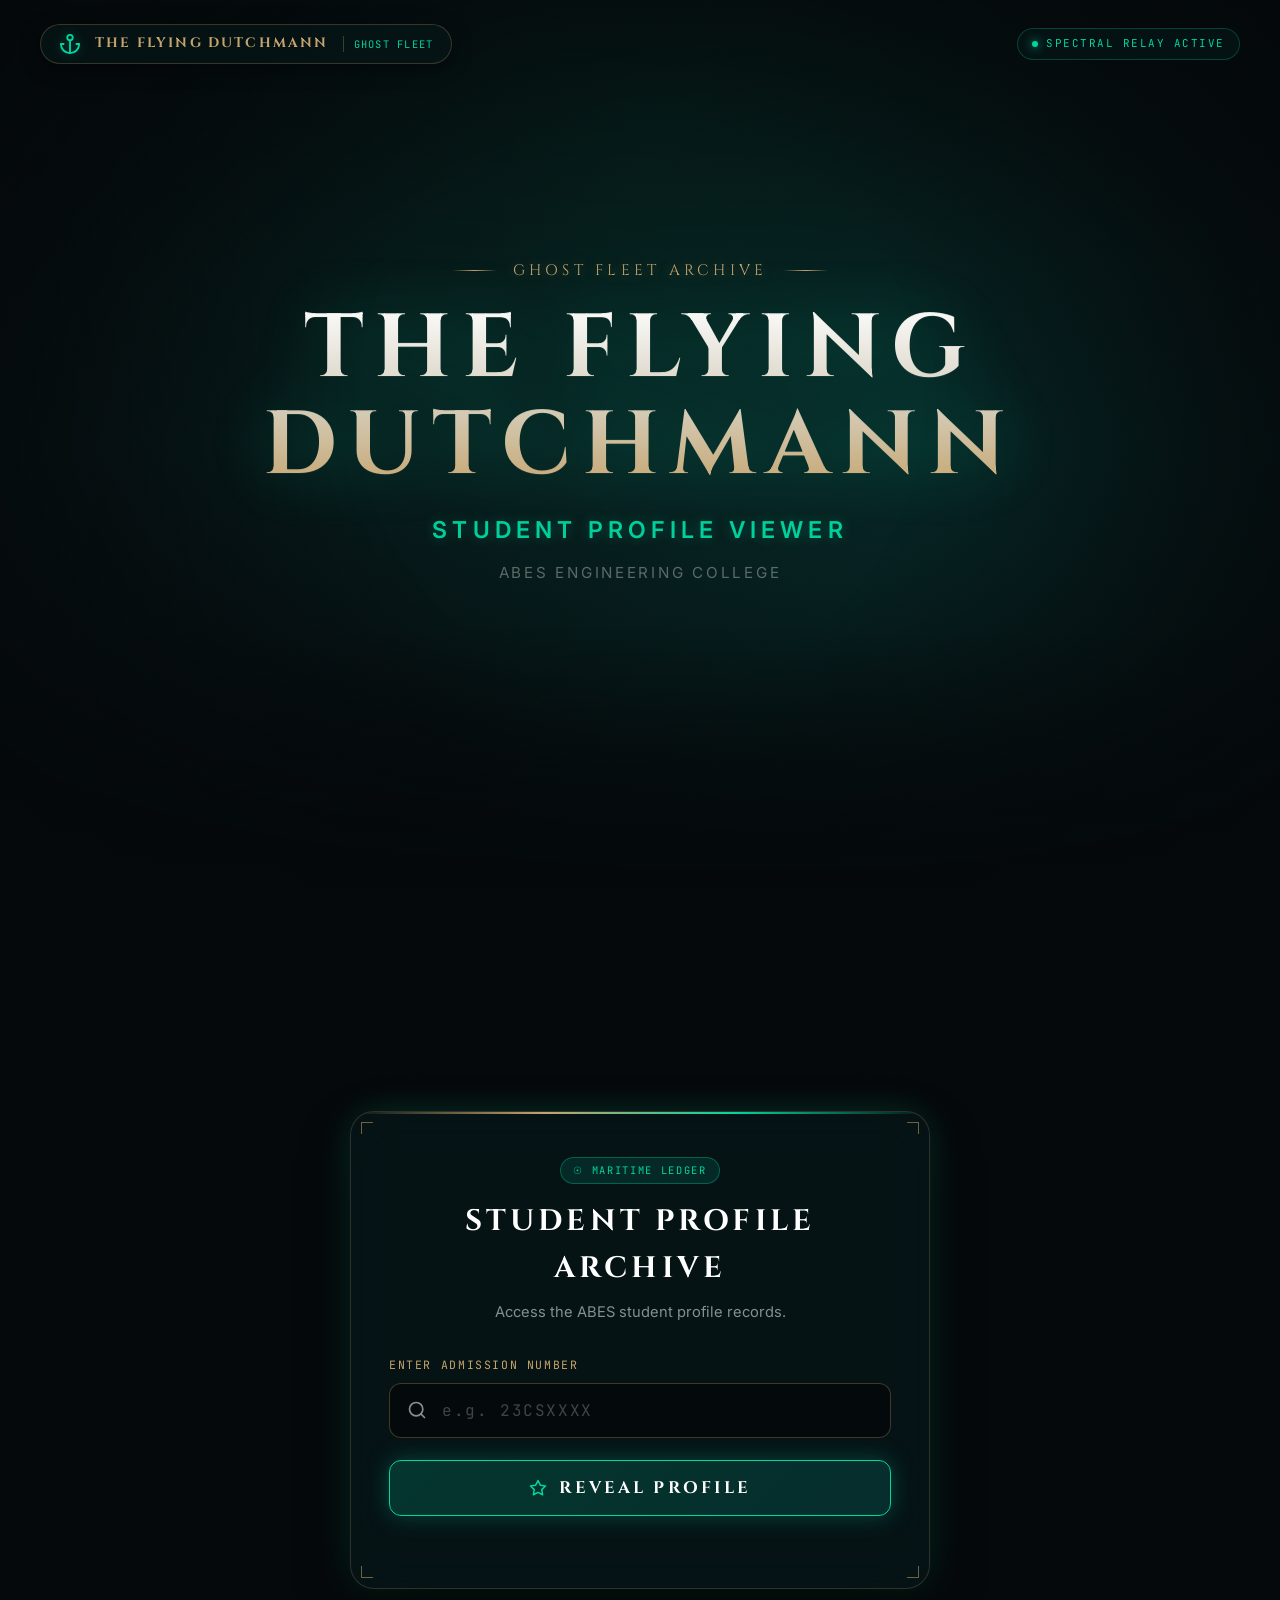
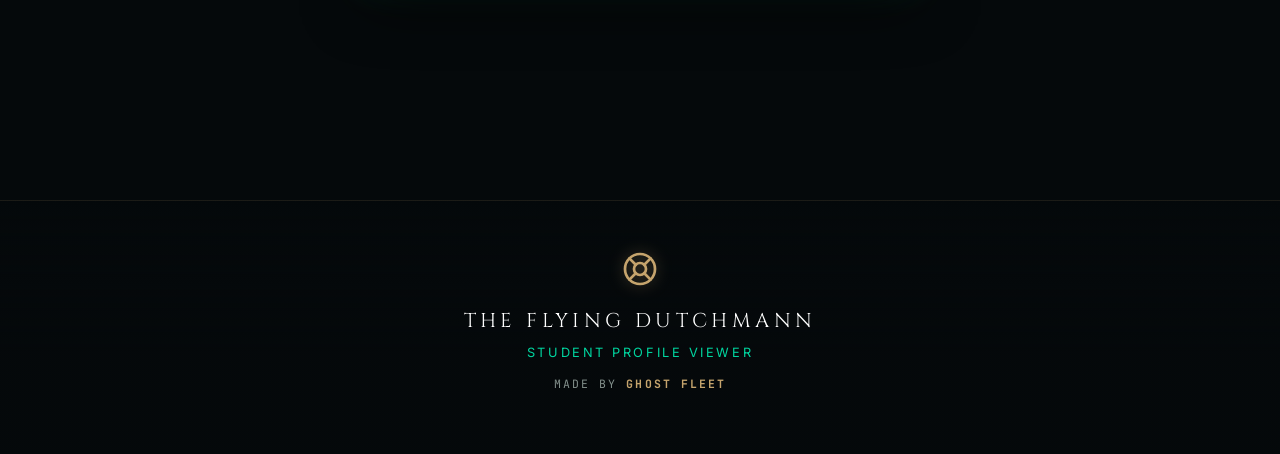
==== index.html @ cf1f2ded "Complete 3D cinematic redesign: THE FLYING DUTCHMANN by GHOST FLEET with procedural Three.js ghost g" ====
<!DOCTYPE html>
<html lang="en">
<head>
  <meta charset="UTF-8">
  <meta name="viewport" content="width=device-width, initial-scale=1.0">
  <meta http-equiv="X-UA-Compatible" content="IE=edge">
  <title>THE FLYING DUTCHMANN — ABES Student Profile Viewer | GHOST FLEET</title>
  <meta name="description" content="Cinematic 3D Pirate-Themed Student Profile Viewer for ABES Engineering College. Made by GHOST FLEET.">
  <meta name="theme-color" content="#05090B">
  
  <link rel="stylesheet" href="style.css">
  <link rel="preconnect" href="https://fonts.googleapis.com">
  <link rel="preconnect" href="https://fonts.gstatic.com" crossorigin>
  <link href="https://fonts.googleapis.com/css2?family=Cinzel:wght@500;700;800;900&family=Cormorant+Garamond:ital,wght@0,600;1,400;1,600&family=Inter:wght@300;400;500;600;700&family=JetBrains+Mono:wght@400;500;600&display=swap" rel="stylesheet">
  
  <!-- Three.js (r128 UMD) & GSAP 3.12 Animation Library -->
  <script src="https://cdnjs.cloudflare.com/ajax/libs/three.js/r128/three.min.js"></script>
  <script src="https://cdnjs.cloudflare.com/ajax/libs/gsap/3.12.5/gsap.min.js"></script>
  <script src="https://cdnjs.cloudflare.com/ajax/libs/gsap/3.12.5/ScrollTrigger.min.js"></script>
</head>
<body>
  <!-- 3D Cursed Ghost Ship WebGL Canvas Background -->
  <div class="dutchman-canvas-container" aria-hidden="true">
    <canvas id="dutchmanCanvas" class="dutchman-canvas"></canvas>
    <div class="ocean-fog-vignette"></div>
  </div>

  <!-- Top Ghost Fleet Brand Header -->
  <header class="ghost-fleet-header">
    <div class="fleet-crest-box">
      <div class="crest-insignia" aria-hidden="true">
        <!-- Pirate Anchor & Helm Insignia -->
        <svg viewBox="0 0 24 24" fill="none" stroke="currentColor" stroke-width="2" stroke-linecap="round" stroke-linejoin="round">
          <circle cx="12" cy="5" r="3"></circle>
          <line x1="12" y1="22" x2="12" y2="8"></line>
          <path d="M5 12H2a10 10 0 0 0 20 0h-3"></path>
        </svg>
      </div>
      <span class="crest-title">THE FLYING DUTCHMANN</span>
      <span class="crest-sub">GHOST FLEET</span>
    </div>

    <div class="fleet-status-pill">
      <span class="pulse-dot"></span>
      <span class="status-label">SPECTRAL RELAY ACTIVE</span>
    </div>
  </header>

  <main>
    <!-- Section 1: Hero — The Ghost Ship & Branding -->
    <section class="hero-cursed-section" id="hero">
      <div class="hero-content-wrapper">
        <div class="hero-subtitle-bar">
          <span class="ornament-line"></span>
          <span class="hero-pre-title">GHOST FLEET ARCHIVE</span>
          <span class="ornament-line"></span>
        </div>

        <h1 class="hero-main-title">THE FLYING DUTCHMANN</h1>
        <h2 class="hero-app-title">STUDENT PROFILE VIEWER</h2>
        <p class="hero-institution">ABES ENGINEERING COLLEGE</p>
        
        <p class="hero-tagline-quote">"Lost in the depths. Found through the records."</p>
      </div>

      <!-- Scroll to explore indicator -->
      <a href="#archive-section" class="scroll-explore-anchor" aria-label="Scroll down to student profile archive">
        <span>SCROLL TO EXPLORE</span>
        <svg class="scroll-anchor-arrow" viewBox="0 0 24 24" fill="none" stroke="currentColor" stroke-width="2" stroke-linecap="round" stroke-linejoin="round" aria-hidden="true">
          <polyline points="6 9 12 15 18 9"></polyline>
        </svg>
      </a>
    </section>

    <!-- Section 2: Student Profile Viewer — The Archive Console -->
    <section class="archive-main-section" id="archive-section" aria-label="Student Profile Archive">
      <div class="archive-console-card">
        <!-- Antique Corner Brackets -->
        <div class="card-corner corner-tl"></div>
        <div class="card-corner corner-tr"></div>
        <div class="card-corner corner-bl"></div>
        <div class="card-corner corner-br"></div>

        <div class="archive-card-header">
          <span class="archive-badge-tag">&#9737; MARITIME LEDGER</span>
          <h2 class="archive-card-title">STUDENT PROFILE ARCHIVE</h2>
          <p class="archive-card-desc">Access the ABES student profile records.</p>
        </div>

        <!-- Archival Search Query Form -->
        <form id="profileForm" class="archive-query-form" novalidate>
          <div class="input-field-group">
            <label for="rollNumberInput" class="input-field-label">Enter Admission Number</label>
            <div class="input-field-wrapper">
              <svg class="input-maritime-icon" viewBox="0 0 24 24" fill="none" stroke="currentColor" stroke-width="2" stroke-linecap="round" stroke-linejoin="round" aria-hidden="true">
                <circle cx="11" cy="11" r="8"></circle>
                <line x1="21" y1="21" x2="16.65" y2="16.65"></line>
              </svg>
              <input 
                type="text" 
                id="rollNumberInput" 
                name="rollNumber" 
                class="archive-text-input" 
                placeholder="e.g. 23CSXXXX" 
                autocomplete="off" 
                spellcheck="false" 
                required 
                maxlength="30"
              />
            </div>
          </div>

          <button type="submit" id="submitBtn" class="reveal-profile-btn">
            <svg class="btn-spectral-spark" viewBox="0 0 24 24" fill="none" stroke="currentColor" stroke-width="2" stroke-linecap="round" stroke-linejoin="round" aria-hidden="true">
              <polygon points="12 2 15.09 8.26 22 9.27 17 14.14 18.18 21.02 12 17.77 5.82 21.02 7 14.14 2 9.27 8.91 8.26 12 2"></polygon>
            </svg>
            <span id="btnText">REVEAL PROFILE</span>
          </button>
        </form>

        <!-- Dynamic Output States -->
        <div class="portal-state-container">
          
          <!-- State 1: Terminal Archival Progression -->
          <div id="loadingState" class="portal-state loading-state hidden" aria-live="polite">
            <div class="terminal-archival-box">
              <div class="terminal-top-bar">
                <span class="terminal-title-pill">CURSED TELEMETRY RELAY</span>
                <div class="terminal-dots" aria-hidden="true">
                  <span class="terminal-dot"></span>
                  <span class="terminal-dot"></span>
                  <span class="terminal-dot terminal-dot-active"></span>
                </div>
              </div>
              <div class="terminal-body" id="terminalBody">
                <div class="terminal-cmd-line">
                  <span class="terminal-prompt-sym">&#9875;</span>
                  <span class="terminal-cmd-text" id="terminalCmdText">init profile-query</span>
                </div>
                <div class="terminal-log" id="terminalLog"></div>
                <div class="terminal-active-line" id="terminalActiveLine">
                  <span class="terminal-prompt-sym">&gt;</span>
                  <span class="terminal-active-label" id="terminalActiveLabel">initializing request pipeline</span>
                  <span class="terminal-cursor" aria-hidden="true">█</span>
                </div>
              </div>
              <div class="terminal-telemetry-footer">
                <span>CHANNEL // SPECTRAL TLS 1.3 RELAY</span>
                <span id="terminalFootTimer">0.00s</span>
              </div>
            </div>
          </div>

          <!-- State 2: Exception / Expired Error State -->
          <div id="errorState" class="portal-state error-state hidden" role="alert" aria-live="assertive">
            <div class="error-archival-box">
              <svg class="error-crest-icon" viewBox="0 0 24 24" fill="none" stroke="currentColor" stroke-width="2" stroke-linecap="round" stroke-linejoin="round" aria-hidden="true">
                <circle cx="12" cy="12" r="10"></circle>
                <line x1="12" y1="8" x2="12" y2="12"></line>
                <line x1="12" y1="16" x2="12.01" y2="16"></line>
              </svg>
              <div class="error-content-body">
                <span class="error-pre-label">SYSTEM EXCEPTION</span>
                <h3 id="errorTitle" class="error-title-text">Request Failed</h3>
                <p id="errorMessage" class="error-message-text">Unable to communicate with the ERP gateway.</p>
                <div id="adminTip" class="admin-notice-bar hidden">
                  <strong>ADMIN NOTICE:</strong> ERP session has expired or is invalid. Please refresh the authorized ERP credentials on the server.
                </div>
              </div>
            </div>
          </div>

          <!-- State 3: Verified Student Profile Result -->
          <div id="resultState" class="portal-state result-state hidden">
            <div class="result-archival-card">
              <div class="result-card-top">
                <span class="result-record-pre">ERP // VERIFIED RECORD</span>
                <div class="result-verified-pill">
                  <span class="pulse-dot"></span>
                  <span>VERIFIED RECORD</span>
                </div>
              </div>

              <!-- Student Profile Image Viewport -->
              <div class="result-photo-frame">
                <img id="profileImage" src="" alt="Student Profile Photo" class="profile-photo-img" />
                <div class="photo-cursed-overlay" aria-hidden="true"></div>
              </div>

              <!-- Admission Number Metadata Strip -->
              <div class="result-meta-strip">
                <span class="meta-roll-label">ADMISSION NUMBER</span>
                <span id="displayRoll" class="meta-roll-value">—</span>
              </div>

              <!-- Action Buttons -->
              <div class="result-action-buttons">
                <a id="downloadBtn" href="#" download="student-profile.jpg" class="action-maritime-btn action-download" title="Download image to device">
                  <svg class="action-btn-svg" viewBox="0 0 24 24" fill="none" stroke="currentColor" stroke-width="2" stroke-linecap="round" stroke-linejoin="round" aria-hidden="true">
                    <path d="M21 15v4a2 2 0 0 1-2 2H5a2 2 0 0 1-2-2v-4"></path>
                    <polyline points="7 10 12 15 17 10"></polyline>
                    <line x1="12" y1="15" x2="12" y2="3"></line>
                  </svg>
                  <span>DOWNLOAD</span>
                </a>
                <a id="openNewTabBtn" href="#" target="_blank" rel="noopener noreferrer" class="action-maritime-btn action-view" title="Open full resolution photo in new tab">
                  <svg class="action-btn-svg" viewBox="0 0 24 24" fill="none" stroke="currentColor" stroke-width="2" stroke-linecap="round" stroke-linejoin="round" aria-hidden="true">
                    <path d="M18 13v6a2 2 0 0 1-2 2H5a2 2 0 0 1-2-2V8a2 2 0 0 1 2-2h6"></path>
                    <polyline points="15 3 21 3 21 9"></polyline>
                    <line x1="10" y1="14" x2="21" y2="3"></line>
                  </svg>
                  <span>OPEN FULL</span>
                </a>
              </div>
            </div>
          </div>

        </div>
      </div>
    </section>
  </main>

  <!-- Minimal Brand Signature Footer -->
  <footer class="ghost-fleet-footer">
    <div class="footer-insignia-wrap" aria-hidden="true">
      <svg viewBox="0 0 24 24" fill="none" stroke="currentColor" stroke-width="1.8" stroke-linecap="round" stroke-linejoin="round">
        <circle cx="12" cy="12" r="10"></circle>
        <path d="m4.93 4.93 4.24 4.24"></path>
        <path d="m14.83 9.17 4.24-4.24"></path>
        <path d="m14.83 14.83 4.24 4.24"></path>
        <path d="m9.17 14.83-4.24 4.24"></path>
        <circle cx="12" cy="12" r="4"></circle>
      </svg>
    </div>
    <p class="footer-brand-title">THE FLYING DUTCHMANN</p>
    <p class="footer-app-name">STUDENT PROFILE VIEWER</p>
    <p class="footer-signature">MADE BY <strong>GHOST FLEET</strong></p>
  </footer>

  <!-- Anti-Inspection & DevTools Security Shield -->
  <div id="securityShield" class="security-shield-overlay" aria-hidden="true" style="display:none;">
    <div class="security-shield-card">
      <div class="security-shield-icon" aria-hidden="true">&#9888;</div>
      <h2 class="security-shield-title">ACCESS RESTRICTED</h2>
      <p class="security-shield-msg">Baap se Backchodi nahi beta</p>
      <p class="security-shield-sub">Jab Mai Pheli mai Tha<br>Tab Tu Theli Mai Tha</p>
      <div class="security-shield-badge">The Flying Dutchmann // GHOST FLEET</div>
    </div>
  </div>

  <!-- Scripts -->
  <script src="dutchman-3d.js"></script>
  <script src="app.js"></script>
</body>
</html>
---- style.css ----
/* ==========================================================================
   THE FLYING DUTCHMANN — Master Stylesheet
   Cinematic 3D Pirate Design System | GHOST FLEET
   ========================================================================== */

:root {
  /* Color Palette */
  --color-abyss-black: #05090B;
  --color-deep-ocean: #071719;
  --color-dark-sea-green: #0B302E;
  --color-ghost-emerald: #00D6A0;
  --color-ghost-emerald-glow: rgba(0, 214, 160, 0.35);
  --color-haunted-teal: #087F76;
  --color-antique-gold: #C5A46D;
  --color-antique-gold-glow: rgba(197, 164, 109, 0.40);
  --color-weathered-ivory: #E6DDC8;
  --color-fog-grey: #84918D;

  /* Glass & Card Tokens */
  --glass-bg: rgba(7, 23, 25, 0.78);
  --glass-border: rgba(197, 164, 109, 0.22);
  --glass-border-focus: rgba(0, 214, 160, 0.55);
  --glass-shadow: 0 25px 60px -15px rgba(0, 0, 0, 0.85), 0 0 40px -10px var(--color-ghost-emerald-glow);

  /* Typography */
  --font-cinematic: 'Cinzel', 'Cormorant Garamond', Georgia, serif;
  --font-interface: 'Inter', -apple-system, BlinkMacSystemFont, 'Segoe UI', Roboto, sans-serif;
  --font-mono: 'JetBrains Mono', 'Space Grotesk', monospace;

  /* Transitions */
  --ease-cinematic: cubic-bezier(0.16, 1, 0.3, 1);
  --transition-smooth: 350ms var(--ease-cinematic);
}

/* Reset & Base Rules */
*, *::before, *::after {
  box-sizing: border-box;
  margin: 0;
  padding: 0;
}

html {
  font-size: 16px;
  scroll-behavior: smooth;
  background-color: var(--color-abyss-black);
  color: var(--color-weathered-ivory);
  font-family: var(--font-interface);
  overflow-x: hidden;
}

body {
  min-height: 100vh;
  background-color: var(--color-abyss-black);
  background-image: 
    radial-gradient(circle at 50% 15%, rgba(0, 214, 160, 0.08) 0%, transparent 65%),
    radial-gradient(circle at 80% 60%, rgba(8, 127, 118, 0.12) 0%, transparent 55%),
    linear-gradient(180deg, var(--color-abyss-black) 0%, var(--color-deep-ocean) 50%, var(--color-abyss-black) 100%);
  background-attachment: fixed;
  color: var(--color-weathered-ivory);
  line-height: 1.6;
  -webkit-font-smoothing: antialiased;
  -moz-osx-font-smoothing: grayscale;
  overflow-x: hidden;
  position: relative;
}

/* Focus Visibility & Accessibility */
:focus-visible {
  outline: 2px solid var(--color-ghost-emerald);
  outline-offset: 4px;
}

/* --------------------------------------------------------------------------
   3D WebGL Canvas Layer
   -------------------------------------------------------------------------- */
.dutchman-canvas-container {
  position: fixed;
  top: 0;
  left: 0;
  width: 100vw;
  height: 100vh;
  z-index: 0;
  pointer-events: none;
  overflow: hidden;
}

.dutchman-canvas {
  width: 100%;
  height: 100%;
  display: block;
}

.ocean-fog-vignette {
  position: absolute;
  inset: 0;
  background: radial-gradient(circle at 50% 45%, transparent 35%, rgba(5, 9, 11, 0.72) 75%, var(--color-abyss-black) 100%),
              linear-gradient(180deg, rgba(5, 9, 11, 0.4) 0%, transparent 30%, transparent 70%, var(--color-abyss-black) 100%);
  pointer-events: none;
}

/* --------------------------------------------------------------------------
   Top Navigation & Crest
   -------------------------------------------------------------------------- */
.ghost-fleet-header {
  position: fixed;
  top: 0;
  left: 0;
  width: 100%;
  display: flex;
  justify-content: space-between;
  align-items: center;
  padding: 24px 40px;
  z-index: 40;
  pointer-events: auto;
}

.fleet-crest-box {
  display: flex;
  align-items: center;
  gap: 14px;
  background: rgba(7, 23, 25, 0.65);
  backdrop-filter: blur(12px);
  -webkit-backdrop-filter: blur(12px);
  border: 1px solid rgba(197, 164, 109, 0.25);
  padding: 8px 18px;
  border-radius: 9999px;
  box-shadow: 0 4px 20px rgba(0, 0, 0, 0.4);
}

.crest-insignia {
  width: 22px;
  height: 22px;
  color: var(--color-ghost-emerald);
  display: flex;
  align-items: center;
  justify-content: center;
  filter: drop-shadow(0 0 6px var(--color-ghost-emerald-glow));
}

.crest-insignia svg {
  width: 100%;
  height: 100%;
}

.crest-title {
  font-family: var(--font-cinematic);
  font-size: 0.85rem;
  font-weight: 700;
  letter-spacing: 0.16em;
  color: var(--color-antique-gold);
  text-transform: uppercase;
}

.crest-sub {
  font-family: var(--font-mono);
  font-size: 0.65rem;
  letter-spacing: 0.12em;
  color: var(--color-ghost-emerald);
  border-left: 1px solid rgba(197, 164, 109, 0.3);
  padding-left: 10px;
}

.fleet-status-pill {
  display: flex;
  align-items: center;
  gap: 8px;
  background: rgba(7, 23, 25, 0.65);
  backdrop-filter: blur(12px);
  -webkit-backdrop-filter: blur(12px);
  border: 1px solid rgba(0, 214, 160, 0.25);
  padding: 6px 14px;
  border-radius: 9999px;
  font-family: var(--font-mono);
  font-size: 0.68rem;
  letter-spacing: 0.14em;
  color: var(--color-ghost-emerald);
}

.pulse-dot {
  width: 6px;
  height: 6px;
  background-color: var(--color-ghost-emerald);
  border-radius: 50%;
  box-shadow: 0 0 10px var(--color-ghost-emerald);
  animation: radarPulse 2s infinite ease-in-out;
}

@keyframes radarPulse {
  0%, 100% { opacity: 1; transform: scale(1); }
  50% { opacity: 0.35; transform: scale(1.4); }
}

/* --------------------------------------------------------------------------
   Hero Section
   -------------------------------------------------------------------------- */
.hero-cursed-section {
  position: relative;
  min-height: 100vh;
  display: flex;
  flex-direction: column;
  justify-content: center;
  align-items: center;
  text-align: center;
  padding: 120px 24px 80px;
  z-index: 10;
  pointer-events: none;
}

.hero-content-wrapper {
  max-width: 900px;
  margin: 0 auto;
  pointer-events: auto;
}

.hero-subtitle-bar {
  display: flex;
  align-items: center;
  justify-content: center;
  gap: 16px;
  margin-bottom: 18px;
}

.ornament-line {
  height: 1px;
  width: 45px;
  background: linear-gradient(90deg, transparent, var(--color-antique-gold), transparent);
}

.hero-pre-title {
  font-family: var(--font-cinematic);
  font-size: 0.95rem;
  letter-spacing: 0.28em;
  color: var(--color-antique-gold);
  text-transform: uppercase;
  text-shadow: 0 0 12px var(--color-antique-gold-glow);
}

.hero-main-title {
  font-family: var(--font-cinematic);
  font-size: clamp(2.8rem, 7.5vw, 5.6rem);
  font-weight: 700;
  letter-spacing: 0.12em;
  line-height: 1.08;
  text-transform: uppercase;
  color: #FFFFFF;
  margin-bottom: 16px;
  background: linear-gradient(180deg, #FFFFFF 0%, #D8D2C2 50%, var(--color-antique-gold) 100%);
  -webkit-background-clip: text;
  -webkit-text-fill-color: transparent;
  filter: drop-shadow(0 0 35px rgba(0, 214, 160, 0.35));
}

.hero-app-title {
  font-family: var(--font-interface);
  font-size: clamp(1rem, 2.5vw, 1.45rem);
  font-weight: 600;
  letter-spacing: 0.22em;
  color: var(--color-ghost-emerald);
  text-transform: uppercase;
  margin-bottom: 8px;
  text-shadow: 0 0 14px var(--color-ghost-emerald-glow);
}

.hero-institution {
  font-family: var(--font-interface);
  font-size: 0.95rem;
  letter-spacing: 0.18em;
  color: var(--color-fog-grey);
  text-transform: uppercase;
  margin-bottom: 24px;
}

.hero-tagline-quote {
  font-family: 'Cormorant Garamond', Georgia, serif;
  font-style: italic;
  font-size: clamp(1.15rem, 2.2vw, 1.45rem);
  color: var(--color-weathered-ivory);
  letter-spacing: 0.04em;
  opacity: 0.92;
  margin-bottom: 40px;
}

/* Scroll To Explore Indicator */
.scroll-explore-anchor {
  position: absolute;
  bottom: 30px;
  left: 50%;
  transform: translateX(-50%);
  display: flex;
  flex-direction: column;
  align-items: center;
  gap: 10px;
  text-decoration: none;
  color: var(--color-antique-gold);
  font-family: var(--font-mono);
  font-size: 0.72rem;
  letter-spacing: 0.24em;
  text-transform: uppercase;
  transition: opacity 250ms ease, transform 250ms ease;
  pointer-events: auto;
}

.scroll-explore-anchor:hover {
  opacity: 1;
  color: var(--color-ghost-emerald);
  transform: translateX(-50%) translateY(4px);
}

.scroll-anchor-arrow {
  width: 20px;
  height: 20px;
  animation: anchorBob 2s infinite ease-in-out;
}

@keyframes anchorBob {
  0%, 100% { transform: translateY(0); }
  50% { transform: translateY(6px); }
}

/* --------------------------------------------------------------------------
   Student Profile Viewer — The Archive Console
   -------------------------------------------------------------------------- */
.archive-main-section {
  position: relative;
  min-height: 100vh;
  display: flex;
  flex-direction: column;
  justify-content: center;
  align-items: center;
  padding: 100px 24px;
  z-index: 20;
}

.archive-console-card {
  width: 100%;
  max-width: 580px;
  background: var(--glass-bg);
  backdrop-filter: blur(24px);
  -webkit-backdrop-filter: blur(24px);
  border: 1px solid var(--glass-border);
  border-radius: 24px;
  padding: 44px 38px;
  box-shadow: var(--glass-shadow);
  position: relative;
  overflow: hidden;
  transition: border-color var(--transition-smooth), box-shadow var(--transition-smooth);
}

.archive-console-card::before {
  content: '';
  position: absolute;
  top: 0;
  left: 0;
  right: 0;
  height: 2px;
  background: linear-gradient(90deg, transparent, var(--color-antique-gold), var(--color-ghost-emerald), transparent);
}

/* Corner Antique Accents */
.card-corner {
  position: absolute;
  width: 12px;
  height: 12px;
  border-color: var(--color-antique-gold);
  border-style: solid;
  pointer-events: none;
  opacity: 0.55;
}
.corner-tl { top: 10px; left: 10px; border-width: 1px 0 0 1px; }
.corner-tr { top: 10px; right: 10px; border-width: 1px 1px 0 0; }
.corner-bl { bottom: 10px; left: 10px; border-width: 0 0 1px 1px; }
.corner-br { bottom: 10px; right: 10px; border-width: 0 1px 1px 0; }

.archive-card-header {
  text-align: center;
  margin-bottom: 32px;
}

.archive-badge-tag {
  display: inline-flex;
  align-items: center;
  gap: 8px;
  background: rgba(0, 214, 160, 0.12);
  border: 1px solid rgba(0, 214, 160, 0.32);
  color: var(--color-ghost-emerald);
  font-family: var(--font-mono);
  font-size: 0.65rem;
  letter-spacing: 0.16em;
  padding: 4px 12px;
  border-radius: 9999px;
  margin-bottom: 14px;
  text-transform: uppercase;
}

.archive-card-title {
  font-family: var(--font-cinematic);
  font-size: 1.85rem;
  font-weight: 700;
  letter-spacing: 0.14em;
  color: #FFFFFF;
  text-transform: uppercase;
  margin-bottom: 8px;
}

.archive-card-desc {
  font-size: 0.92rem;
  color: var(--color-fog-grey);
}

/* Query Form */
.archive-query-form {
  display: flex;
  flex-direction: column;
  gap: 22px;
}

.input-field-group {
  display: flex;
  flex-direction: column;
  gap: 8px;
  text-align: left;
}

.input-field-label {
  font-family: var(--font-mono);
  font-size: 0.72rem;
  letter-spacing: 0.14em;
  color: var(--color-antique-gold);
  text-transform: uppercase;
}

.input-field-wrapper {
  position: relative;
  display: flex;
  align-items: center;
}

.input-maritime-icon {
  position: absolute;
  left: 18px;
  width: 20px;
  height: 20px;
  color: var(--color-fog-grey);
  pointer-events: none;
  transition: color var(--transition-smooth);
}

.archive-text-input {
  width: 100%;
  background: rgba(5, 9, 11, 0.85);
  border: 1px solid rgba(197, 164, 109, 0.3);
  border-radius: 12px;
  padding: 16px 18px 16px 52px;
  color: #FFFFFF;
  font-family: var(--font-mono);
  font-size: 1rem;
  letter-spacing: 0.1em;
  outline: none;
  transition: border-color var(--transition-smooth), box-shadow var(--transition-smooth);
}

.archive-text-input::placeholder {
  color: rgba(132, 145, 141, 0.45);
}

.archive-text-input:focus {
  border-color: var(--color-ghost-emerald);
  box-shadow: 0 0 20px rgba(0, 214, 160, 0.25), inset 0 0 10px rgba(0, 214, 160, 0.08);
}

.archive-text-input:focus + .input-maritime-icon,
.input-field-wrapper:focus-within .input-maritime-icon {
  color: var(--color-ghost-emerald);
}

/* Reveal Profile Button */
.reveal-profile-btn {
  position: relative;
  width: 100%;
  background: linear-gradient(135deg, rgba(0, 214, 160, 0.18) 0%, rgba(8, 127, 118, 0.25) 100%);
  border: 1px solid var(--color-ghost-emerald);
  border-radius: 12px;
  padding: 16px 28px;
  color: #FFFFFF;
  font-family: var(--font-cinematic);
  font-size: 1.05rem;
  font-weight: 700;
  letter-spacing: 0.18em;
  text-transform: uppercase;
  cursor: pointer;
  display: flex;
  align-items: center;
  justify-content: center;
  gap: 12px;
  box-shadow: 0 0 25px rgba(0, 214, 160, 0.28);
  transition: transform 200ms ease, box-shadow 200ms ease, background 200ms ease;
  overflow: hidden;
}

.reveal-profile-btn::before {
  content: '';
  position: absolute;
  top: 0;
  left: -100%;
  width: 100%;
  height: 100%;
  background: linear-gradient(90deg, transparent, rgba(255, 255, 255, 0.22), transparent);
  transition: left 600ms ease;
}

.reveal-profile-btn:hover {
  transform: translateY(-2px);
  background: linear-gradient(135deg, rgba(0, 214, 160, 0.32) 0%, rgba(8, 127, 118, 0.45) 100%);
  box-shadow: 0 0 35px rgba(0, 214, 160, 0.5);
}

.reveal-profile-btn:hover::before {
  left: 100%;
}

.reveal-profile-btn:active {
  transform: translateY(1px);
}

.reveal-profile-btn:disabled {
  opacity: 0.6;
  cursor: not-allowed;
  transform: none !important;
}

.btn-spectral-spark {
  width: 18px;
  height: 18px;
  color: var(--color-ghost-emerald);
}

/* --------------------------------------------------------------------------
   Dynamic Portal States (Terminal, Error, Result)
   -------------------------------------------------------------------------- */
.portal-state-container {
  margin-top: 28px;
}

.portal-state.hidden {
  display: none !important;
}

/* Terminal Lifecycle State */
.terminal-archival-box {
  background: rgba(5, 9, 11, 0.95);
  border: 1px solid rgba(0, 214, 160, 0.3);
  border-radius: 14px;
  overflow: hidden;
  box-shadow: 0 10px 30px rgba(0, 0, 0, 0.6);
  text-align: left;
}

.terminal-top-bar {
  display: flex;
  justify-content: space-between;
  align-items: center;
  padding: 10px 16px;
  background: rgba(7, 23, 25, 0.85);
  border-bottom: 1px solid rgba(0, 214, 160, 0.15);
}

.terminal-title-pill {
  font-family: var(--font-mono);
  font-size: 0.68rem;
  letter-spacing: 0.14em;
  color: var(--color-ghost-emerald);
  text-transform: uppercase;
}

.terminal-dots {
  display: flex;
  gap: 6px;
}

.terminal-dot {
  width: 8px;
  height: 8px;
  border-radius: 50%;
  background-color: var(--color-fog-grey);
  opacity: 0.45;
}

.terminal-dot-active {
  background-color: var(--color-ghost-emerald);
  box-shadow: 0 0 6px var(--color-ghost-emerald);
  opacity: 1;
}

.terminal-body {
  padding: 16px;
  font-family: var(--font-mono);
  font-size: 0.78rem;
  color: #d1d5db;
  line-height: 1.7;
}

.terminal-cmd-line {
  color: var(--color-antique-gold);
  margin-bottom: 8px;
}

.terminal-prompt-sym {
  color: var(--color-ghost-emerald);
  margin-right: 6px;
}

.terminal-log-line {
  display: flex;
  align-items: center;
  gap: 8px;
}

.status-ok {
  color: var(--color-ghost-emerald);
  font-weight: 700;
}

.status-wait {
  color: var(--color-antique-gold);
}

.terminal-active-line {
  color: var(--color-ghost-emerald);
  display: flex;
  align-items: center;
  gap: 6px;
  margin-top: 6px;
}

.terminal-cursor {
  animation: cursorBlink 800ms infinite;
}

@keyframes cursorBlink {
  0%, 100% { opacity: 1; }
  50% { opacity: 0; }
}

.terminal-telemetry-footer {
  display: flex;
  justify-content: space-between;
  padding: 8px 16px;
  background: rgba(4, 7, 9, 0.85);
  border-top: 1px solid rgba(197, 164, 109, 0.12);
  font-family: var(--font-mono);
  font-size: 0.62rem;
  color: var(--color-fog-grey);
}

/* Error State */
.error-archival-box {
  background: rgba(30, 10, 10, 0.92);
  border: 1px solid rgba(239, 68, 68, 0.45);
  border-radius: 14px;
  padding: 20px;
  display: flex;
  gap: 16px;
  align-items: flex-start;
  text-align: left;
}

.error-crest-icon {
  width: 28px;
  height: 28px;
  color: #ef4444;
  flex-shrink: 0;
}

.error-content-body {
  flex: 1;
}

.error-pre-label {
  font-family: var(--font-mono);
  font-size: 0.64rem;
  letter-spacing: 0.12em;
  color: #f87171;
  text-transform: uppercase;
}

.error-title-text {
  font-family: var(--font-cinematic);
  font-size: 1.15rem;
  color: #ffffff;
  margin: 4px 0;
}

.error-message-text {
  font-size: 0.85rem;
  color: #e5e7eb;
}

.admin-notice-bar {
  margin-top: 12px;
  padding: 10px 14px;
  background: rgba(0, 0, 0, 0.4);
  border-left: 2px solid #ef4444;
  font-size: 0.78rem;
  color: #fca5a5;
}

/* Result Profile Presentation */
.result-archival-card {
  background: rgba(5, 9, 11, 0.92);
  border: 1px solid rgba(197, 164, 109, 0.4);
  border-radius: 18px;
  padding: 26px;
  box-shadow: 0 0 40px rgba(0, 214, 160, 0.25);
  display: flex;
  flex-direction: column;
  align-items: center;
  gap: 20px;
}

.result-card-top {
  display: flex;
  justify-content: space-between;
  width: 100%;
  align-items: center;
}

.result-record-pre {
  font-family: var(--font-mono);
  font-size: 0.65rem;
  letter-spacing: 0.14em;
  color: var(--color-antique-gold);
}

.result-verified-pill {
  display: flex;
  align-items: center;
  gap: 6px;
  background: rgba(0, 214, 160, 0.15);
  border: 1px solid var(--color-ghost-emerald);
  padding: 4px 10px;
  border-radius: 9999px;
  font-family: var(--font-mono);
  font-size: 0.64rem;
  color: var(--color-ghost-emerald);
}

.result-photo-frame {
  position: relative;
  width: 210px;
  height: 250px;
  border-radius: 16px;
  overflow: hidden;
  border: 2px solid var(--color-antique-gold);
  box-shadow: 0 0 30px rgba(0, 214, 160, 0.35);
  background: #000000;
}

.profile-photo-img {
  width: 100%;
  height: 100%;
  object-fit: cover;
  display: block;
}

.photo-cursed-overlay {
  position: absolute;
  inset: 0;
  box-shadow: inset 0 0 25px rgba(0, 214, 160, 0.25);
  pointer-events: none;
}

.result-meta-strip {
  text-align: center;
}

.meta-roll-label {
  font-family: var(--font-mono);
  font-size: 0.68rem;
  letter-spacing: 0.18em;
  color: var(--color-fog-grey);
}

.meta-roll-value {
  display: block;
  font-family: var(--font-cinematic);
  font-size: 1.55rem;
  font-weight: 700;
  letter-spacing: 0.14em;
  color: var(--color-antique-gold);
  margin-top: 4px;
}

.result-action-buttons {
  display: flex;
  gap: 12px;
  width: 100%;
}

.action-maritime-btn {
  flex: 1;
  display: flex;
  align-items: center;
  justify-content: center;
  gap: 8px;
  padding: 12px 18px;
  border-radius: 10px;
  text-decoration: none;
  font-family: var(--font-mono);
  font-size: 0.8rem;
  font-weight: 600;
  letter-spacing: 0.12em;
  text-transform: uppercase;
  transition: transform 180ms ease, box-shadow 180ms ease;
}

.action-download {
  background: var(--color-ghost-emerald);
  color: #05090B;
}

.action-download:hover {
  transform: translateY(-2px);
  box-shadow: 0 0 20px var(--color-ghost-emerald-glow);
}

.action-view {
  background: rgba(197, 164, 109, 0.15);
  border: 1px solid var(--color-antique-gold);
  color: var(--color-antique-gold);
}

.action-view:hover {
  transform: translateY(-2px);
  background: rgba(197, 164, 109, 0.25);
  box-shadow: 0 0 20px var(--color-antique-gold-glow);
}

.action-btn-svg {
  width: 16px;
  height: 16px;
}

/* --------------------------------------------------------------------------
   Footer & Brand Signature
   -------------------------------------------------------------------------- */
.ghost-fleet-footer {
  position: relative;
  z-index: 20;
  padding: 50px 24px 60px;
  text-align: center;
  border-top: 1px solid rgba(197, 164, 109, 0.12);
  background: linear-gradient(180deg, transparent, rgba(5, 9, 11, 0.95) 60%);
}

.footer-insignia-wrap {
  width: 36px;
  height: 36px;
  margin: 0 auto 18px;
  color: var(--color-antique-gold);
  filter: drop-shadow(0 0 8px var(--color-antique-gold-glow));
}

.footer-insignia-wrap svg {
  width: 100%;
  height: 100%;
}

.footer-brand-title {
  font-family: var(--font-cinematic);
  font-size: 1.25rem;
  letter-spacing: 0.22em;
  color: #FFFFFF;
  text-transform: uppercase;
  margin-bottom: 6px;
}

.footer-app-name {
  font-family: var(--font-interface);
  font-size: 0.8rem;
  letter-spacing: 0.2em;
  color: var(--color-ghost-emerald);
  text-transform: uppercase;
  margin-bottom: 12px;
}

.footer-signature {
  font-family: var(--font-mono);
  font-size: 0.72rem;
  letter-spacing: 0.18em;
  color: var(--color-fog-grey);
}

.footer-signature strong {
  color: var(--color-antique-gold);
}

/* --------------------------------------------------------------------------
   DevTools & Anti-Inspection Security Shield
   (Preserved exact functionality & custom text)
   -------------------------------------------------------------------------- */
.security-shield-overlay {
  position: fixed;
  inset: 0;
  z-index: 999999;
  background: rgba(3, 5, 7, 0.98);
  display: flex;
  align-items: center;
  justify-content: center;
  padding: 24px;
  backdrop-filter: blur(25px);
  -webkit-backdrop-filter: blur(25px);
  text-align: center;
  animation: shieldFadeIn 180ms ease both;
}

@keyframes shieldFadeIn {
  from { opacity: 0; transform: scale(0.98); }
  to { opacity: 1; transform: scale(1); }
}

.security-shield-card {
  max-width: 480px;
  width: 100%;
  padding: 38px 30px;
  background: rgba(10, 10, 14, 0.96);
  border: 1px solid rgba(239, 68, 68, 0.45);
  border-radius: 22px;
  box-shadow: 0 0 60px rgba(239, 68, 68, 0.30), inset 0 1px 1px rgba(255, 255, 255, 0.12);
  display: flex;
  flex-direction: column;
  align-items: center;
  gap: 14px;
  color: #ffffff;
  font-family: var(--font-interface);
}

.security-shield-icon {
  font-size: 2.6rem;
  color: #ef4444;
  filter: drop-shadow(0 0 14px rgba(239, 68, 68, 0.65));
  line-height: 1;
}

.security-shield-title {
  font-family: var(--font-mono);
  font-size: 1.2rem;
  font-weight: 700;
  letter-spacing: 0.16em;
  color: #f87171;
}

.security-shield-msg {
  font-size: 1rem;
  color: #e5e7eb;
  line-height: 1.55;
  margin: 0;
}

.security-shield-sub {
  font-size: 0.88rem;
  color: #9ca3af;
  margin: 0;
}

.security-shield-badge {
  margin-top: 10px;
  font-family: var(--font-mono);
  font-size: 0.68rem;
  letter-spacing: 0.14em;
  padding: 6px 14px;
  border-radius: 9999px;
  background: rgba(239, 68, 68, 0.14);
  border: 1px solid rgba(239, 68, 68, 0.35);
  color: #fca5a5;
  font-weight: 600;
}

body.devtools-blocked > *:not(#securityShield) {
  filter: blur(25px) !important;
  pointer-events: none !important;
  user-select: none !important;
}

/* --------------------------------------------------------------------------
   Responsive Design & Breakpoints
   -------------------------------------------------------------------------- */
@media (max-width: 768px) {
  .ghost-fleet-header {
    padding: 16px 20px;
  }
  .crest-sub {
    display: none;
  }
  .hero-cursed-section {
    padding: 100px 18px 60px;
  }
  .hero-main-title {
    font-size: 2.6rem;
  }
  .archive-console-card {
    padding: 32px 22px;
  }
  .result-photo-frame {
    width: 170px;
    height: 210px;
  }
}
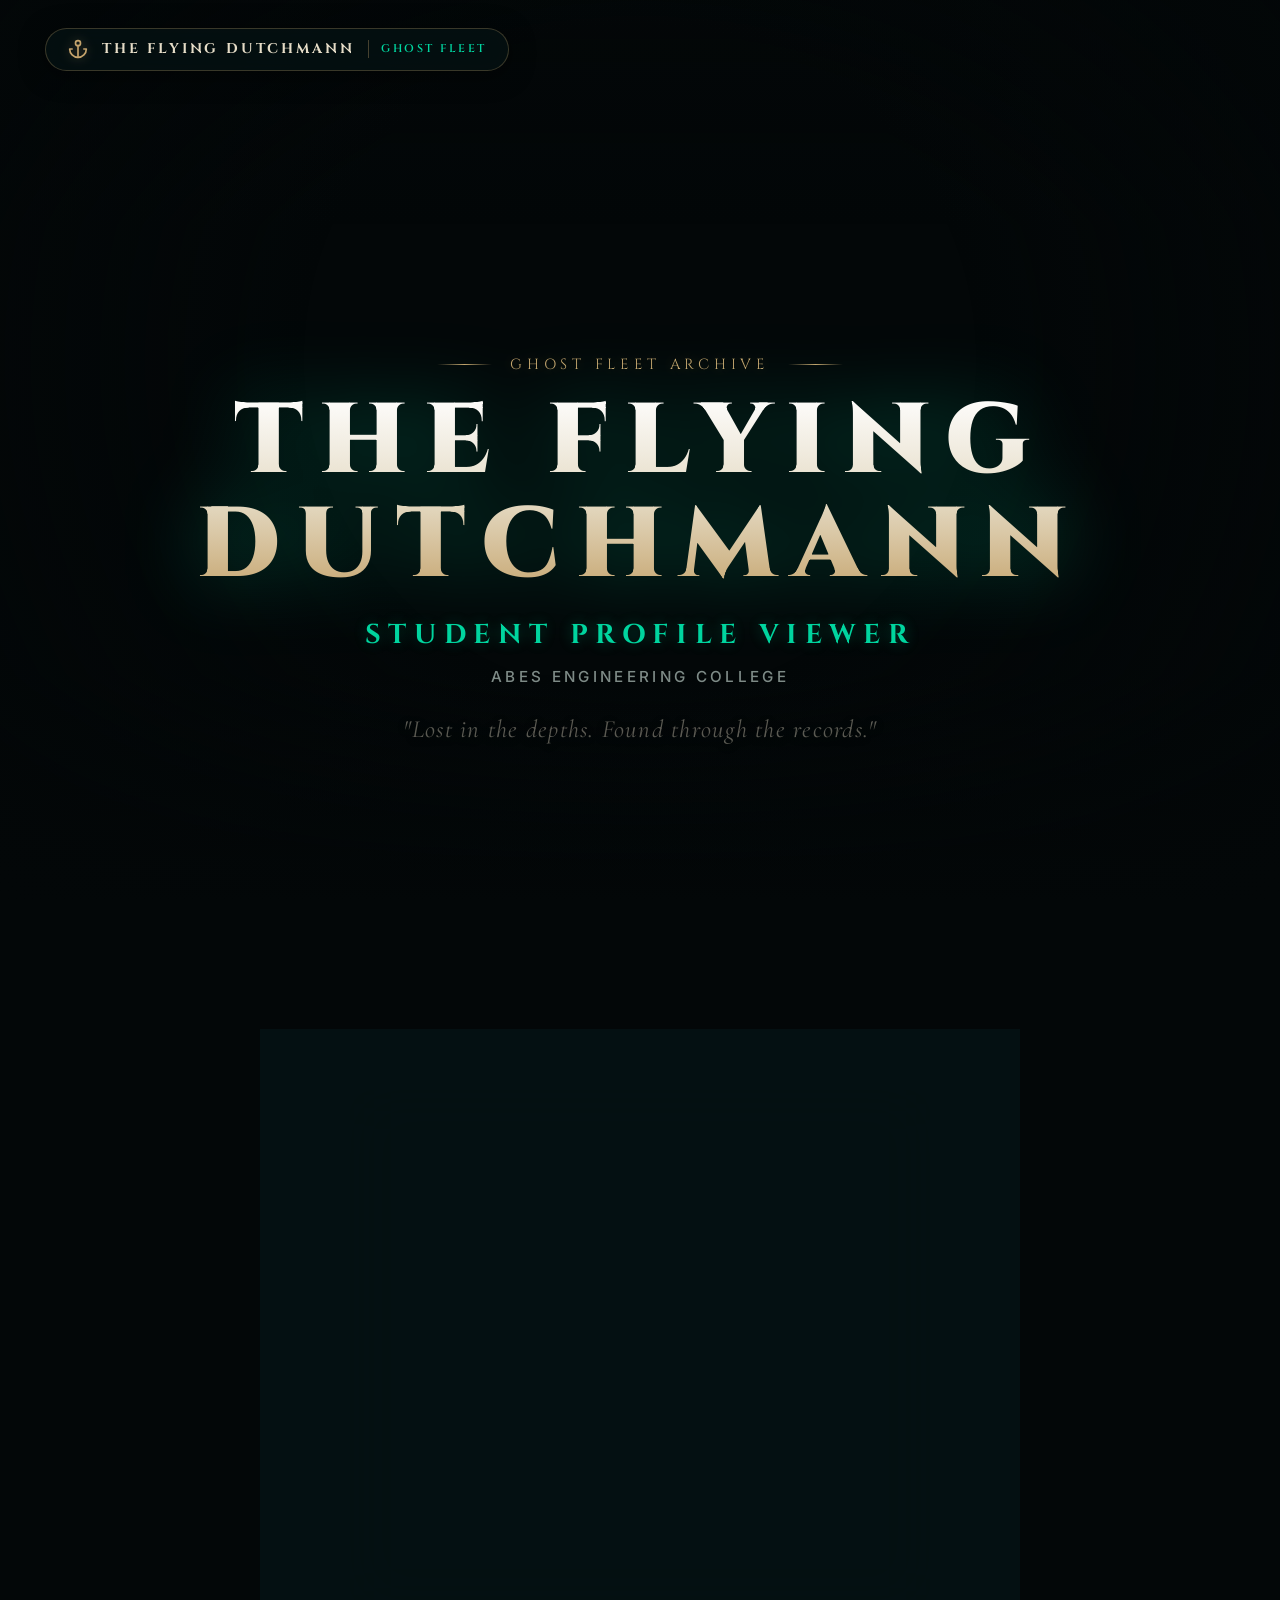
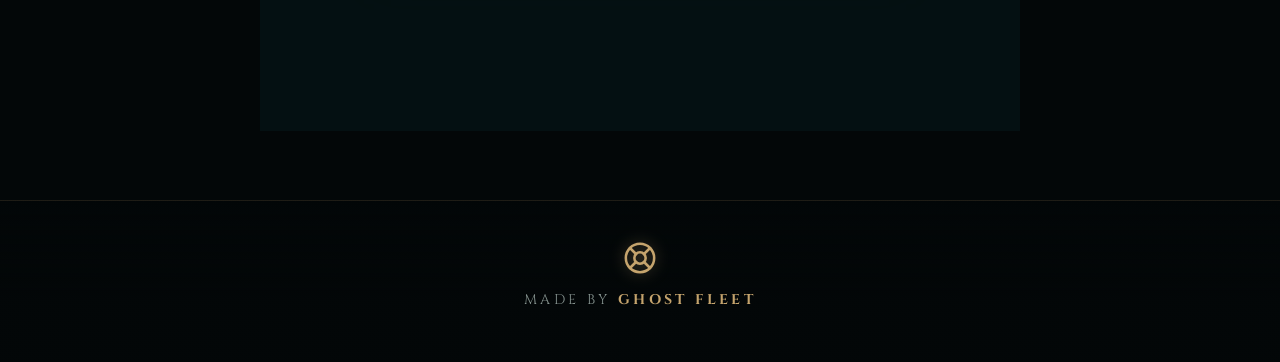
==== commit f9ef5578: "Redesign correction: Scale up 3D Ghost Galleon to visually dominate viewport, remove all developer c" ====
--- a/index.html
+++ b/index.html
@@ -6,12 +6,12 @@
   <meta http-equiv="X-UA-Compatible" content="IE=edge">
   <title>THE FLYING DUTCHMANN — ABES Student Profile Viewer | GHOST FLEET</title>
   <meta name="description" content="Cinematic 3D Pirate-Themed Student Profile Viewer for ABES Engineering College. Made by GHOST FLEET.">
-  <meta name="theme-color" content="#05090B">
+  <meta name="theme-color" content="#030708">
   
   <link rel="stylesheet" href="style.css">
   <link rel="preconnect" href="https://fonts.googleapis.com">
   <link rel="preconnect" href="https://fonts.gstatic.com" crossorigin>
-  <link href="https://fonts.googleapis.com/css2?family=Cinzel:wght@500;700;800;900&family=Cormorant+Garamond:ital,wght@0,600;1,400;1,600&family=Inter:wght@300;400;500;600;700&family=JetBrains+Mono:wght@400;500;600&display=swap" rel="stylesheet">
+  <link href="https://fonts.googleapis.com/css2?family=Cinzel:wght@600;700;800;900&family=Cormorant+Garamond:ital,wght@0,600;1,400;1,600&family=Inter:wght@300;400;500;600;700&family=JetBrains+Mono:wght@400;500;600&display=swap" rel="stylesheet">
   
   <!-- Three.js (r128 UMD) & GSAP 3.12 Animation Library -->
   <script src="https://cdnjs.cloudflare.com/ajax/libs/three.js/r128/three.min.js"></script>
@@ -25,11 +25,11 @@
     <div class="ocean-fog-vignette"></div>
   </div>
 
-  <!-- Top Ghost Fleet Brand Header -->
+  <!-- Minimal Elegant Brand Header -->
   <header class="ghost-fleet-header">
     <div class="fleet-crest-box">
       <div class="crest-insignia" aria-hidden="true">
-        <!-- Pirate Anchor & Helm Insignia -->
+        <!-- Minimal Pirate Helm & Anchor -->
         <svg viewBox="0 0 24 24" fill="none" stroke="currentColor" stroke-width="2" stroke-linecap="round" stroke-linejoin="round">
           <circle cx="12" cy="5" r="3"></circle>
           <line x1="12" y1="22" x2="12" y2="8"></line>
@@ -39,15 +39,10 @@
       <span class="crest-title">THE FLYING DUTCHMANN</span>
       <span class="crest-sub">GHOST FLEET</span>
     </div>
-
-    <div class="fleet-status-pill">
-      <span class="pulse-dot"></span>
-      <span class="status-label">SPECTRAL RELAY ACTIVE</span>
-    </div>
   </header>
 
   <main>
-    <!-- Section 1: Hero — The Ghost Ship & Branding -->
+    <!-- Viewport 1: The Cinematic Ghost Ship & Monumental Titles -->
     <section class="hero-cursed-section" id="hero">
       <div class="hero-content-wrapper">
         <div class="hero-subtitle-bar">
@@ -63,8 +58,8 @@
         <p class="hero-tagline-quote">"Lost in the depths. Found through the records."</p>
       </div>
 
-      <!-- Scroll to explore indicator -->
-      <a href="#archive-section" class="scroll-explore-anchor" aria-label="Scroll down to student profile archive">
+      <!-- Atmospheric Scroll Indicator -->
+      <a href="#archive-section" class="scroll-explore-anchor" aria-label="Scroll to explore the archive">
         <span>SCROLL TO EXPLORE</span>
         <svg class="scroll-anchor-arrow" viewBox="0 0 24 24" fill="none" stroke="currentColor" stroke-width="2" stroke-linecap="round" stroke-linejoin="round" aria-hidden="true">
           <polyline points="6 9 12 15 18 9"></polyline>
@@ -72,17 +67,17 @@
       </a>
     </section>
 
-    <!-- Section 2: Student Profile Viewer — The Archive Console -->
+    <!-- Viewport 2: The Only Application Tool — Student Profile Archive -->
     <section class="archive-main-section" id="archive-section" aria-label="Student Profile Archive">
       <div class="archive-console-card">
-        <!-- Antique Corner Brackets -->
+        <!-- Antique Filigree Corner Accents -->
         <div class="card-corner corner-tl"></div>
         <div class="card-corner corner-tr"></div>
         <div class="card-corner corner-bl"></div>
         <div class="card-corner corner-br"></div>
 
         <div class="archive-card-header">
-          <span class="archive-badge-tag">&#9737; MARITIME LEDGER</span>
+          <span class="archive-badge-tag">&#9875; MARITIME ARCHIVE</span>
           <h2 class="archive-card-title">STUDENT PROFILE ARCHIVE</h2>
           <p class="archive-card-desc">Access the ABES student profile records.</p>
         </div>
@@ -93,8 +88,8 @@
             <label for="rollNumberInput" class="input-field-label">Enter Admission Number</label>
             <div class="input-field-wrapper">
               <svg class="input-maritime-icon" viewBox="0 0 24 24" fill="none" stroke="currentColor" stroke-width="2" stroke-linecap="round" stroke-linejoin="round" aria-hidden="true">
-                <circle cx="11" cy="11" r="8"></circle>
-                <line x1="21" y1="21" x2="16.65" y2="16.65"></line>
+                <circle cx="12" cy="12" r="10"></circle>
+                <polygon points="16.24 7.76 14.12 14.12 7.76 16.24 9.88 9.88 16.24 7.76"></polygon>
               </svg>
               <input 
                 type="text" 
@@ -111,6 +106,7 @@
           </div>
 
           <button type="submit" id="submitBtn" class="reveal-profile-btn">
+            <!-- Spectral Helm Sparkle -->
             <svg class="btn-spectral-spark" viewBox="0 0 24 24" fill="none" stroke="currentColor" stroke-width="2" stroke-linecap="round" stroke-linejoin="round" aria-hidden="true">
               <polygon points="12 2 15.09 8.26 22 9.27 17 14.14 18.18 21.02 12 17.77 5.82 21.02 7 14.14 2 9.27 8.91 8.26 12 2"></polygon>
             </svg>
@@ -121,48 +117,26 @@
         <!-- Dynamic Output States -->
         <div class="portal-state-container">
           
-          <!-- State 1: Terminal Archival Progression -->
+          <!-- State 1: Mystical Archival Summoning State (No Developer Console!) -->
           <div id="loadingState" class="portal-state loading-state hidden" aria-live="polite">
-            <div class="terminal-archival-box">
-              <div class="terminal-top-bar">
-                <span class="terminal-title-pill">CURSED TELEMETRY RELAY</span>
-                <div class="terminal-dots" aria-hidden="true">
-                  <span class="terminal-dot"></span>
-                  <span class="terminal-dot"></span>
-                  <span class="terminal-dot terminal-dot-active"></span>
-                </div>
-              </div>
-              <div class="terminal-body" id="terminalBody">
-                <div class="terminal-cmd-line">
-                  <span class="terminal-prompt-sym">&#9875;</span>
-                  <span class="terminal-cmd-text" id="terminalCmdText">init profile-query</span>
-                </div>
-                <div class="terminal-log" id="terminalLog"></div>
-                <div class="terminal-active-line" id="terminalActiveLine">
-                  <span class="terminal-prompt-sym">&gt;</span>
-                  <span class="terminal-active-label" id="terminalActiveLabel">initializing request pipeline</span>
-                  <span class="terminal-cursor" aria-hidden="true">█</span>
-                </div>
-              </div>
-              <div class="terminal-telemetry-footer">
-                <span>CHANNEL // SPECTRAL TLS 1.3 RELAY</span>
-                <span id="terminalFootTimer">0.00s</span>
-              </div>
-            </div>
-          </div>
-
-          <!-- State 2: Exception / Expired Error State -->
+            <div class="mystic-summon-box">
+              <div class="mystic-compass-spinner" aria-hidden="true">
+                <div class="compass-ring-outer"></div>
+                <div class="compass-ring-inner"></div>
+                <div class="compass-needle"></div>
+              </div>
+              <p class="mystic-status-text" id="mysticStatusText">Consulting maritime records...</p>
+              <span class="mystic-sub-note">Connecting through the spectral depths</span>
+            </div>
+          </div>
+
+          <!-- State 2: Atmospheric Warning / Expired Notice -->
           <div id="errorState" class="portal-state error-state hidden" role="alert" aria-live="assertive">
             <div class="error-archival-box">
-              <svg class="error-crest-icon" viewBox="0 0 24 24" fill="none" stroke="currentColor" stroke-width="2" stroke-linecap="round" stroke-linejoin="round" aria-hidden="true">
-                <circle cx="12" cy="12" r="10"></circle>
-                <line x1="12" y1="8" x2="12" y2="12"></line>
-                <line x1="12" y1="16" x2="12.01" y2="16"></line>
-              </svg>
+              <div class="error-crest-icon" aria-hidden="true">&#9888;</div>
               <div class="error-content-body">
-                <span class="error-pre-label">SYSTEM EXCEPTION</span>
-                <h3 id="errorTitle" class="error-title-text">Request Failed</h3>
-                <p id="errorMessage" class="error-message-text">Unable to communicate with the ERP gateway.</p>
+                <h3 id="errorTitle" class="error-title-text">Record Unavailable</h3>
+                <p id="errorMessage" class="error-message-text">Unable to retrieve student profile record.</p>
                 <div id="adminTip" class="admin-notice-bar hidden">
                   <strong>ADMIN NOTICE:</strong> ERP session has expired or is invalid. Please refresh the authorized ERP credentials on the server.
                 </div>
@@ -170,15 +144,11 @@
             </div>
           </div>
 
-          <!-- State 3: Verified Student Profile Result -->
+          <!-- State 3: Gilded Captain's Portrait Presentation -->
           <div id="resultState" class="portal-state result-state hidden">
             <div class="result-archival-card">
               <div class="result-card-top">
-                <span class="result-record-pre">ERP // VERIFIED RECORD</span>
-                <div class="result-verified-pill">
-                  <span class="pulse-dot"></span>
-                  <span>VERIFIED RECORD</span>
-                </div>
+                <span class="result-record-pre">&#9875; VERIFIED ARCHIVE RECORD</span>
               </div>
 
               <!-- Student Profile Image Viewport -->
@@ -220,7 +190,7 @@
     </section>
   </main>
 
-  <!-- Minimal Brand Signature Footer -->
+  <!-- Minimal GHOST FLEET Signature Footer -->
   <footer class="ghost-fleet-footer">
     <div class="footer-insignia-wrap" aria-hidden="true">
       <svg viewBox="0 0 24 24" fill="none" stroke="currentColor" stroke-width="1.8" stroke-linecap="round" stroke-linejoin="round">
@@ -232,8 +202,6 @@
         <circle cx="12" cy="12" r="4"></circle>
       </svg>
     </div>
-    <p class="footer-brand-title">THE FLYING DUTCHMANN</p>
-    <p class="footer-app-name">STUDENT PROFILE VIEWER</p>
     <p class="footer-signature">MADE BY <strong>GHOST FLEET</strong></p>
   </footer>
 
--- a/style.css
+++ b/style.css
@@ -1,31 +1,32 @@
 /* ==========================================================================
-   THE FLYING DUTCHMANN — Master Stylesheet
-   Cinematic 3D Pirate Design System | GHOST FLEET
+   THE FLYING DUTCHMANN — Master Cinematic Stylesheet
+   GHOST FLEET Design System
    ========================================================================== */
 
 :root {
   /* Color Palette */
-  --color-abyss-black: #05090B;
-  --color-deep-ocean: #071719;
-  --color-dark-sea-green: #0B302E;
+  --color-abyss-black: #030708;
+  --color-deep-ocean: #061517;
+  --color-dark-sea-green: #0a2624;
   --color-ghost-emerald: #00D6A0;
   --color-ghost-emerald-glow: rgba(0, 214, 160, 0.35);
   --color-haunted-teal: #087F76;
   --color-antique-gold: #C5A46D;
+  --color-antique-gold-bright: #E4C88E;
   --color-antique-gold-glow: rgba(197, 164, 109, 0.40);
   --color-weathered-ivory: #E6DDC8;
   --color-fog-grey: #84918D;
 
   /* Glass & Card Tokens */
-  --glass-bg: rgba(7, 23, 25, 0.78);
-  --glass-border: rgba(197, 164, 109, 0.22);
-  --glass-border-focus: rgba(0, 214, 160, 0.55);
-  --glass-shadow: 0 25px 60px -15px rgba(0, 0, 0, 0.85), 0 0 40px -10px var(--color-ghost-emerald-glow);
+  --glass-bg: rgba(6, 21, 23, 0.72);
+  --glass-border: rgba(197, 164, 109, 0.28);
+  --glass-shadow: 0 30px 70px -15px rgba(0, 0, 0, 0.90), 0 0 45px -10px var(--color-ghost-emerald-glow);
 
   /* Typography */
-  --font-cinematic: 'Cinzel', 'Cormorant Garamond', Georgia, serif;
+  --font-cinematic: 'Cinzel', Georgia, serif;
+  --font-serif-quote: 'Cormorant Garamond', Georgia, serif;
   --font-interface: 'Inter', -apple-system, BlinkMacSystemFont, 'Segoe UI', Roboto, sans-serif;
-  --font-mono: 'JetBrains Mono', 'Space Grotesk', monospace;
+  --font-mono: 'JetBrains Mono', monospace;
 
   /* Transitions */
   --ease-cinematic: cubic-bezier(0.16, 1, 0.3, 1);
@@ -51,11 +52,6 @@
 body {
   min-height: 100vh;
   background-color: var(--color-abyss-black);
-  background-image: 
-    radial-gradient(circle at 50% 15%, rgba(0, 214, 160, 0.08) 0%, transparent 65%),
-    radial-gradient(circle at 80% 60%, rgba(8, 127, 118, 0.12) 0%, transparent 55%),
-    linear-gradient(180deg, var(--color-abyss-black) 0%, var(--color-deep-ocean) 50%, var(--color-abyss-black) 100%);
-  background-attachment: fixed;
   color: var(--color-weathered-ivory);
   line-height: 1.6;
   -webkit-font-smoothing: antialiased;
@@ -93,13 +89,14 @@
 .ocean-fog-vignette {
   position: absolute;
   inset: 0;
-  background: radial-gradient(circle at 50% 45%, transparent 35%, rgba(5, 9, 11, 0.72) 75%, var(--color-abyss-black) 100%),
-              linear-gradient(180deg, rgba(5, 9, 11, 0.4) 0%, transparent 30%, transparent 70%, var(--color-abyss-black) 100%);
+  background: 
+    radial-gradient(circle at 50% 40%, transparent 40%, rgba(3, 7, 8, 0.70) 80%, var(--color-abyss-black) 100%),
+    linear-gradient(180deg, rgba(3, 7, 8, 0.35) 0%, transparent 25%, transparent 75%, var(--color-abyss-black) 100%);
   pointer-events: none;
 }
 
 /* --------------------------------------------------------------------------
-   Top Navigation & Crest
+   Minimal Elegant Header
    -------------------------------------------------------------------------- */
 .ghost-fleet-header {
   position: fixed;
@@ -107,9 +104,9 @@
   left: 0;
   width: 100%;
   display: flex;
-  justify-content: space-between;
-  align-items: center;
-  padding: 24px 40px;
+  justify-content: flex-start;
+  align-items: center;
+  padding: 28px 45px;
   z-index: 40;
   pointer-events: auto;
 }
@@ -118,172 +115,146 @@
   display: flex;
   align-items: center;
   gap: 14px;
-  background: rgba(7, 23, 25, 0.65);
-  backdrop-filter: blur(12px);
-  -webkit-backdrop-filter: blur(12px);
-  border: 1px solid rgba(197, 164, 109, 0.25);
-  padding: 8px 18px;
+  background: rgba(6, 21, 23, 0.60);
+  backdrop-filter: blur(14px);
+  -webkit-backdrop-filter: blur(14px);
+  border: 1px solid rgba(197, 164, 109, 0.28);
+  padding: 9px 22px;
   border-radius: 9999px;
-  box-shadow: 0 4px 20px rgba(0, 0, 0, 0.4);
+  box-shadow: 0 4px 25px rgba(0, 0, 0, 0.5);
 }
 
 .crest-insignia {
-  width: 22px;
-  height: 22px;
+  width: 20px;
+  height: 20px;
+  color: var(--color-antique-gold);
+  display: flex;
+  align-items: center;
+  justify-content: center;
+  filter: drop-shadow(0 0 6px var(--color-antique-gold-glow));
+}
+
+.crest-insignia svg {
+  width: 100%;
+  height: 100%;
+}
+
+.crest-title {
+  font-family: var(--font-cinematic);
+  font-size: 0.88rem;
+  font-weight: 700;
+  letter-spacing: 0.20em;
+  color: var(--color-weathered-ivory);
+  text-transform: uppercase;
+}
+
+.crest-sub {
+  font-family: var(--font-cinematic);
+  font-size: 0.70rem;
+  font-weight: 600;
+  letter-spacing: 0.22em;
   color: var(--color-ghost-emerald);
-  display: flex;
-  align-items: center;
-  justify-content: center;
-  filter: drop-shadow(0 0 6px var(--color-ghost-emerald-glow));
-}
-
-.crest-insignia svg {
-  width: 100%;
-  height: 100%;
-}
-
-.crest-title {
-  font-family: var(--font-cinematic);
-  font-size: 0.85rem;
-  font-weight: 700;
-  letter-spacing: 0.16em;
-  color: var(--color-antique-gold);
-  text-transform: uppercase;
-}
-
-.crest-sub {
-  font-family: var(--font-mono);
-  font-size: 0.65rem;
-  letter-spacing: 0.12em;
-  color: var(--color-ghost-emerald);
-  border-left: 1px solid rgba(197, 164, 109, 0.3);
-  padding-left: 10px;
-}
-
-.fleet-status-pill {
-  display: flex;
-  align-items: center;
-  gap: 8px;
-  background: rgba(7, 23, 25, 0.65);
-  backdrop-filter: blur(12px);
-  -webkit-backdrop-filter: blur(12px);
-  border: 1px solid rgba(0, 214, 160, 0.25);
-  padding: 6px 14px;
-  border-radius: 9999px;
-  font-family: var(--font-mono);
-  font-size: 0.68rem;
-  letter-spacing: 0.14em;
-  color: var(--color-ghost-emerald);
-}
-
-.pulse-dot {
-  width: 6px;
-  height: 6px;
-  background-color: var(--color-ghost-emerald);
-  border-radius: 50%;
-  box-shadow: 0 0 10px var(--color-ghost-emerald);
-  animation: radarPulse 2s infinite ease-in-out;
-}
-
-@keyframes radarPulse {
-  0%, 100% { opacity: 1; transform: scale(1); }
-  50% { opacity: 0.35; transform: scale(1.4); }
+  border-left: 1px solid rgba(197, 164, 109, 0.35);
+  padding-left: 12px;
 }
 
 /* --------------------------------------------------------------------------
-   Hero Section
+   Viewport 1: Hero Section — Massive Ghost Ship Focus
    -------------------------------------------------------------------------- */
 .hero-cursed-section {
   position: relative;
   min-height: 100vh;
   display: flex;
   flex-direction: column;
-  justify-content: center;
+  justify-content: flex-end;
   align-items: center;
   text-align: center;
-  padding: 120px 24px 80px;
+  padding: 120px 24px 100px;
   z-index: 10;
   pointer-events: none;
 }
 
 .hero-content-wrapper {
-  max-width: 900px;
+  max-width: 950px;
   margin: 0 auto;
   pointer-events: auto;
+  transform: translateY(-20px);
 }
 
 .hero-subtitle-bar {
   display: flex;
   align-items: center;
   justify-content: center;
-  gap: 16px;
-  margin-bottom: 18px;
+  gap: 18px;
+  margin-bottom: 14px;
 }
 
 .ornament-line {
   height: 1px;
-  width: 45px;
+  width: 55px;
   background: linear-gradient(90deg, transparent, var(--color-antique-gold), transparent);
 }
 
 .hero-pre-title {
   font-family: var(--font-cinematic);
-  font-size: 0.95rem;
-  letter-spacing: 0.28em;
+  font-size: 0.92rem;
+  letter-spacing: 0.32em;
   color: var(--color-antique-gold);
   text-transform: uppercase;
-  text-shadow: 0 0 12px var(--color-antique-gold-glow);
+  text-shadow: 0 0 14px var(--color-antique-gold-glow);
 }
 
 .hero-main-title {
   font-family: var(--font-cinematic);
-  font-size: clamp(2.8rem, 7.5vw, 5.6rem);
-  font-weight: 700;
-  letter-spacing: 0.12em;
-  line-height: 1.08;
+  font-size: clamp(3.0rem, 8.5vw, 6.2rem);
+  font-weight: 900;
+  letter-spacing: 0.16em;
+  line-height: 1.05;
   text-transform: uppercase;
   color: #FFFFFF;
-  margin-bottom: 16px;
-  background: linear-gradient(180deg, #FFFFFF 0%, #D8D2C2 50%, var(--color-antique-gold) 100%);
+  margin-bottom: 14px;
+  background: linear-gradient(180deg, #FFFFFF 0%, #E6DDC8 50%, var(--color-antique-gold) 100%);
   -webkit-background-clip: text;
   -webkit-text-fill-color: transparent;
-  filter: drop-shadow(0 0 35px rgba(0, 214, 160, 0.35));
+  filter: drop-shadow(0 0 40px rgba(0, 214, 160, 0.40));
 }
 
 .hero-app-title {
-  font-family: var(--font-interface);
-  font-size: clamp(1rem, 2.5vw, 1.45rem);
-  font-weight: 600;
-  letter-spacing: 0.22em;
+  font-family: var(--font-cinematic);
+  font-size: clamp(1.1rem, 2.8vw, 1.7rem);
+  font-weight: 700;
+  letter-spacing: 0.28em;
   color: var(--color-ghost-emerald);
   text-transform: uppercase;
   margin-bottom: 8px;
-  text-shadow: 0 0 14px var(--color-ghost-emerald-glow);
+  text-shadow: 0 0 16px var(--color-ghost-emerald-glow);
 }
 
 .hero-institution {
   font-family: var(--font-interface);
   font-size: 0.95rem;
-  letter-spacing: 0.18em;
+  font-weight: 500;
+  letter-spacing: 0.22em;
   color: var(--color-fog-grey);
   text-transform: uppercase;
-  margin-bottom: 24px;
+  margin-bottom: 22px;
 }
 
 .hero-tagline-quote {
-  font-family: 'Cormorant Garamond', Georgia, serif;
+  font-family: var(--font-serif-quote);
   font-style: italic;
-  font-size: clamp(1.15rem, 2.2vw, 1.45rem);
+  font-size: clamp(1.2rem, 2.4vw, 1.55rem);
   color: var(--color-weathered-ivory);
-  letter-spacing: 0.04em;
-  opacity: 0.92;
-  margin-bottom: 40px;
+  letter-spacing: 0.05em;
+  opacity: 0.95;
+  margin-bottom: 30px;
+  text-shadow: 0 2px 10px rgba(0, 0, 0, 0.8);
 }
 
 /* Scroll To Explore Indicator */
 .scroll-explore-anchor {
   position: absolute;
-  bottom: 30px;
+  bottom: 32px;
   left: 50%;
   transform: translateX(-50%);
   display: flex;
@@ -292,11 +263,12 @@
   gap: 10px;
   text-decoration: none;
   color: var(--color-antique-gold);
-  font-family: var(--font-mono);
-  font-size: 0.72rem;
-  letter-spacing: 0.24em;
-  text-transform: uppercase;
-  transition: opacity 250ms ease, transform 250ms ease;
+  font-family: var(--font-cinematic);
+  font-size: 0.74rem;
+  font-weight: 600;
+  letter-spacing: 0.26em;
+  text-transform: uppercase;
+  transition: opacity 250ms ease, transform 250ms ease, color 250ms ease;
   pointer-events: auto;
 }
 
@@ -307,18 +279,18 @@
 }
 
 .scroll-anchor-arrow {
-  width: 20px;
-  height: 20px;
-  animation: anchorBob 2s infinite ease-in-out;
+  width: 22px;
+  height: 22px;
+  animation: anchorBob 2.2s infinite ease-in-out;
 }
 
 @keyframes anchorBob {
   0%, 100% { transform: translateY(0); }
-  50% { transform: translateY(6px); }
+  50% { transform: translateY(7px); }
 }
 
 /* --------------------------------------------------------------------------
-   Student Profile Viewer — The Archive Console
+   Viewport 2: Student Profile Viewer — The Mystic Archive Altar
    -------------------------------------------------------------------------- */
 .archive-main-section {
   position: relative;
@@ -327,7 +299,7 @@
   flex-direction: column;
   justify-content: center;
   align-items: center;
-  padding: 100px 24px;
+  padding: 120px 24px;
   z-index: 20;
 }
 
@@ -335,11 +307,11 @@
   width: 100%;
   max-width: 580px;
   background: var(--glass-bg);
-  backdrop-filter: blur(24px);
-  -webkit-backdrop-filter: blur(24px);
+  backdrop-filter: blur(28px);
+  -webkit-backdrop-filter: blur(28px);
   border: 1px solid var(--glass-border);
-  border-radius: 24px;
-  padding: 44px 38px;
+  border-radius: 26px;
+  padding: 48px 40px;
   box-shadow: var(--glass-shadow);
   position: relative;
   overflow: hidden;
@@ -359,21 +331,21 @@
 /* Corner Antique Accents */
 .card-corner {
   position: absolute;
-  width: 12px;
-  height: 12px;
+  width: 14px;
+  height: 14px;
   border-color: var(--color-antique-gold);
   border-style: solid;
   pointer-events: none;
-  opacity: 0.55;
-}
-.corner-tl { top: 10px; left: 10px; border-width: 1px 0 0 1px; }
-.corner-tr { top: 10px; right: 10px; border-width: 1px 1px 0 0; }
-.corner-bl { bottom: 10px; left: 10px; border-width: 0 0 1px 1px; }
-.corner-br { bottom: 10px; right: 10px; border-width: 0 1px 1px 0; }
+  opacity: 0.65;
+}
+.corner-tl { top: 12px; left: 12px; border-width: 1px 0 0 1px; }
+.corner-tr { top: 12px; right: 12px; border-width: 1px 1px 0 0; }
+.corner-bl { bottom: 12px; left: 12px; border-width: 0 0 1px 1px; }
+.corner-br { bottom: 12px; right: 12px; border-width: 0 1px 1px 0; }
 
 .archive-card-header {
   text-align: center;
-  margin-bottom: 32px;
+  margin-bottom: 34px;
 }
 
 .archive-badge-tag {
@@ -381,12 +353,13 @@
   align-items: center;
   gap: 8px;
   background: rgba(0, 214, 160, 0.12);
-  border: 1px solid rgba(0, 214, 160, 0.32);
+  border: 1px solid rgba(0, 214, 160, 0.35);
   color: var(--color-ghost-emerald);
-  font-family: var(--font-mono);
-  font-size: 0.65rem;
-  letter-spacing: 0.16em;
-  padding: 4px 12px;
+  font-family: var(--font-cinematic);
+  font-size: 0.70rem;
+  font-weight: 600;
+  letter-spacing: 0.22em;
+  padding: 5px 14px;
   border-radius: 9999px;
   margin-bottom: 14px;
   text-transform: uppercase;
@@ -394,37 +367,39 @@
 
 .archive-card-title {
   font-family: var(--font-cinematic);
-  font-size: 1.85rem;
+  font-size: 2.05rem;
   font-weight: 700;
-  letter-spacing: 0.14em;
+  letter-spacing: 0.15em;
   color: #FFFFFF;
   text-transform: uppercase;
   margin-bottom: 8px;
 }
 
 .archive-card-desc {
-  font-size: 0.92rem;
-  color: var(--color-fog-grey);
+  font-size: 0.95rem;
+  color: var(--color-weathered-ivory);
+  opacity: 0.85;
 }
 
 /* Query Form */
 .archive-query-form {
   display: flex;
   flex-direction: column;
-  gap: 22px;
+  gap: 24px;
 }
 
 .input-field-group {
   display: flex;
   flex-direction: column;
-  gap: 8px;
+  gap: 10px;
   text-align: left;
 }
 
 .input-field-label {
-  font-family: var(--font-mono);
-  font-size: 0.72rem;
-  letter-spacing: 0.14em;
+  font-family: var(--font-cinematic);
+  font-size: 0.82rem;
+  font-weight: 600;
+  letter-spacing: 0.18em;
   color: var(--color-antique-gold);
   text-transform: uppercase;
 }
@@ -437,63 +412,65 @@
 
 .input-maritime-icon {
   position: absolute;
-  left: 18px;
-  width: 20px;
-  height: 20px;
-  color: var(--color-fog-grey);
+  left: 20px;
+  width: 22px;
+  height: 22px;
+  color: var(--color-antique-gold);
+  opacity: 0.75;
   pointer-events: none;
-  transition: color var(--transition-smooth);
+  transition: color var(--transition-smooth), opacity var(--transition-smooth);
 }
 
 .archive-text-input {
   width: 100%;
-  background: rgba(5, 9, 11, 0.85);
-  border: 1px solid rgba(197, 164, 109, 0.3);
-  border-radius: 12px;
-  padding: 16px 18px 16px 52px;
+  background: rgba(3, 7, 8, 0.85);
+  border: 1px solid rgba(197, 164, 109, 0.35);
+  border-radius: 14px;
+  padding: 18px 20px 18px 56px;
   color: #FFFFFF;
   font-family: var(--font-mono);
-  font-size: 1rem;
-  letter-spacing: 0.1em;
+  font-size: 1.05rem;
+  letter-spacing: 0.12em;
   outline: none;
   transition: border-color var(--transition-smooth), box-shadow var(--transition-smooth);
 }
 
 .archive-text-input::placeholder {
-  color: rgba(132, 145, 141, 0.45);
+  color: rgba(132, 145, 141, 0.50);
 }
 
 .archive-text-input:focus {
   border-color: var(--color-ghost-emerald);
-  box-shadow: 0 0 20px rgba(0, 214, 160, 0.25), inset 0 0 10px rgba(0, 214, 160, 0.08);
+  box-shadow: 0 0 25px rgba(0, 214, 160, 0.30), inset 0 0 12px rgba(0, 214, 160, 0.08);
 }
 
 .archive-text-input:focus + .input-maritime-icon,
 .input-field-wrapper:focus-within .input-maritime-icon {
   color: var(--color-ghost-emerald);
+  opacity: 1;
 }
 
 /* Reveal Profile Button */
 .reveal-profile-btn {
   position: relative;
   width: 100%;
-  background: linear-gradient(135deg, rgba(0, 214, 160, 0.18) 0%, rgba(8, 127, 118, 0.25) 100%);
+  background: linear-gradient(135deg, rgba(0, 214, 160, 0.22) 0%, rgba(8, 127, 118, 0.32) 100%);
   border: 1px solid var(--color-ghost-emerald);
-  border-radius: 12px;
-  padding: 16px 28px;
+  border-radius: 14px;
+  padding: 18px 30px;
   color: #FFFFFF;
   font-family: var(--font-cinematic);
-  font-size: 1.05rem;
+  font-size: 1.12rem;
   font-weight: 700;
-  letter-spacing: 0.18em;
+  letter-spacing: 0.22em;
   text-transform: uppercase;
   cursor: pointer;
   display: flex;
   align-items: center;
   justify-content: center;
   gap: 12px;
-  box-shadow: 0 0 25px rgba(0, 214, 160, 0.28);
-  transition: transform 200ms ease, box-shadow 200ms ease, background 200ms ease;
+  box-shadow: 0 0 28px rgba(0, 214, 160, 0.32);
+  transition: transform 220ms ease, box-shadow 220ms ease, background 220ms ease;
   overflow: hidden;
 }
 
@@ -504,14 +481,14 @@
   left: -100%;
   width: 100%;
   height: 100%;
-  background: linear-gradient(90deg, transparent, rgba(255, 255, 255, 0.22), transparent);
-  transition: left 600ms ease;
+  background: linear-gradient(90deg, transparent, rgba(255, 255, 255, 0.25), transparent);
+  transition: left 700ms ease;
 }
 
 .reveal-profile-btn:hover {
   transform: translateY(-2px);
-  background: linear-gradient(135deg, rgba(0, 214, 160, 0.32) 0%, rgba(8, 127, 118, 0.45) 100%);
-  box-shadow: 0 0 35px rgba(0, 214, 160, 0.5);
+  background: linear-gradient(135deg, rgba(0, 214, 160, 0.38) 0%, rgba(8, 127, 118, 0.52) 100%);
+  box-shadow: 0 0 42px rgba(0, 214, 160, 0.55);
 }
 
 .reveal-profile-btn:hover::before {
@@ -523,141 +500,103 @@
 }
 
 .reveal-profile-btn:disabled {
-  opacity: 0.6;
+  opacity: 0.65;
   cursor: not-allowed;
   transform: none !important;
 }
 
 .btn-spectral-spark {
-  width: 18px;
-  height: 18px;
+  width: 20px;
+  height: 20px;
   color: var(--color-ghost-emerald);
 }
 
 /* --------------------------------------------------------------------------
-   Dynamic Portal States (Terminal, Error, Result)
+   Dynamic Portal States (No Developer Console!)
    -------------------------------------------------------------------------- */
 .portal-state-container {
-  margin-top: 28px;
+  margin-top: 30px;
 }
 
 .portal-state.hidden {
   display: none !important;
 }
 
-/* Terminal Lifecycle State */
-.terminal-archival-box {
-  background: rgba(5, 9, 11, 0.95);
-  border: 1px solid rgba(0, 214, 160, 0.3);
-  border-radius: 14px;
-  overflow: hidden;
-  box-shadow: 0 10px 30px rgba(0, 0, 0, 0.6);
-  text-align: left;
-}
-
-.terminal-top-bar {
-  display: flex;
-  justify-content: space-between;
-  align-items: center;
-  padding: 10px 16px;
-  background: rgba(7, 23, 25, 0.85);
-  border-bottom: 1px solid rgba(0, 214, 160, 0.15);
-}
-
-.terminal-title-pill {
-  font-family: var(--font-mono);
-  font-size: 0.68rem;
-  letter-spacing: 0.14em;
-  color: var(--color-ghost-emerald);
-  text-transform: uppercase;
-}
-
-.terminal-dots {
-  display: flex;
-  gap: 6px;
-}
-
-.terminal-dot {
-  width: 8px;
-  height: 8px;
+/* State 1: Mystical Archival Summoning State */
+.mystic-summon-box {
+  background: rgba(3, 7, 8, 0.90);
+  border: 1px solid rgba(0, 214, 160, 0.35);
+  border-radius: 18px;
+  padding: 34px 20px;
+  text-align: center;
+  box-shadow: 0 0 35px rgba(0, 214, 160, 0.20);
+  display: flex;
+  flex-direction: column;
+  align-items: center;
+  gap: 14px;
+}
+
+.mystic-compass-spinner {
+  position: relative;
+  width: 52px;
+  height: 52px;
+}
+
+.compass-ring-outer {
+  position: absolute;
+  inset: 0;
   border-radius: 50%;
-  background-color: var(--color-fog-grey);
-  opacity: 0.45;
-}
-
-.terminal-dot-active {
-  background-color: var(--color-ghost-emerald);
-  box-shadow: 0 0 6px var(--color-ghost-emerald);
-  opacity: 1;
-}
-
-.terminal-body {
-  padding: 16px;
-  font-family: var(--font-mono);
-  font-size: 0.78rem;
-  color: #d1d5db;
-  line-height: 1.7;
-}
-
-.terminal-cmd-line {
-  color: var(--color-antique-gold);
-  margin-bottom: 8px;
-}
-
-.terminal-prompt-sym {
-  color: var(--color-ghost-emerald);
-  margin-right: 6px;
-}
-
-.terminal-log-line {
-  display: flex;
-  align-items: center;
-  gap: 8px;
-}
-
-.status-ok {
-  color: var(--color-ghost-emerald);
-  font-weight: 700;
-}
-
-.status-wait {
-  color: var(--color-antique-gold);
-}
-
-.terminal-active-line {
-  color: var(--color-ghost-emerald);
-  display: flex;
-  align-items: center;
-  gap: 6px;
-  margin-top: 6px;
-}
-
-.terminal-cursor {
-  animation: cursorBlink 800ms infinite;
-}
-
-@keyframes cursorBlink {
-  0%, 100% { opacity: 1; }
-  50% { opacity: 0; }
-}
-
-.terminal-telemetry-footer {
-  display: flex;
-  justify-content: space-between;
-  padding: 8px 16px;
-  background: rgba(4, 7, 9, 0.85);
-  border-top: 1px solid rgba(197, 164, 109, 0.12);
-  font-family: var(--font-mono);
-  font-size: 0.62rem;
+  border: 2px dashed var(--color-antique-gold);
+  animation: compassSpin 8s linear infinite;
+}
+
+.compass-ring-inner {
+  position: absolute;
+  inset: 6px;
+  border-radius: 50%;
+  border: 2px solid var(--color-ghost-emerald);
+  opacity: 0.6;
+}
+
+.compass-needle {
+  position: absolute;
+  top: 50%;
+  left: 50%;
+  width: 3px;
+  height: 24px;
+  background: linear-gradient(180deg, var(--color-ghost-emerald), transparent);
+  transform: translate(-50%, -50%);
+  animation: needlePulse 2.4s ease-in-out infinite alternate;
+}
+
+@keyframes compassSpin {
+  0% { transform: rotate(0deg); }
+  100% { transform: rotate(360deg); }
+}
+
+@keyframes needlePulse {
+  0% { transform: translate(-50%, -50%) rotate(-45deg); }
+  100% { transform: translate(-50%, -50%) rotate(45deg); }
+}
+
+.mystic-status-text {
+  font-family: var(--font-cinematic);
+  font-size: 1.05rem;
+  letter-spacing: 0.16em;
+  color: #FFFFFF;
+}
+
+.mystic-sub-note {
+  font-size: 0.82rem;
   color: var(--color-fog-grey);
 }
 
-/* Error State */
+/* State 2: Atmospheric Exception Box */
 .error-archival-box {
-  background: rgba(30, 10, 10, 0.92);
+  background: rgba(28, 9, 10, 0.92);
   border: 1px solid rgba(239, 68, 68, 0.45);
-  border-radius: 14px;
-  padding: 20px;
+  border-radius: 16px;
+  padding: 24px 20px;
   display: flex;
   gap: 16px;
   align-items: flex-start;
@@ -665,93 +604,71 @@
 }
 
 .error-crest-icon {
-  width: 28px;
-  height: 28px;
+  font-size: 1.8rem;
   color: #ef4444;
-  flex-shrink: 0;
+  line-height: 1;
 }
 
 .error-content-body {
   flex: 1;
 }
 
-.error-pre-label {
-  font-family: var(--font-mono);
-  font-size: 0.64rem;
-  letter-spacing: 0.12em;
-  color: #f87171;
-  text-transform: uppercase;
-}
-
 .error-title-text {
   font-family: var(--font-cinematic);
-  font-size: 1.15rem;
-  color: #ffffff;
-  margin: 4px 0;
+  font-size: 1.25rem;
+  color: #FFFFFF;
+  margin-bottom: 6px;
 }
 
 .error-message-text {
-  font-size: 0.85rem;
+  font-size: 0.90rem;
   color: #e5e7eb;
 }
 
 .admin-notice-bar {
-  margin-top: 12px;
+  margin-top: 14px;
   padding: 10px 14px;
-  background: rgba(0, 0, 0, 0.4);
+  background: rgba(0, 0, 0, 0.45);
   border-left: 2px solid #ef4444;
+  font-size: 0.80rem;
+  color: #fca5a5;
+}
+
+/* State 3: Gilded Captain's Portrait Presentation */
+.result-archival-card {
+  background: rgba(3, 7, 8, 0.94);
+  border: 1px solid rgba(197, 164, 109, 0.45);
+  border-radius: 20px;
+  padding: 30px;
+  box-shadow: 0 0 45px rgba(0, 214, 160, 0.28);
+  display: flex;
+  flex-direction: column;
+  align-items: center;
+  gap: 22px;
+}
+
+.result-card-top {
+  display: flex;
+  justify-content: center;
+  width: 100%;
+}
+
+.result-record-pre {
+  font-family: var(--font-cinematic);
   font-size: 0.78rem;
-  color: #fca5a5;
-}
-
-/* Result Profile Presentation */
-.result-archival-card {
-  background: rgba(5, 9, 11, 0.92);
-  border: 1px solid rgba(197, 164, 109, 0.4);
-  border-radius: 18px;
-  padding: 26px;
-  box-shadow: 0 0 40px rgba(0, 214, 160, 0.25);
-  display: flex;
-  flex-direction: column;
-  align-items: center;
-  gap: 20px;
-}
-
-.result-card-top {
-  display: flex;
-  justify-content: space-between;
-  width: 100%;
-  align-items: center;
-}
-
-.result-record-pre {
-  font-family: var(--font-mono);
-  font-size: 0.65rem;
-  letter-spacing: 0.14em;
+  font-weight: 700;
+  letter-spacing: 0.20em;
   color: var(--color-antique-gold);
-}
-
-.result-verified-pill {
-  display: flex;
-  align-items: center;
-  gap: 6px;
-  background: rgba(0, 214, 160, 0.15);
-  border: 1px solid var(--color-ghost-emerald);
-  padding: 4px 10px;
-  border-radius: 9999px;
-  font-family: var(--font-mono);
-  font-size: 0.64rem;
-  color: var(--color-ghost-emerald);
 }
 
 .result-photo-frame {
   position: relative;
-  width: 210px;
-  height: 250px;
-  border-radius: 16px;
+  width: 220px;
+  height: 265px;
+  border-radius: 18px;
   overflow: hidden;
   border: 2px solid var(--color-antique-gold);
-  box-shadow: 0 0 30px rgba(0, 214, 160, 0.35);
+  box-shadow: 0 0 35px rgba(0, 214, 160, 0.38);
   background: #000000;
 }
 
@@ -765,7 +682,7 @@
 .photo-cursed-overlay {
   position: absolute;
   inset: 0;
-  box-shadow: inset 0 0 25px rgba(0, 214, 160, 0.25);
+  box-shadow: inset 0 0 30px rgba(0, 214, 160, 0.25);
   pointer-events: none;
 }
 
@@ -774,25 +691,26 @@
 }
 
 .meta-roll-label {
-  font-family: var(--font-mono);
-  font-size: 0.68rem;
-  letter-spacing: 0.18em;
+  font-family: var(--font-cinematic);
+  font-size: 0.76rem;
+  font-weight: 600;
+  letter-spacing: 0.20em;
   color: var(--color-fog-grey);
 }
 
 .meta-roll-value {
   display: block;
   font-family: var(--font-cinematic);
-  font-size: 1.55rem;
+  font-size: 1.7rem;
   font-weight: 700;
-  letter-spacing: 0.14em;
-  color: var(--color-antique-gold);
+  letter-spacing: 0.16em;
+  color: var(--color-antique-gold-bright);
   margin-top: 4px;
 }
 
 .result-action-buttons {
   display: flex;
-  gap: 12px;
+  gap: 14px;
   width: 100%;
 }
 
@@ -802,25 +720,25 @@
   align-items: center;
   justify-content: center;
   gap: 8px;
-  padding: 12px 18px;
-  border-radius: 10px;
+  padding: 14px 18px;
+  border-radius: 12px;
   text-decoration: none;
-  font-family: var(--font-mono);
-  font-size: 0.8rem;
-  font-weight: 600;
-  letter-spacing: 0.12em;
+  font-family: var(--font-cinematic);
+  font-size: 0.85rem;
+  font-weight: 700;
+  letter-spacing: 0.15em;
   text-transform: uppercase;
   transition: transform 180ms ease, box-shadow 180ms ease;
 }
 
 .action-download {
   background: var(--color-ghost-emerald);
-  color: #05090B;
+  color: #030708;
 }
 
 .action-download:hover {
   transform: translateY(-2px);
-  box-shadow: 0 0 20px var(--color-ghost-emerald-glow);
+  box-shadow: 0 0 25px var(--color-ghost-emerald-glow);
 }
 
 .action-view {
@@ -831,31 +749,31 @@
 
 .action-view:hover {
   transform: translateY(-2px);
-  background: rgba(197, 164, 109, 0.25);
-  box-shadow: 0 0 20px var(--color-antique-gold-glow);
+  background: rgba(197, 164, 109, 0.28);
+  box-shadow: 0 0 25px var(--color-antique-gold-glow);
 }
 
 .action-btn-svg {
-  width: 16px;
-  height: 16px;
+  width: 17px;
+  height: 17px;
 }
 
 /* --------------------------------------------------------------------------
-   Footer & Brand Signature
+   Footer & Signature (Minimal: MADE BY GHOST FLEET only)
    -------------------------------------------------------------------------- */
 .ghost-fleet-footer {
   position: relative;
   z-index: 20;
-  padding: 50px 24px 60px;
+  padding: 40px 24px 50px;
   text-align: center;
-  border-top: 1px solid rgba(197, 164, 109, 0.12);
-  background: linear-gradient(180deg, transparent, rgba(5, 9, 11, 0.95) 60%);
+  border-top: 1px solid rgba(197, 164, 109, 0.14);
+  background: linear-gradient(180deg, transparent, rgba(3, 7, 8, 0.96) 60%);
 }
 
 .footer-insignia-wrap {
-  width: 36px;
-  height: 36px;
-  margin: 0 auto 18px;
+  width: 34px;
+  height: 34px;
+  margin: 0 auto 14px;
   color: var(--color-antique-gold);
   filter: drop-shadow(0 0 8px var(--color-antique-gold-glow));
 }
@@ -865,33 +783,16 @@
   height: 100%;
 }
 
-.footer-brand-title {
-  font-family: var(--font-cinematic);
-  font-size: 1.25rem;
-  letter-spacing: 0.22em;
-  color: #FFFFFF;
-  text-transform: uppercase;
-  margin-bottom: 6px;
-}
-
-.footer-app-name {
-  font-family: var(--font-interface);
-  font-size: 0.8rem;
-  letter-spacing: 0.2em;
-  color: var(--color-ghost-emerald);
-  text-transform: uppercase;
-  margin-bottom: 12px;
-}
-
 .footer-signature {
-  font-family: var(--font-mono);
-  font-size: 0.72rem;
-  letter-spacing: 0.18em;
+  font-family: var(--font-cinematic);
+  font-size: 0.88rem;
+  letter-spacing: 0.24em;
   color: var(--color-fog-grey);
 }
 
 .footer-signature strong {
   color: var(--color-antique-gold);
+  font-weight: 700;
 }
 
 /* --------------------------------------------------------------------------
@@ -942,7 +843,7 @@
 }
 
 .security-shield-title {
-  font-family: var(--font-mono);
+  font-family: var(--font-cinematic);
   font-size: 1.2rem;
   font-weight: 700;
   letter-spacing: 0.16em;
@@ -950,23 +851,23 @@
 }
 
 .security-shield-msg {
-  font-size: 1rem;
+  font-size: 1.05rem;
   color: #e5e7eb;
   line-height: 1.55;
   margin: 0;
 }
 
 .security-shield-sub {
-  font-size: 0.88rem;
+  font-size: 0.90rem;
   color: #9ca3af;
   margin: 0;
 }
 
 .security-shield-badge {
   margin-top: 10px;
-  font-family: var(--font-mono);
-  font-size: 0.68rem;
-  letter-spacing: 0.14em;
+  font-family: var(--font-cinematic);
+  font-size: 0.70rem;
+  letter-spacing: 0.16em;
   padding: 6px 14px;
   border-radius: 9999px;
   background: rgba(239, 68, 68, 0.14);
@@ -986,22 +887,22 @@
    -------------------------------------------------------------------------- */
 @media (max-width: 768px) {
   .ghost-fleet-header {
-    padding: 16px 20px;
+    padding: 18px 20px;
   }
   .crest-sub {
     display: none;
   }
   .hero-cursed-section {
-    padding: 100px 18px 60px;
+    padding: 100px 18px 70px;
   }
   .hero-main-title {
-    font-size: 2.6rem;
+    font-size: 2.7rem;
   }
   .archive-console-card {
-    padding: 32px 22px;
+    padding: 34px 22px;
   }
   .result-photo-frame {
-    width: 170px;
-    height: 210px;
+    width: 180px;
+    height: 220px;
   }
 }
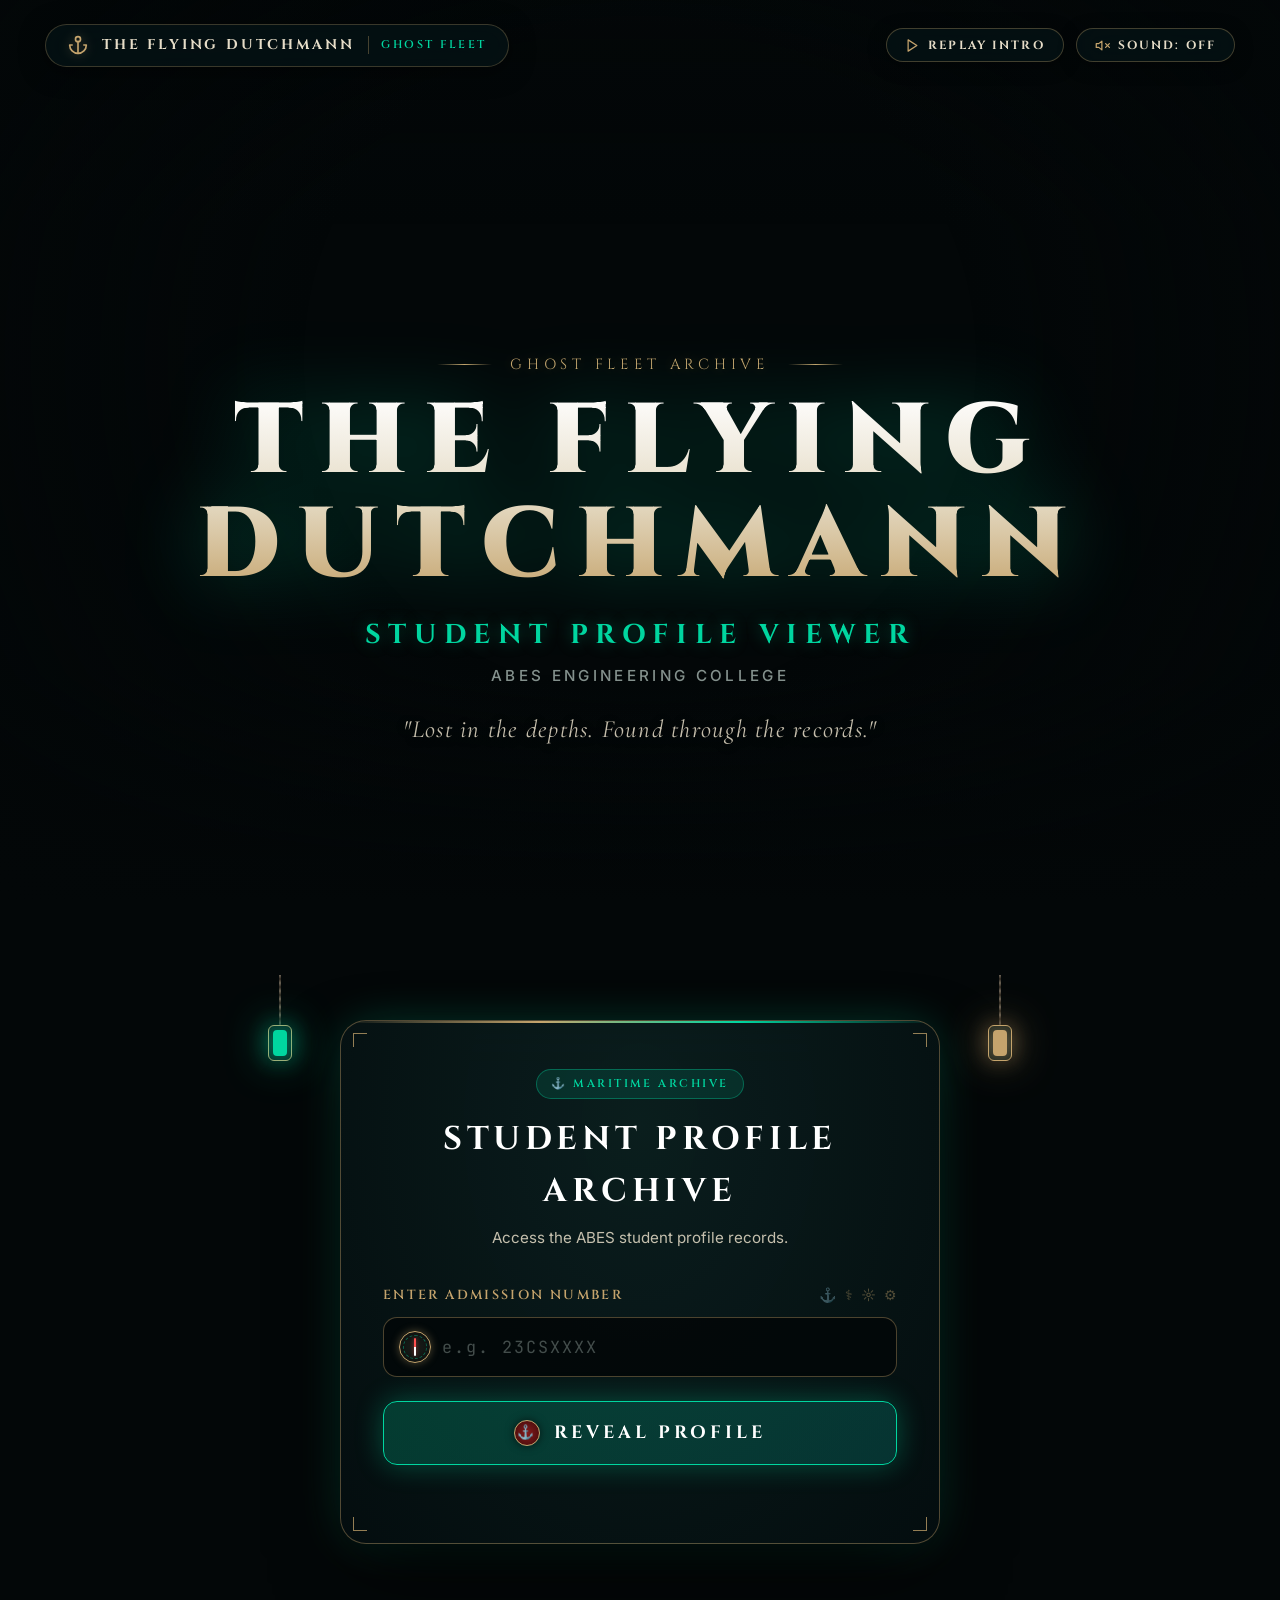
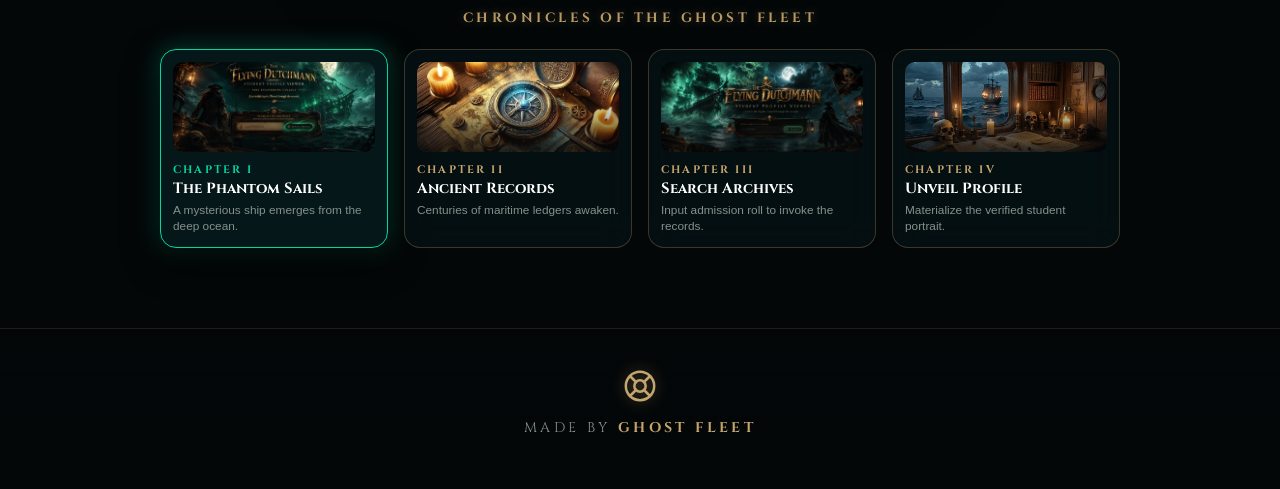
==== commit 483872c3: "Implement 15-second cinematic pirate film intro, procedural Web Audio soundscape, interactive admiss" ====
--- a/index.html
+++ b/index.html
@@ -25,11 +25,46 @@
     <div class="ocean-fog-vignette"></div>
   </div>
 
-  <!-- Minimal Elegant Brand Header -->
+  <!-- Cinematic 15-Second Intro Overlay -->
+  <div id="cinematicIntroOverlay" class="cinematic-intro-overlay" role="region" aria-label="Cinematic Introduction">
+    <div class="cinematic-letterbox cinematic-letterbox-top"></div>
+    <div class="cinematic-letterbox cinematic-letterbox-bottom"></div>
+
+    <div class="cinematic-scene-container">
+      <div class="intro-badge-row">
+        <span class="intro-crest-anchor" aria-hidden="true">&#9875;</span>
+        <span id="introSceneTag" class="intro-scene-tag">SCENE 1 // THE FORBIDDEN OCEAN</span>
+        <span class="intro-crest-anchor" aria-hidden="true">&#9875;</span>
+      </div>
+
+      <h2 id="introSceneTitle" class="intro-scene-title">The Forbidden Caribbean Ocean</h2>
+      <p id="introSceneText" class="intro-scene-text">Thick sea fog blankets the moonlit waters. Distant thunder rumbles across the eternal dark abyss...</p>
+
+      <!-- 5-Step Cinematic Progress Indicator -->
+      <div class="intro-scene-stepper" aria-hidden="true">
+        <div class="stepper-dot active" data-step="1"><span>1</span></div>
+        <div class="stepper-line"></div>
+        <div class="stepper-dot" data-step="2"><span>2</span></div>
+        <div class="stepper-line"></div>
+        <div class="stepper-dot" data-step="3"><span>3</span></div>
+        <div class="stepper-line"></div>
+        <div class="stepper-dot" data-step="4"><span>4</span></div>
+        <div class="stepper-line"></div>
+        <div class="stepper-dot" data-step="5"><span>5</span></div>
+      </div>
+    </div>
+
+    <!-- Skip Intro Action -->
+    <button id="skipIntroBtn" class="skip-intro-action" title="Skip cinematic introduction (or press Escape)" aria-label="Skip cinematic introduction">
+      <span class="skip-btn-text">SKIP INTRO</span>
+      <kbd class="skip-kbd">ESC</kbd>
+    </button>
+  </div>
+
+  <!-- Minimal Elegant Brand Header with Sound & Replay Controls -->
   <header class="ghost-fleet-header">
     <div class="fleet-crest-box">
       <div class="crest-insignia" aria-hidden="true">
-        <!-- Minimal Pirate Helm & Anchor -->
         <svg viewBox="0 0 24 24" fill="none" stroke="currentColor" stroke-width="2" stroke-linecap="round" stroke-linejoin="round">
           <circle cx="12" cy="5" r="3"></circle>
           <line x1="12" y1="22" x2="12" y2="8"></line>
@@ -38,6 +73,29 @@
       </div>
       <span class="crest-title">THE FLYING DUTCHMANN</span>
       <span class="crest-sub">GHOST FLEET</span>
+    </div>
+
+    <!-- Header Actions (Replay Intro & Nautical Web Audio Toggle) -->
+    <div class="header-action-controls">
+      <button id="replayIntroBtn" class="header-action-btn" title="Replay Cinematic Intro" aria-label="Replay Cinematic Introduction">
+        <svg class="header-btn-icon" viewBox="0 0 24 24" fill="none" stroke="currentColor" stroke-width="2" stroke-linecap="round" stroke-linejoin="round" aria-hidden="true">
+          <polygon points="5 3 19 12 5 21 5 3"></polygon>
+        </svg>
+        <span class="header-btn-label">REPLAY INTRO</span>
+      </button>
+
+      <button id="soundToggleBtn" class="header-action-btn sound-toggle-btn" title="Toggle Nautical Soundscape" aria-label="Toggle Nautical Soundscape" aria-pressed="false">
+        <svg id="soundIconMuted" class="header-btn-icon sound-icon" viewBox="0 0 24 24" fill="none" stroke="currentColor" stroke-width="2" stroke-linecap="round" stroke-linejoin="round" aria-hidden="true">
+          <polygon points="11 5 6 9 2 9 2 15 6 15 11 19 11 5"></polygon>
+          <line x1="23" y1="9" x2="17" y2="15"></line>
+          <line x1="17" y1="9" x2="23" y2="15"></line>
+        </svg>
+        <svg id="soundIconActive" class="header-btn-icon sound-icon hidden" viewBox="0 0 24 24" fill="none" stroke="currentColor" stroke-width="2" stroke-linecap="round" stroke-linejoin="round" aria-hidden="true">
+          <polygon points="11 5 6 9 2 9 2 15 6 15 11 19 11 5"></polygon>
+          <path d="M19.07 4.93a10 10 0 0 1 0 14.14M15.54 8.46a5 5 0 0 1 0 7.07"></path>
+        </svg>
+        <span id="soundLabel" class="header-btn-label">SOUND: OFF</span>
+      </button>
     </div>
   </header>
 
@@ -69,7 +127,27 @@
 
     <!-- Viewport 2: The Only Application Tool — Student Profile Archive -->
     <section class="archive-main-section" id="archive-section" aria-label="Student Profile Archive">
-      <div class="archive-console-card">
+      
+      <!-- Hanging Lanterns & Iron Chains Rigging Frame -->
+      <div class="archive-deck-rigging" aria-hidden="true">
+        <div class="hanging-lantern lantern-left">
+          <div class="lantern-chain"></div>
+          <div class="lantern-cage">
+            <div class="lantern-glow-emerald"></div>
+          </div>
+        </div>
+        <div class="hanging-lantern lantern-right">
+          <div class="lantern-chain"></div>
+          <div class="lantern-cage">
+            <div class="lantern-glow-gold"></div>
+          </div>
+        </div>
+      </div>
+
+      <div class="archive-console-card parchment-theme-card">
+        <!-- Horizontal Traveling Emerald Light Sweep on Form Submission -->
+        <div id="emeraldBeamSweep" class="emerald-beam-sweep" aria-hidden="true"></div>
+
         <!-- Antique Filigree Corner Accents -->
         <div class="card-corner corner-tl"></div>
         <div class="card-corner corner-tr"></div>
@@ -85,12 +163,25 @@
         <!-- Archival Search Query Form -->
         <form id="profileForm" class="archive-query-form" novalidate>
           <div class="input-field-group">
-            <label for="rollNumberInput" class="input-field-label">Enter Admission Number</label>
+            <div class="label-row">
+              <label for="rollNumberInput" class="input-field-label">Enter Admission Number</label>
+              <!-- Glowing Maritime Runes Strip -->
+              <div id="searchRunes" class="search-runes-strip" aria-hidden="true">
+                <span class="rune-glyph">&#9875;</span>
+                <span class="rune-glyph">&#9877;</span>
+                <span class="rune-glyph">&#9788;</span>
+                <span class="rune-glyph">&#9881;</span>
+              </div>
+            </div>
+
             <div class="input-field-wrapper">
-              <svg class="input-maritime-icon" viewBox="0 0 24 24" fill="none" stroke="currentColor" stroke-width="2" stroke-linecap="round" stroke-linejoin="round" aria-hidden="true">
-                <circle cx="12" cy="12" r="10"></circle>
-                <polygon points="16.24 7.76 14.12 14.12 7.76 16.24 9.88 9.88 16.24 7.76"></polygon>
-              </svg>
+              <!-- Interactive Rotating Brass Compass -->
+              <div class="archive-compass-widget" id="searchCompass" title="Archival Navigational Compass" aria-hidden="true">
+                <div class="compass-bezel"></div>
+                <div class="compass-dial-ring"></div>
+                <div id="compassNeedle" class="compass-needle-pointer"></div>
+              </div>
+
               <input 
                 type="text" 
                 id="rollNumberInput" 
@@ -106,10 +197,11 @@
           </div>
 
           <button type="submit" id="submitBtn" class="reveal-profile-btn">
-            <!-- Spectral Helm Sparkle -->
-            <svg class="btn-spectral-spark" viewBox="0 0 24 24" fill="none" stroke="currentColor" stroke-width="2" stroke-linecap="round" stroke-linejoin="round" aria-hidden="true">
-              <polygon points="12 2 15.09 8.26 22 9.27 17 14.14 18.18 21.02 12 17.77 5.82 21.02 7 14.14 2 9.27 8.91 8.26 12 2"></polygon>
-            </svg>
+            <!-- Illuminated Emerald Wax Seal -->
+            <div id="archiveSeal" class="archive-seal-badge" aria-hidden="true">
+              <span class="seal-anchor-icon">&#9875;</span>
+              <div class="seal-glow-halo"></div>
+            </div>
             <span id="btnText">REVEAL PROFILE</span>
           </button>
         </form>
@@ -117,7 +209,7 @@
         <!-- Dynamic Output States -->
         <div class="portal-state-container">
           
-          <!-- State 1: Mystical Archival Summoning State (No Developer Console!) -->
+          <!-- State 1: Mystical Archival Summoning State -->
           <div id="loadingState" class="portal-state loading-state hidden" aria-live="polite">
             <div class="mystic-summon-box">
               <div class="mystic-compass-spinner" aria-hidden="true">
@@ -187,6 +279,67 @@
 
         </div>
       </div>
+
+      <!-- Interactive 4-Chapter Narrative Story Strip (From Live Storyboard Reference) -->
+      <nav class="story-chapters-nav" aria-label="Interactive Story Chapters">
+        <div class="story-chapters-header">
+          <span class="story-chapters-title">CHRONICLES OF THE GHOST FLEET</span>
+        </div>
+        <div class="story-chapters-track">
+          <!-- Chapter 1 -->
+          <button type="button" class="story-chapter-card active" data-chapter="0" title="Focus Scene 1: The Phantom Sails">
+            <div class="chapter-thumb-box">
+              <img src="assets/ship-moon-night.png" alt="Phantom ship sails" class="chapter-thumb-img" loading="lazy">
+              <div class="chapter-thumb-overlay"></div>
+            </div>
+            <div class="chapter-info">
+              <span class="chapter-num">CHAPTER I</span>
+              <h4 class="chapter-name">The Phantom Sails</h4>
+              <p class="chapter-desc">A mysterious ship emerges from the deep ocean.</p>
+            </div>
+          </button>
+
+          <!-- Chapter 2 -->
+          <button type="button" class="story-chapter-card" data-chapter="1" title="Focus Scene 2: Ancient Records">
+            <div class="chapter-thumb-box">
+              <img src="assets/mystic-compass-map.jpg" alt="Ancient records" class="chapter-thumb-img" loading="lazy">
+              <div class="chapter-thumb-overlay"></div>
+            </div>
+            <div class="chapter-info">
+              <span class="chapter-num">CHAPTER II</span>
+              <h4 class="chapter-name">Ancient Records</h4>
+              <p class="chapter-desc">Centuries of maritime ledgers awaken.</p>
+            </div>
+          </button>
+
+          <!-- Chapter 3 -->
+          <button type="button" class="story-chapter-card" data-chapter="2" title="Focus Scene 3: Search Archives">
+            <div class="chapter-thumb-box">
+              <img src="assets/hero-ship-captain.png" alt="Search archives" class="chapter-thumb-img" loading="lazy">
+              <div class="chapter-thumb-overlay"></div>
+            </div>
+            <div class="chapter-info">
+              <span class="chapter-num">CHAPTER III</span>
+              <h4 class="chapter-name">Search Archives</h4>
+              <p class="chapter-desc">Input admission roll to invoke the records.</p>
+            </div>
+          </button>
+
+          <!-- Chapter 4 -->
+          <button type="button" class="story-chapter-card" data-chapter="3" title="Focus Scene 4: Unveil Profile">
+            <div class="chapter-thumb-box">
+              <img src="assets/captains-cabin.jpg" alt="Unveil profile" class="chapter-thumb-img" loading="lazy">
+              <div class="chapter-thumb-overlay"></div>
+            </div>
+            <div class="chapter-info">
+              <span class="chapter-num">CHAPTER IV</span>
+              <h4 class="chapter-name">Unveil Profile</h4>
+              <p class="chapter-desc">Materialize the verified student portrait.</p>
+            </div>
+          </button>
+        </div>
+      </nav>
+
     </section>
   </main>
 
@@ -216,8 +369,9 @@
     </div>
   </div>
 
-  <!-- Scripts -->
+  <!-- Scripts: Sound Engine -> 3D WebGL Engine -> App Orchestrator -->
+  <script src="sound-engine.js"></script>
   <script src="dutchman-3d.js"></script>
   <script src="app.js"></script>
 </body>
-</html>
+</html>
--- a/style.css
+++ b/style.css
@@ -66,6 +66,11 @@
   outline-offset: 4px;
 }
 
+/* Utility Hidden */
+.hidden {
+  display: none !important;
+}
+
 /* --------------------------------------------------------------------------
    3D WebGL Canvas Layer
    -------------------------------------------------------------------------- */
@@ -96,7 +101,187 @@
 }
 
 /* --------------------------------------------------------------------------
-   Minimal Elegant Header
+   Cinematic 15-Second Intro Overlay
+   -------------------------------------------------------------------------- */
+.cinematic-intro-overlay {
+  position: fixed;
+  inset: 0;
+  z-index: 100;
+  display: flex;
+  flex-direction: column;
+  justify-content: center;
+  align-items: center;
+  pointer-events: auto;
+  transition: opacity 800ms var(--ease-cinematic), visibility 800ms;
+}
+
+.cinematic-intro-overlay.dismissed {
+  opacity: 0;
+  visibility: hidden;
+  pointer-events: none;
+}
+
+/* Movie Letterbox Bars */
+.cinematic-letterbox {
+  position: absolute;
+  left: 0;
+  width: 100%;
+  height: 9vh;
+  min-height: 55px;
+  background: #020506;
+  z-index: 2;
+  box-shadow: 0 0 30px rgba(0, 0, 0, 0.9);
+  pointer-events: none;
+}
+.cinematic-letterbox-top { top: 0; }
+.cinematic-letterbox-bottom { bottom: 0; }
+
+.cinematic-scene-container {
+  position: relative;
+  z-index: 3;
+  max-width: 820px;
+  width: 90%;
+  padding: 40px 30px;
+  text-align: center;
+  display: flex;
+  flex-direction: column;
+  align-items: center;
+  gap: 16px;
+  pointer-events: none;
+}
+
+.intro-badge-row {
+  display: flex;
+  align-items: center;
+  gap: 12px;
+}
+
+.intro-crest-anchor {
+  color: var(--color-antique-gold);
+  font-size: 1.1rem;
+  filter: drop-shadow(0 0 8px var(--color-antique-gold-glow));
+}
+
+.intro-scene-tag {
+  font-family: var(--font-cinematic);
+  font-size: 0.84rem;
+  font-weight: 700;
+  letter-spacing: 0.28em;
+  color: var(--color-antique-gold);
+  text-transform: uppercase;
+  text-shadow: 0 0 12px var(--color-antique-gold-glow);
+}
+
+.intro-scene-title {
+  font-family: var(--font-cinematic);
+  font-size: clamp(2.0rem, 5.5vw, 3.8rem);
+  font-weight: 800;
+  letter-spacing: 0.16em;
+  line-height: 1.1;
+  text-transform: uppercase;
+  color: #FFFFFF;
+  background: linear-gradient(180deg, #FFFFFF 0%, #E6DDC8 55%, var(--color-antique-gold) 100%);
+  -webkit-background-clip: text;
+  -webkit-text-fill-color: transparent;
+  filter: drop-shadow(0 0 35px rgba(0, 214, 160, 0.50));
+  transition: opacity 400ms ease, transform 400ms ease;
+}
+
+.intro-scene-text {
+  font-family: var(--font-serif-quote);
+  font-style: italic;
+  font-size: clamp(1.15rem, 2.4vw, 1.55rem);
+  color: var(--color-weathered-ivory);
+  letter-spacing: 0.04em;
+  max-width: 660px;
+  line-height: 1.6;
+  text-shadow: 0 2px 14px rgba(0, 0, 0, 0.95);
+  transition: opacity 400ms ease;
+}
+
+/* 5-Step Stepper */
+.intro-scene-stepper {
+  display: flex;
+  align-items: center;
+  gap: 10px;
+  margin-top: 10px;
+}
+
+.stepper-dot {
+  width: 28px;
+  height: 28px;
+  border-radius: 50%;
+  border: 1px solid rgba(197, 164, 109, 0.45);
+  background: rgba(3, 7, 8, 0.7);
+  display: flex;
+  align-items: center;
+  justify-content: center;
+  font-family: var(--font-cinematic);
+  font-size: 0.72rem;
+  font-weight: 700;
+  color: var(--color-fog-grey);
+  transition: all 350ms ease;
+}
+
+.stepper-dot.active {
+  border-color: var(--color-ghost-emerald);
+  color: #030708;
+  background: var(--color-ghost-emerald);
+  box-shadow: 0 0 18px var(--color-ghost-emerald-glow);
+  transform: scale(1.12);
+}
+
+.stepper-line {
+  width: 20px;
+  height: 1px;
+  background: rgba(197, 164, 109, 0.35);
+}
+
+/* Skip Intro Action Button */
+.skip-intro-action {
+  position: absolute;
+  bottom: 24px;
+  right: 36px;
+  z-index: 105;
+  display: flex;
+  align-items: center;
+  gap: 10px;
+  background: rgba(6, 21, 23, 0.85);
+  backdrop-filter: blur(14px);
+  -webkit-backdrop-filter: blur(14px);
+  border: 1px solid rgba(197, 164, 109, 0.45);
+  padding: 10px 20px;
+  border-radius: 9999px;
+  color: var(--color-weathered-ivory);
+  font-family: var(--font-cinematic);
+  font-size: 0.80rem;
+  font-weight: 700;
+  letter-spacing: 0.20em;
+  cursor: pointer;
+  box-shadow: 0 4px 20px rgba(0, 0, 0, 0.6);
+  transition: transform 200ms ease, border-color 200ms ease, box-shadow 200ms ease;
+  pointer-events: auto;
+}
+
+.skip-intro-action:hover {
+  transform: translateY(-2px);
+  border-color: var(--color-ghost-emerald);
+  box-shadow: 0 0 25px rgba(0, 214, 160, 0.35);
+  color: #FFFFFF;
+}
+
+.skip-kbd {
+  background: rgba(0, 214, 160, 0.18);
+  border: 1px solid rgba(0, 214, 160, 0.45);
+  color: var(--color-ghost-emerald);
+  padding: 2px 7px;
+  border-radius: 4px;
+  font-family: var(--font-mono);
+  font-size: 0.68rem;
+}
+
+/* --------------------------------------------------------------------------
+   Minimal Elegant Header & Action Controls
    -------------------------------------------------------------------------- */
 .ghost-fleet-header {
   position: fixed;
@@ -104,9 +289,9 @@
   left: 0;
   width: 100%;
   display: flex;
-  justify-content: flex-start;
-  align-items: center;
-  padding: 28px 45px;
+  justify-content: space-between;
+  align-items: center;
+  padding: 24px 45px;
   z-index: 40;
   pointer-events: auto;
 }
@@ -115,7 +300,7 @@
   display: flex;
   align-items: center;
   gap: 14px;
-  background: rgba(6, 21, 23, 0.60);
+  background: rgba(6, 21, 23, 0.65);
   backdrop-filter: blur(14px);
   -webkit-backdrop-filter: blur(14px);
   border: 1px solid rgba(197, 164, 109, 0.28);
@@ -156,6 +341,62 @@
   color: var(--color-ghost-emerald);
   border-left: 1px solid rgba(197, 164, 109, 0.35);
   padding-left: 12px;
+}
+
+/* Header Action Controls */
+.header-action-controls {
+  display: flex;
+  align-items: center;
+  gap: 12px;
+}
+
+.header-action-btn {
+  display: inline-flex;
+  align-items: center;
+  gap: 8px;
+  background: rgba(6, 21, 23, 0.65);
+  backdrop-filter: blur(14px);
+  -webkit-backdrop-filter: blur(14px);
+  border: 1px solid rgba(197, 164, 109, 0.32);
+  padding: 8px 18px;
+  border-radius: 9999px;
+  color: var(--color-weathered-ivory);
+  font-family: var(--font-cinematic);
+  font-size: 0.74rem;
+  font-weight: 700;
+  letter-spacing: 0.18em;
+  cursor: pointer;
+  transition: all 250ms ease;
+  box-shadow: 0 4px 18px rgba(0, 0, 0, 0.4);
+}
+
+.header-btn-icon {
+  width: 15px;
+  height: 15px;
+  color: var(--color-antique-gold);
+  transition: color 200ms ease;
+}
+
+.header-action-btn:hover {
+  transform: translateY(-2px);
+  border-color: var(--color-ghost-emerald);
+  color: #FFFFFF;
+  box-shadow: 0 0 20px rgba(0, 214, 160, 0.32);
+}
+
+.header-action-btn:hover .header-btn-icon {
+  color: var(--color-ghost-emerald);
+}
+
+.sound-toggle-btn.sound-active {
+  border-color: var(--color-ghost-emerald);
+  background: rgba(0, 214, 160, 0.14);
+  color: var(--color-ghost-emerald);
+  box-shadow: 0 0 22px var(--color-ghost-emerald-glow);
+}
+
+.sound-toggle-btn.sound-active .header-btn-icon {
+  color: var(--color-ghost-emerald);
 }
 
 /* --------------------------------------------------------------------------
@@ -290,7 +531,7 @@
 }
 
 /* --------------------------------------------------------------------------
-   Viewport 2: Student Profile Viewer — The Mystic Archive Altar
+   Viewport 2: Student Profile Viewer — Parchment Altar & Deck Rigging
    -------------------------------------------------------------------------- */
 .archive-main-section {
   position: relative;
@@ -299,20 +540,82 @@
   flex-direction: column;
   justify-content: center;
   align-items: center;
-  padding: 120px 24px;
+  padding: 120px 24px 80px;
   z-index: 20;
 }
 
+/* Deck Rigging & Lanterns Frame */
+.archive-deck-rigging {
+  position: relative;
+  width: 100%;
+  max-width: 680px;
+  height: 0;
+  pointer-events: none;
+  z-index: 25;
+}
+
+.hanging-lantern {
+  position: absolute;
+  top: -45px;
+  display: flex;
+  flex-direction: column;
+  align-items: center;
+}
+
+.lantern-left { left: -32px; }
+.lantern-right { right: -32px; }
+
+.lantern-chain {
+  width: 2px;
+  height: 50px;
+  background: repeating-linear-gradient(180deg, #6c6356 0px, #2a251e 4px, #6c6356 8px);
+}
+
+.lantern-cage {
+  width: 24px;
+  height: 36px;
+  border: 1.5px solid var(--color-antique-gold);
+  border-radius: 6px;
+  position: relative;
+  background: rgba(10, 25, 25, 0.75);
+  box-shadow: 0 0 16px rgba(0, 0, 0, 0.9);
+}
+
+.lantern-glow-emerald {
+  position: absolute;
+  inset: 4px;
+  background: var(--color-ghost-emerald);
+  border-radius: 4px;
+  box-shadow: 0 0 25px var(--color-ghost-emerald), 0 0 45px var(--color-ghost-emerald);
+  animation: lanternFlicker 3.2s infinite alternate ease-in-out;
+}
+
+.lantern-glow-gold {
+  position: absolute;
+  inset: 4px;
+  background: var(--color-antique-gold);
+  border-radius: 4px;
+  box-shadow: 0 0 25px var(--color-antique-gold), 0 0 45px var(--color-antique-gold);
+  animation: lanternFlicker 2.7s infinite alternate-reverse ease-in-out;
+}
+
+@keyframes lanternFlicker {
+  0% { opacity: 0.65; }
+  50% { opacity: 1; }
+  100% { opacity: 0.8; }
+}
+
+/* Archive Console Card — Weathered Parchment Theme */
 .archive-console-card {
   width: 100%;
-  max-width: 580px;
-  background: var(--glass-bg);
+  max-width: 600px;
+  background: radial-gradient(ellipse at 50% 20%, rgba(12, 34, 33, 0.85) 0%, rgba(4, 14, 16, 0.92) 100%);
   backdrop-filter: blur(28px);
   -webkit-backdrop-filter: blur(28px);
-  border: 1px solid var(--glass-border);
+  border: 1px solid rgba(197, 164, 109, 0.40);
   border-radius: 26px;
-  padding: 48px 40px;
-  box-shadow: var(--glass-shadow);
+  padding: 48px 42px;
+  box-shadow: 0 30px 80px -15px rgba(0, 0, 0, 0.92), 0 0 50px -10px var(--color-ghost-emerald-glow);
   position: relative;
   overflow: hidden;
   transition: border-color var(--transition-smooth), box-shadow var(--transition-smooth);
@@ -328,6 +631,29 @@
   background: linear-gradient(90deg, transparent, var(--color-antique-gold), var(--color-ghost-emerald), transparent);
 }
 
+/* Traveling Emerald Light Sweep on Form Submission */
+.emerald-beam-sweep {
+  position: absolute;
+  top: 0;
+  bottom: 0;
+  width: 140px;
+  left: -160px;
+  background: linear-gradient(90deg, transparent, rgba(0, 214, 160, 0.42), rgba(255, 255, 255, 0.6), rgba(0, 214, 160, 0.42), transparent);
+  pointer-events: none;
+  z-index: 10;
+  opacity: 0;
+}
+
+.emerald-beam-sweep.sweeping {
+  animation: beamSweepAnim 1.25s cubic-bezier(0.22, 1, 0.36, 1) forwards;
+}
+
+@keyframes beamSweepAnim {
+  0% { left: -160px; opacity: 0.2; }
+  50% { opacity: 0.9; }
+  100% { left: 110%; opacity: 0; }
+}
+
 /* Corner Antique Accents */
 .card-corner {
   position: absolute;
@@ -336,7 +662,7 @@
   border-color: var(--color-antique-gold);
   border-style: solid;
   pointer-events: none;
-  opacity: 0.65;
+  opacity: 0.75;
 }
 .corner-tl { top: 12px; left: 12px; border-width: 1px 0 0 1px; }
 .corner-tr { top: 12px; right: 12px; border-width: 1px 1px 0 0; }
@@ -395,6 +721,12 @@
   text-align: left;
 }
 
+.label-row {
+  display: flex;
+  justify-content: space-between;
+  align-items: center;
+}
+
 .input-field-label {
   font-family: var(--font-cinematic);
   font-size: 0.82rem;
@@ -404,29 +736,74 @@
   text-transform: uppercase;
 }
 
+.search-runes-strip {
+  display: flex;
+  gap: 8px;
+  color: var(--color-antique-gold);
+  font-size: 0.88rem;
+  opacity: 0.40;
+  transition: opacity 300ms ease, color 300ms ease;
+}
+
+.search-runes-strip.glow {
+  opacity: 1;
+  color: var(--color-ghost-emerald);
+  text-shadow: 0 0 10px var(--color-ghost-emerald);
+}
+
 .input-field-wrapper {
   position: relative;
   display: flex;
   align-items: center;
 }
 
-.input-maritime-icon {
-  position: absolute;
-  left: 20px;
-  width: 22px;
-  height: 22px;
-  color: var(--color-antique-gold);
-  opacity: 0.75;
+/* Navigational Brass Compass Widget */
+.archive-compass-widget {
+  position: absolute;
+  left: 16px;
+  width: 32px;
+  height: 32px;
+  display: flex;
+  align-items: center;
+  justify-content: center;
   pointer-events: none;
-  transition: color var(--transition-smooth), opacity var(--transition-smooth);
+  z-index: 2;
+}
+
+.compass-bezel {
+  position: absolute;
+  inset: 0;
+  border-radius: 50%;
+  border: 1.5px solid var(--color-antique-gold);
+  background: radial-gradient(circle, #1a1e1b 0%, #0a0e0c 100%);
+  box-shadow: 0 0 8px var(--color-antique-gold-glow);
+}
+
+.compass-dial-ring {
+  position: absolute;
+  inset: 4px;
+  border-radius: 50%;
+  border: 1px dashed rgba(0, 214, 160, 0.4);
+}
+
+.compass-needle-pointer {
+  position: absolute;
+  width: 2.5px;
+  height: 18px;
+  background: linear-gradient(180deg, #ff4f4f 0%, #ff4f4f 50%, #ffffff 50%, #ffffff 100%);
+  border-radius: 2px;
+  transform-origin: center center;
+  transform: rotate(0deg);
+  transition: transform 150ms cubic-bezier(0.34, 1.56, 0.64, 1);
+  box-shadow: 0 0 4px rgba(255, 79, 79, 0.6);
 }
 
 .archive-text-input {
   width: 100%;
-  background: rgba(3, 7, 8, 0.85);
-  border: 1px solid rgba(197, 164, 109, 0.35);
+  background: rgba(3, 7, 8, 0.88);
+  border: 1px solid rgba(197, 164, 109, 0.38);
   border-radius: 14px;
-  padding: 18px 20px 18px 56px;
+  padding: 18px 20px 18px 58px;
   color: #FFFFFF;
   font-family: var(--font-mono);
   font-size: 1.05rem;
@@ -444,13 +821,7 @@
   box-shadow: 0 0 25px rgba(0, 214, 160, 0.30), inset 0 0 12px rgba(0, 214, 160, 0.08);
 }
 
-.archive-text-input:focus + .input-maritime-icon,
-.input-field-wrapper:focus-within .input-maritime-icon {
-  color: var(--color-ghost-emerald);
-  opacity: 1;
-}
-
-/* Reveal Profile Button */
+/* Reveal Profile Button with Wax Seal */
 .reveal-profile-btn {
   position: relative;
   width: 100%;
@@ -468,10 +839,49 @@
   display: flex;
   align-items: center;
   justify-content: center;
-  gap: 12px;
+  gap: 14px;
   box-shadow: 0 0 28px rgba(0, 214, 160, 0.32);
   transition: transform 220ms ease, box-shadow 220ms ease, background 220ms ease;
   overflow: hidden;
+}
+
+.archive-seal-badge {
+  position: relative;
+  width: 26px;
+  height: 26px;
+  border-radius: 50%;
+  background: radial-gradient(circle, #851c1c 0%, #400909 100%);
+  border: 1px solid var(--color-antique-gold);
+  display: flex;
+  align-items: center;
+  justify-content: center;
+  flex-shrink: 0;
+  box-shadow: 0 0 8px rgba(0, 0, 0, 0.6);
+}
+
+.seal-anchor-icon {
+  font-size: 0.85rem;
+  color: var(--color-antique-gold);
+}
+
+.seal-glow-halo {
+  position: absolute;
+  inset: -6px;
+  border-radius: 50%;
+  background: radial-gradient(circle, rgba(0, 214, 160, 0.8) 0%, transparent 70%);
+  opacity: 0;
+  transition: opacity 250ms ease;
+  pointer-events: none;
+}
+
+.archive-seal-badge.ignited .seal-glow-halo {
+  opacity: 1;
+  animation: sealIgnitePulse 0.8s infinite alternate;
+}
+
+@keyframes sealIgnitePulse {
+  from { transform: scale(1); opacity: 0.7; }
+  to { transform: scale(1.4); opacity: 1; }
 }
 
 .reveal-profile-btn::before {
@@ -505,14 +915,8 @@
   transform: none !important;
 }
 
-.btn-spectral-spark {
-  width: 20px;
-  height: 20px;
-  color: var(--color-ghost-emerald);
-}
-
 /* --------------------------------------------------------------------------
-   Dynamic Portal States (No Developer Console!)
+   Dynamic Portal States
    -------------------------------------------------------------------------- */
 .portal-state-container {
   margin-top: 30px;
@@ -756,6 +1160,126 @@
 .action-btn-svg {
   width: 17px;
   height: 17px;
+}
+
+/* --------------------------------------------------------------------------
+   Interactive 4-Chapter Narrative Story Strip (Live Reference Integration)
+   -------------------------------------------------------------------------- */
+.story-chapters-nav {
+  width: 100%;
+  max-width: 980px;
+  margin-top: 60px;
+  padding: 0 10px;
+}
+
+.story-chapters-header {
+  text-align: center;
+  margin-bottom: 20px;
+}
+
+.story-chapters-title {
+  font-family: var(--font-cinematic);
+  font-size: 0.84rem;
+  font-weight: 700;
+  letter-spacing: 0.26em;
+  color: var(--color-antique-gold);
+  text-transform: uppercase;
+  text-shadow: 0 0 10px var(--color-antique-gold-glow);
+}
+
+.story-chapters-track {
+  display: grid;
+  grid-template-columns: repeat(4, 1fr);
+  gap: 16px;
+}
+
+.story-chapter-card {
+  background: rgba(5, 17, 19, 0.85);
+  backdrop-filter: blur(16px);
+  -webkit-backdrop-filter: blur(16px);
+  border: 1px solid rgba(197, 164, 109, 0.28);
+  border-radius: 16px;
+  padding: 12px;
+  display: flex;
+  flex-direction: column;
+  gap: 10px;
+  cursor: pointer;
+  text-align: left;
+  transition: all 280ms ease;
+  position: relative;
+  overflow: hidden;
+  color: inherit;
+}
+
+.story-chapter-card:hover {
+  transform: translateY(-4px);
+  border-color: var(--color-antique-gold);
+  box-shadow: 0 10px 30px rgba(0, 0, 0, 0.8), 0 0 20px var(--color-antique-gold-glow);
+}
+
+.story-chapter-card.active {
+  border-color: var(--color-ghost-emerald);
+  box-shadow: 0 12px 35px rgba(0, 0, 0, 0.85), 0 0 25px var(--color-ghost-emerald-glow);
+  background: rgba(6, 25, 27, 0.95);
+}
+
+.chapter-thumb-box {
+  width: 100%;
+  height: 90px;
+  border-radius: 10px;
+  overflow: hidden;
+  position: relative;
+  background: #000;
+}
+
+.chapter-thumb-img {
+  width: 100%;
+  height: 100%;
+  object-fit: cover;
+  transition: transform 400ms ease;
+}
+
+.story-chapter-card:hover .chapter-thumb-img {
+  transform: scale(1.08);
+}
+
+.chapter-thumb-overlay {
+  position: absolute;
+  inset: 0;
+  background: linear-gradient(180deg, transparent 40%, rgba(3, 7, 8, 0.80) 100%);
+}
+
+.chapter-info {
+  display: flex;
+  flex-direction: column;
+  gap: 3px;
+}
+
+.chapter-num {
+  font-family: var(--font-cinematic);
+  font-size: 0.68rem;
+  font-weight: 700;
+  letter-spacing: 0.20em;
+  color: var(--color-antique-gold);
+  text-transform: uppercase;
+}
+
+.story-chapter-card.active .chapter-num {
+  color: var(--color-ghost-emerald);
+}
+
+.chapter-name {
+  font-family: var(--font-cinematic);
+  font-size: 0.92rem;
+  font-weight: 700;
+  color: #FFFFFF;
+  line-height: 1.25;
+}
+
+.chapter-desc {
+  font-size: 0.74rem;
+  color: var(--color-fog-grey);
+  line-height: 1.4;
 }
 
 /* --------------------------------------------------------------------------
@@ -885,9 +1409,15 @@
 /* --------------------------------------------------------------------------
    Responsive Design & Breakpoints
    -------------------------------------------------------------------------- */
+@media (max-width: 900px) {
+  .story-chapters-track {
+    grid-template-columns: repeat(2, 1fr);
+  }
+}
+
 @media (max-width: 768px) {
   .ghost-fleet-header {
-    padding: 18px 20px;
+    padding: 16px 20px;
   }
   .crest-sub {
     display: none;
@@ -905,4 +1435,16 @@
     width: 180px;
     height: 220px;
   }
-}
+  .hanging-lantern {
+    display: none;
+  }
+  .story-chapters-track {
+    grid-template-columns: 1fr;
+  }
+  .skip-intro-action {
+    bottom: 16px;
+    right: 18px;
+    padding: 8px 14px;
+    font-size: 0.72rem;
+  }
+}
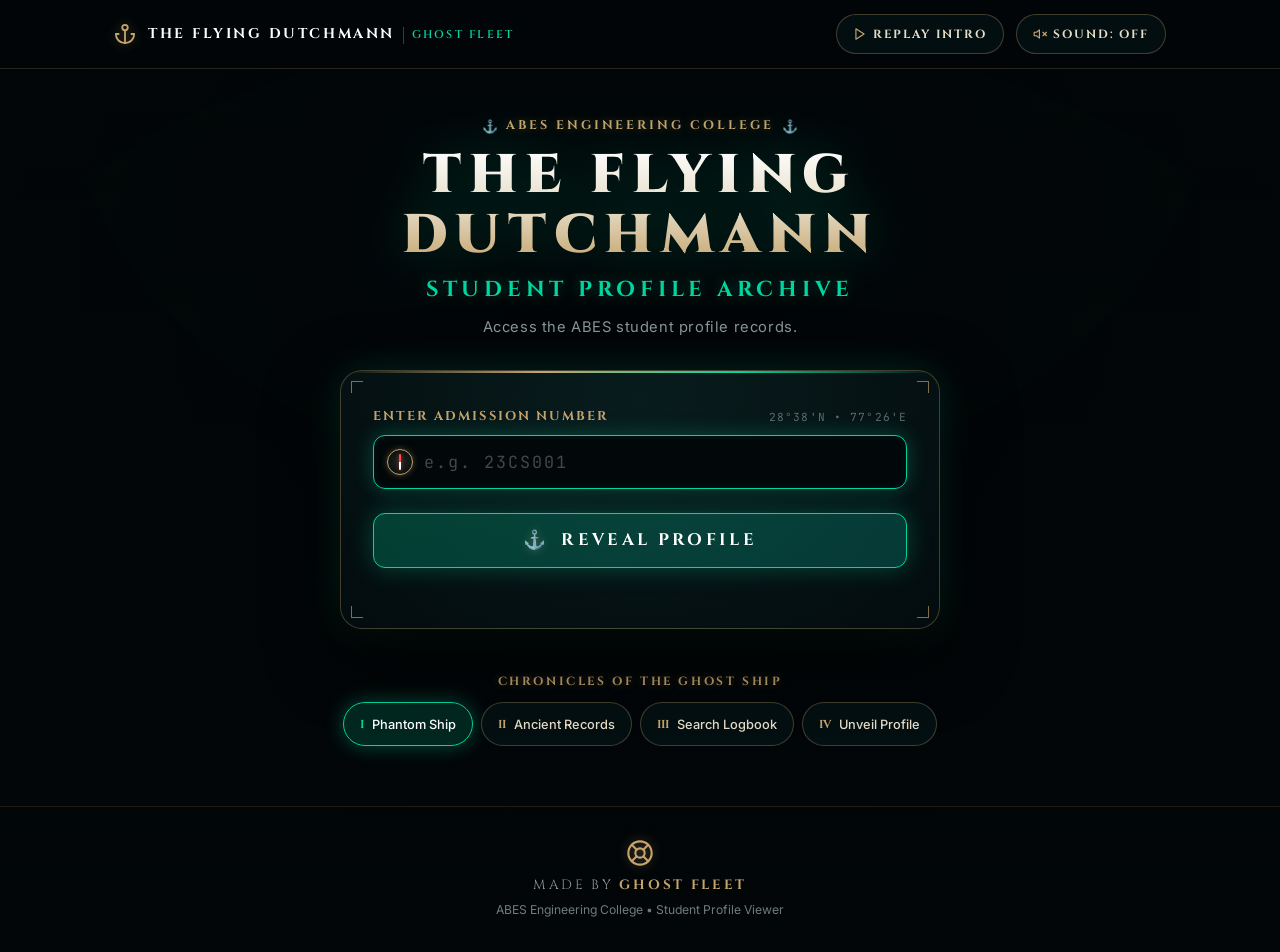
==== commit a32c7d75: "Checkpoint before complete from-scratch frontend rebuild" ====
--- a/index.html
+++ b/index.html
@@ -6,7 +6,7 @@
   <meta http-equiv="X-UA-Compatible" content="IE=edge">
   <title>THE FLYING DUTCHMANN — ABES Student Profile Viewer | GHOST FLEET</title>
   <meta name="description" content="Cinematic 3D Pirate-Themed Student Profile Viewer for ABES Engineering College. Made by GHOST FLEET.">
-  <meta name="theme-color" content="#030708">
+  <meta name="theme-color" content="#020608">
   
   <link rel="stylesheet" href="style.css">
   <link rel="preconnect" href="https://fonts.googleapis.com">
@@ -16,19 +16,18 @@
   <!-- Three.js (r128 UMD) & GSAP 3.12 Animation Library -->
   <script src="https://cdnjs.cloudflare.com/ajax/libs/three.js/r128/three.min.js"></script>
   <script src="https://cdnjs.cloudflare.com/ajax/libs/gsap/3.12.5/gsap.min.js"></script>
-  <script src="https://cdnjs.cloudflare.com/ajax/libs/gsap/3.12.5/ScrollTrigger.min.js"></script>
 </head>
 <body>
   <!-- 3D Cursed Ghost Ship WebGL Canvas Background -->
   <div class="dutchman-canvas-container" aria-hidden="true">
     <canvas id="dutchmanCanvas" class="dutchman-canvas"></canvas>
-    <div class="ocean-fog-vignette"></div>
+    <div class="ocean-depth-vignette"></div>
   </div>
 
-  <!-- Cinematic 15-Second Intro Overlay -->
+  <!-- Cinematic 15-Second Intro Overlay (Completely Removed When Dismissed) -->
   <div id="cinematicIntroOverlay" class="cinematic-intro-overlay" role="region" aria-label="Cinematic Introduction">
-    <div class="cinematic-letterbox cinematic-letterbox-top"></div>
-    <div class="cinematic-letterbox cinematic-letterbox-bottom"></div>
+    <div class="cinematic-letterbox cinematic-letterbox-top" aria-hidden="true"></div>
+    <div class="cinematic-letterbox cinematic-letterbox-bottom" aria-hidden="true"></div>
 
     <div class="cinematic-scene-container">
       <div class="intro-badge-row">
@@ -61,291 +60,212 @@
     </button>
   </div>
 
-  <!-- Minimal Elegant Brand Header with Sound & Replay Controls -->
-  <header class="ghost-fleet-header">
-    <div class="fleet-crest-box">
-      <div class="crest-insignia" aria-hidden="true">
-        <svg viewBox="0 0 24 24" fill="none" stroke="currentColor" stroke-width="2" stroke-linecap="round" stroke-linejoin="round">
-          <circle cx="12" cy="5" r="3"></circle>
-          <line x1="12" y1="22" x2="12" y2="8"></line>
-          <path d="M5 12H2a10 10 0 0 0 20 0h-3"></path>
-        </svg>
-      </div>
-      <span class="crest-title">THE FLYING DUTCHMANN</span>
-      <span class="crest-sub">GHOST FLEET</span>
-    </div>
-
-    <!-- Header Actions (Replay Intro & Nautical Web Audio Toggle) -->
-    <div class="header-action-controls">
-      <button id="replayIntroBtn" class="header-action-btn" title="Replay Cinematic Intro" aria-label="Replay Cinematic Introduction">
-        <svg class="header-btn-icon" viewBox="0 0 24 24" fill="none" stroke="currentColor" stroke-width="2" stroke-linecap="round" stroke-linejoin="round" aria-hidden="true">
-          <polygon points="5 3 19 12 5 21 5 3"></polygon>
-        </svg>
-        <span class="header-btn-label">REPLAY INTRO</span>
-      </button>
-
-      <button id="soundToggleBtn" class="header-action-btn sound-toggle-btn" title="Toggle Nautical Soundscape" aria-label="Toggle Nautical Soundscape" aria-pressed="false">
-        <svg id="soundIconMuted" class="header-btn-icon sound-icon" viewBox="0 0 24 24" fill="none" stroke="currentColor" stroke-width="2" stroke-linecap="round" stroke-linejoin="round" aria-hidden="true">
-          <polygon points="11 5 6 9 2 9 2 15 6 15 11 19 11 5"></polygon>
-          <line x1="23" y1="9" x2="17" y2="15"></line>
-          <line x1="17" y1="9" x2="23" y2="15"></line>
-        </svg>
-        <svg id="soundIconActive" class="header-btn-icon sound-icon hidden" viewBox="0 0 24 24" fill="none" stroke="currentColor" stroke-width="2" stroke-linecap="round" stroke-linejoin="round" aria-hidden="true">
-          <polygon points="11 5 6 9 2 9 2 15 6 15 11 19 11 5"></polygon>
-          <path d="M19.07 4.93a10 10 0 0 1 0 14.14M15.54 8.46a5 5 0 0 1 0 7.07"></path>
-        </svg>
-        <span id="soundLabel" class="header-btn-label">SOUND: OFF</span>
-      </button>
+  <!-- Header: Minimal Brand Identity & Navigation Controls -->
+  <header class="app-header">
+    <div class="header-inner">
+      <div class="brand-crest">
+        <div class="crest-icon" aria-hidden="true">
+          <svg viewBox="0 0 24 24" fill="none" stroke="currentColor" stroke-width="2" stroke-linecap="round" stroke-linejoin="round">
+            <circle cx="12" cy="5" r="3"></circle>
+            <line x1="12" y1="22" x2="12" y2="8"></line>
+            <path d="M5 12H2a10 10 0 0 0 20 0h-3"></path>
+          </svg>
+        </div>
+        <div class="crest-titles">
+          <span class="crest-brand-name">THE FLYING DUTCHMANN</span>
+          <span class="crest-attribution">GHOST FLEET</span>
+        </div>
+      </div>
+
+      <div class="header-actions">
+        <button id="replayIntroBtn" class="action-btn action-btn-secondary" title="Replay Cinematic Introduction" aria-label="Replay Cinematic Introduction">
+          <svg class="btn-svg-icon" viewBox="0 0 24 24" fill="none" stroke="currentColor" stroke-width="2" stroke-linecap="round" stroke-linejoin="round" aria-hidden="true">
+            <polygon points="5 3 19 12 5 21 5 3"></polygon>
+          </svg>
+          <span class="btn-label-text">REPLAY INTRO</span>
+        </button>
+
+        <button id="soundToggleBtn" class="action-btn action-btn-sound" title="Toggle Nautical Soundscape" aria-label="Toggle Nautical Soundscape" aria-pressed="false">
+          <svg id="soundIconMuted" class="btn-svg-icon" viewBox="0 0 24 24" fill="none" stroke="currentColor" stroke-width="2" stroke-linecap="round" stroke-linejoin="round" aria-hidden="true">
+            <polygon points="11 5 6 9 2 9 2 15 6 15 11 19 11 5"></polygon>
+            <line x1="23" y1="9" x2="17" y2="15"></line>
+            <line x1="17" y1="9" x2="23" y2="15"></line>
+          </svg>
+          <svg id="soundIconActive" class="btn-svg-icon hidden" viewBox="0 0 24 24" fill="none" stroke="currentColor" stroke-width="2" stroke-linecap="round" stroke-linejoin="round" aria-hidden="true">
+            <polygon points="11 5 6 9 2 9 2 15 6 15 11 19 11 5"></polygon>
+            <path d="M19.07 4.93a10 10 0 0 1 0 14.14M15.54 8.46a5 5 0 0 1 0 7.07"></path>
+          </svg>
+          <span id="soundLabel" class="btn-label-text">SOUND: OFF</span>
+        </button>
+      </div>
     </div>
   </header>
 
-  <main>
-    <!-- Viewport 1: The Cinematic Ghost Ship & Monumental Titles -->
-    <section class="hero-cursed-section" id="hero">
-      <div class="hero-content-wrapper">
-        <div class="hero-subtitle-bar">
-          <span class="ornament-line"></span>
-          <span class="hero-pre-title">GHOST FLEET ARCHIVE</span>
-          <span class="ornament-line"></span>
-        </div>
-
-        <h1 class="hero-main-title">THE FLYING DUTCHMANN</h1>
-        <h2 class="hero-app-title">STUDENT PROFILE VIEWER</h2>
-        <p class="hero-institution">ABES ENGINEERING COLLEGE</p>
-        
-        <p class="hero-tagline-quote">"Lost in the depths. Found through the records."</p>
-      </div>
-
-      <!-- Atmospheric Scroll Indicator -->
-      <a href="#archive-section" class="scroll-explore-anchor" aria-label="Scroll to explore the archive">
-        <span>SCROLL TO EXPLORE</span>
-        <svg class="scroll-anchor-arrow" viewBox="0 0 24 24" fill="none" stroke="currentColor" stroke-width="2" stroke-linecap="round" stroke-linejoin="round" aria-hidden="true">
-          <polyline points="6 9 12 15 18 9"></polyline>
-        </svg>
-      </a>
-    </section>
-
-    <!-- Viewport 2: The Only Application Tool — Student Profile Archive -->
-    <section class="archive-main-section" id="archive-section" aria-label="Student Profile Archive">
-      
-      <!-- Hanging Lanterns & Iron Chains Rigging Frame -->
-      <div class="archive-deck-rigging" aria-hidden="true">
-        <div class="hanging-lantern lantern-left">
-          <div class="lantern-chain"></div>
-          <div class="lantern-cage">
-            <div class="lantern-glow-emerald"></div>
+  <!-- Main Experience: Hero, Search Archive & Profile Results -->
+  <main class="app-main">
+    <div class="content-container">
+
+      <!-- Hero Header (Single-Viewport Flow, No Overlaps) -->
+      <section class="hero-block" aria-labelledby="heroTitle">
+        <div class="institution-badge">
+          <span class="badge-ornament" aria-hidden="true">&#9875;</span>
+          <span class="badge-text">ABES ENGINEERING COLLEGE</span>
+          <span class="badge-ornament" aria-hidden="true">&#9875;</span>
+        </div>
+
+        <h1 id="heroTitle" class="hero-headline">THE FLYING DUTCHMANN</h1>
+        <h2 class="hero-subheadline">STUDENT PROFILE ARCHIVE</h2>
+        <p class="hero-description">Access the ABES student profile records.</p>
+      </section>
+
+      <!-- The Core Search Console Card -->
+      <section class="archive-card-wrapper" aria-label="Student Search Console">
+        <div class="archive-card">
+          <!-- Subtle Decorative Filigree Corners -->
+          <div class="card-filigree filigree-tl" aria-hidden="true"></div>
+          <div class="card-filigree filigree-tr" aria-hidden="true"></div>
+          <div class="card-filigree filigree-bl" aria-hidden="true"></div>
+          <div class="card-filigree filigree-br" aria-hidden="true"></div>
+
+          <!-- Archival Form -->
+          <form id="profileForm" class="archive-form" novalidate>
+            <div class="form-group">
+              <div class="form-label-bar">
+                <label for="rollNumberInput" class="form-label">ENTER ADMISSION NUMBER</label>
+                <div id="searchRunes" class="maritime-runes" aria-hidden="true" title="Maritime Navigation Coordinates">
+                  <span>28°38'N</span> • <span>77°26'E</span>
+                </div>
+              </div>
+
+              <div class="input-container">
+                <!-- Navigational Compass Indicator -->
+                <div class="compass-widget" aria-hidden="true">
+                  <div class="compass-ring"></div>
+                  <div id="compassNeedle" class="compass-needle"></div>
+                </div>
+
+                <input 
+                  type="text" 
+                  id="rollNumberInput" 
+                  name="rollNumber" 
+                  class="archive-input" 
+                  placeholder="e.g. 23CS001" 
+                  autocomplete="off" 
+                  spellcheck="false" 
+                  required 
+                  maxlength="30"
+                  aria-required="true"
+                />
+              </div>
+            </div>
+
+            <button type="submit" id="submitBtn" class="reveal-profile-button">
+              <span class="btn-gold-anchor" aria-hidden="true">&#9875;</span>
+              <span id="btnText" class="btn-text">REVEAL PROFILE</span>
+            </button>
+          </form>
+
+          <!-- Dynamic Output Feedback States -->
+          <div class="output-states-container">
+
+            <!-- State 1: Summoning / Loading -->
+            <div id="loadingState" class="state-panel state-loading hidden" aria-live="polite">
+              <div class="loading-compass-spinner" aria-hidden="true">
+                <div class="spinner-ring"></div>
+                <div class="spinner-core"></div>
+              </div>
+              <p id="mysticStatusText" class="loading-label">Consulting maritime records...</p>
+              <span class="loading-sublabel">Connecting through the spectral depths</span>
+            </div>
+
+            <!-- State 2: Error Notification -->
+            <div id="errorState" class="state-panel state-error hidden" role="alert" aria-live="assertive">
+              <div class="error-badge-icon" aria-hidden="true">&#9888;</div>
+              <div class="error-details">
+                <h3 id="errorTitle" class="error-heading">Record Unavailable</h3>
+                <p id="errorMessage" class="error-text">Unable to retrieve student profile record.</p>
+                <div id="adminTip" class="admin-session-tip hidden">
+                  <strong>ADMIN NOTICE:</strong> ERP session has expired or is invalid. Please refresh the authorized ERP credentials on the server.
+                </div>
+              </div>
+            </div>
+
+            <!-- State 3: Verified Student Profile Result -->
+            <div id="resultState" class="state-panel state-result hidden">
+              <div class="result-card">
+                <div class="result-header">
+                  <span class="result-crest-tag">&#9875; VERIFIED STUDENT RECORD</span>
+                </div>
+
+                <!-- Profile Photo Viewport -->
+                <div class="photo-frame-wrapper">
+                  <div class="photo-frame">
+                    <img id="profileImage" src="" alt="Student Profile Photo" class="profile-image" />
+                    <div class="photo-spectral-overlay" aria-hidden="true"></div>
+                  </div>
+                </div>
+
+                <!-- Admission Roll Metadata -->
+                <div class="result-meta">
+                  <span class="meta-label">ADMISSION NUMBER</span>
+                  <span id="displayRoll" class="meta-value">—</span>
+                </div>
+
+                <!-- Action Controls -->
+                <div class="result-actions">
+                  <a id="downloadBtn" href="#" download="student-profile.jpg" class="result-action-btn action-download" title="Download image to device">
+                    <svg class="action-icon" viewBox="0 0 24 24" fill="none" stroke="currentColor" stroke-width="2" stroke-linecap="round" stroke-linejoin="round" aria-hidden="true">
+                      <path d="M21 15v4a2 2 0 0 1-2 2H5a2 2 0 0 1-2-2v-4"></path>
+                      <polyline points="7 10 12 15 17 10"></polyline>
+                      <line x1="12" y1="15" x2="12" y2="3"></line>
+                    </svg>
+                    <span>DOWNLOAD</span>
+                  </a>
+                  <a id="openNewTabBtn" href="#" target="_blank" rel="noopener noreferrer" class="result-action-btn action-view" title="Open full resolution photo in new tab">
+                    <svg class="action-icon" viewBox="0 0 24 24" fill="none" stroke="currentColor" stroke-width="2" stroke-linecap="round" stroke-linejoin="round" aria-hidden="true">
+                      <path d="M18 13v6a2 2 0 0 1-2 2H5a2 2 0 0 1-2-2V8a2 2 0 0 1 2-2h6"></path>
+                      <polyline points="15 3 21 3 21 9"></polyline>
+                      <line x1="10" y1="14" x2="21" y2="3"></line>
+                    </svg>
+                    <span>OPEN FULL</span>
+                  </a>
+                </div>
+              </div>
+            </div>
+
           </div>
         </div>
-        <div class="hanging-lantern lantern-right">
-          <div class="lantern-chain"></div>
-          <div class="lantern-cage">
-            <div class="lantern-glow-gold"></div>
-          </div>
-        </div>
-      </div>
-
-      <div class="archive-console-card parchment-theme-card">
-        <!-- Horizontal Traveling Emerald Light Sweep on Form Submission -->
-        <div id="emeraldBeamSweep" class="emerald-beam-sweep" aria-hidden="true"></div>
-
-        <!-- Antique Filigree Corner Accents -->
-        <div class="card-corner corner-tl"></div>
-        <div class="card-corner corner-tr"></div>
-        <div class="card-corner corner-bl"></div>
-        <div class="card-corner corner-br"></div>
-
-        <div class="archive-card-header">
-          <span class="archive-badge-tag">&#9875; MARITIME ARCHIVE</span>
-          <h2 class="archive-card-title">STUDENT PROFILE ARCHIVE</h2>
-          <p class="archive-card-desc">Access the ABES student profile records.</p>
-        </div>
-
-        <!-- Archival Search Query Form -->
-        <form id="profileForm" class="archive-query-form" novalidate>
-          <div class="input-field-group">
-            <div class="label-row">
-              <label for="rollNumberInput" class="input-field-label">Enter Admission Number</label>
-              <!-- Glowing Maritime Runes Strip -->
-              <div id="searchRunes" class="search-runes-strip" aria-hidden="true">
-                <span class="rune-glyph">&#9875;</span>
-                <span class="rune-glyph">&#9877;</span>
-                <span class="rune-glyph">&#9788;</span>
-                <span class="rune-glyph">&#9881;</span>
-              </div>
-            </div>
-
-            <div class="input-field-wrapper">
-              <!-- Interactive Rotating Brass Compass -->
-              <div class="archive-compass-widget" id="searchCompass" title="Archival Navigational Compass" aria-hidden="true">
-                <div class="compass-bezel"></div>
-                <div class="compass-dial-ring"></div>
-                <div id="compassNeedle" class="compass-needle-pointer"></div>
-              </div>
-
-              <input 
-                type="text" 
-                id="rollNumberInput" 
-                name="rollNumber" 
-                class="archive-text-input" 
-                placeholder="e.g. 23CSXXXX" 
-                autocomplete="off" 
-                spellcheck="false" 
-                required 
-                maxlength="30"
-              />
-            </div>
-          </div>
-
-          <button type="submit" id="submitBtn" class="reveal-profile-btn">
-            <!-- Illuminated Emerald Wax Seal -->
-            <div id="archiveSeal" class="archive-seal-badge" aria-hidden="true">
-              <span class="seal-anchor-icon">&#9875;</span>
-              <div class="seal-glow-halo"></div>
-            </div>
-            <span id="btnText">REVEAL PROFILE</span>
-          </button>
-        </form>
-
-        <!-- Dynamic Output States -->
-        <div class="portal-state-container">
-          
-          <!-- State 1: Mystical Archival Summoning State -->
-          <div id="loadingState" class="portal-state loading-state hidden" aria-live="polite">
-            <div class="mystic-summon-box">
-              <div class="mystic-compass-spinner" aria-hidden="true">
-                <div class="compass-ring-outer"></div>
-                <div class="compass-ring-inner"></div>
-                <div class="compass-needle"></div>
-              </div>
-              <p class="mystic-status-text" id="mysticStatusText">Consulting maritime records...</p>
-              <span class="mystic-sub-note">Connecting through the spectral depths</span>
-            </div>
-          </div>
-
-          <!-- State 2: Atmospheric Warning / Expired Notice -->
-          <div id="errorState" class="portal-state error-state hidden" role="alert" aria-live="assertive">
-            <div class="error-archival-box">
-              <div class="error-crest-icon" aria-hidden="true">&#9888;</div>
-              <div class="error-content-body">
-                <h3 id="errorTitle" class="error-title-text">Record Unavailable</h3>
-                <p id="errorMessage" class="error-message-text">Unable to retrieve student profile record.</p>
-                <div id="adminTip" class="admin-notice-bar hidden">
-                  <strong>ADMIN NOTICE:</strong> ERP session has expired or is invalid. Please refresh the authorized ERP credentials on the server.
-                </div>
-              </div>
-            </div>
-          </div>
-
-          <!-- State 3: Gilded Captain's Portrait Presentation -->
-          <div id="resultState" class="portal-state result-state hidden">
-            <div class="result-archival-card">
-              <div class="result-card-top">
-                <span class="result-record-pre">&#9875; VERIFIED ARCHIVE RECORD</span>
-              </div>
-
-              <!-- Student Profile Image Viewport -->
-              <div class="result-photo-frame">
-                <img id="profileImage" src="" alt="Student Profile Photo" class="profile-photo-img" />
-                <div class="photo-cursed-overlay" aria-hidden="true"></div>
-              </div>
-
-              <!-- Admission Number Metadata Strip -->
-              <div class="result-meta-strip">
-                <span class="meta-roll-label">ADMISSION NUMBER</span>
-                <span id="displayRoll" class="meta-roll-value">—</span>
-              </div>
-
-              <!-- Action Buttons -->
-              <div class="result-action-buttons">
-                <a id="downloadBtn" href="#" download="student-profile.jpg" class="action-maritime-btn action-download" title="Download image to device">
-                  <svg class="action-btn-svg" viewBox="0 0 24 24" fill="none" stroke="currentColor" stroke-width="2" stroke-linecap="round" stroke-linejoin="round" aria-hidden="true">
-                    <path d="M21 15v4a2 2 0 0 1-2 2H5a2 2 0 0 1-2-2v-4"></path>
-                    <polyline points="7 10 12 15 17 10"></polyline>
-                    <line x1="12" y1="15" x2="12" y2="3"></line>
-                  </svg>
-                  <span>DOWNLOAD</span>
-                </a>
-                <a id="openNewTabBtn" href="#" target="_blank" rel="noopener noreferrer" class="action-maritime-btn action-view" title="Open full resolution photo in new tab">
-                  <svg class="action-btn-svg" viewBox="0 0 24 24" fill="none" stroke="currentColor" stroke-width="2" stroke-linecap="round" stroke-linejoin="round" aria-hidden="true">
-                    <path d="M18 13v6a2 2 0 0 1-2 2H5a2 2 0 0 1-2-2V8a2 2 0 0 1 2-2h6"></path>
-                    <polyline points="15 3 21 3 21 9"></polyline>
-                    <line x1="10" y1="14" x2="21" y2="3"></line>
-                  </svg>
-                  <span>OPEN FULL</span>
-                </a>
-              </div>
-            </div>
-          </div>
-
-        </div>
-      </div>
-
-      <!-- Interactive 4-Chapter Narrative Story Strip (From Live Storyboard Reference) -->
-      <nav class="story-chapters-nav" aria-label="Interactive Story Chapters">
-        <div class="story-chapters-header">
-          <span class="story-chapters-title">CHRONICLES OF THE GHOST FLEET</span>
-        </div>
-        <div class="story-chapters-track">
-          <!-- Chapter 1 -->
-          <button type="button" class="story-chapter-card active" data-chapter="0" title="Focus Scene 1: The Phantom Sails">
-            <div class="chapter-thumb-box">
-              <img src="assets/ship-moon-night.png" alt="Phantom ship sails" class="chapter-thumb-img" loading="lazy">
-              <div class="chapter-thumb-overlay"></div>
-            </div>
-            <div class="chapter-info">
-              <span class="chapter-num">CHAPTER I</span>
-              <h4 class="chapter-name">The Phantom Sails</h4>
-              <p class="chapter-desc">A mysterious ship emerges from the deep ocean.</p>
-            </div>
-          </button>
-
-          <!-- Chapter 2 -->
-          <button type="button" class="story-chapter-card" data-chapter="1" title="Focus Scene 2: Ancient Records">
-            <div class="chapter-thumb-box">
-              <img src="assets/mystic-compass-map.jpg" alt="Ancient records" class="chapter-thumb-img" loading="lazy">
-              <div class="chapter-thumb-overlay"></div>
-            </div>
-            <div class="chapter-info">
-              <span class="chapter-num">CHAPTER II</span>
-              <h4 class="chapter-name">Ancient Records</h4>
-              <p class="chapter-desc">Centuries of maritime ledgers awaken.</p>
-            </div>
-          </button>
-
-          <!-- Chapter 3 -->
-          <button type="button" class="story-chapter-card" data-chapter="2" title="Focus Scene 3: Search Archives">
-            <div class="chapter-thumb-box">
-              <img src="assets/hero-ship-captain.png" alt="Search archives" class="chapter-thumb-img" loading="lazy">
-              <div class="chapter-thumb-overlay"></div>
-            </div>
-            <div class="chapter-info">
-              <span class="chapter-num">CHAPTER III</span>
-              <h4 class="chapter-name">Search Archives</h4>
-              <p class="chapter-desc">Input admission roll to invoke the records.</p>
-            </div>
-          </button>
-
-          <!-- Chapter 4 -->
-          <button type="button" class="story-chapter-card" data-chapter="3" title="Focus Scene 4: Unveil Profile">
-            <div class="chapter-thumb-box">
-              <img src="assets/captains-cabin.jpg" alt="Unveil profile" class="chapter-thumb-img" loading="lazy">
-              <div class="chapter-thumb-overlay"></div>
-            </div>
-            <div class="chapter-info">
-              <span class="chapter-num">CHAPTER IV</span>
-              <h4 class="chapter-name">Unveil Profile</h4>
-              <p class="chapter-desc">Materialize the verified student portrait.</p>
-            </div>
+      </section>
+
+      <!-- Optional Story Chapter Navigation (Compact, Non-Intrusive, Fully Responsive) -->
+      <nav class="story-chapters-bar" aria-label="Nautical Story Perspectives">
+        <span class="chapters-nav-label">CHRONICLES OF THE GHOST SHIP</span>
+        <div class="chapters-pills-row">
+          <button type="button" class="chapter-pill active" data-chapter="0" title="Scene 1: The Phantom Ship">
+            <span class="pill-roman">I</span>
+            <span class="pill-name">Phantom Ship</span>
+          </button>
+          <button type="button" class="chapter-pill" data-chapter="1" title="Scene 2: Lost Records">
+            <span class="pill-roman">II</span>
+            <span class="pill-name">Ancient Records</span>
+          </button>
+          <button type="button" class="chapter-pill" data-chapter="2" title="Scene 3: The Logbook">
+            <span class="pill-roman">III</span>
+            <span class="pill-name">Search Logbook</span>
+          </button>
+          <button type="button" class="chapter-pill" data-chapter="3" title="Scene 4: Unveil Profile">
+            <span class="pill-roman">IV</span>
+            <span class="pill-name">Unveil Profile</span>
           </button>
         </div>
       </nav>
 
-    </section>
+    </div>
   </main>
 
-  <!-- Minimal GHOST FLEET Signature Footer -->
-  <footer class="ghost-fleet-footer">
-    <div class="footer-insignia-wrap" aria-hidden="true">
+  <!-- Clean Minimal Footer -->
+  <footer class="app-footer">
+    <div class="footer-crest-insignia" aria-hidden="true">
       <svg viewBox="0 0 24 24" fill="none" stroke="currentColor" stroke-width="1.8" stroke-linecap="round" stroke-linejoin="round">
         <circle cx="12" cy="12" r="10"></circle>
         <path d="m4.93 4.93 4.24 4.24"></path>
@@ -355,10 +275,11 @@
         <circle cx="12" cy="12" r="4"></circle>
       </svg>
     </div>
-    <p class="footer-signature">MADE BY <strong>GHOST FLEET</strong></p>
+    <p class="footer-attribution">MADE BY <strong>GHOST FLEET</strong></p>
+    <p class="footer-institution">ABES Engineering College • Student Profile Viewer</p>
   </footer>
 
-  <!-- Anti-Inspection & DevTools Security Shield -->
+  <!-- Anti-Inspection & DevTools Security Shield (Preserved Exact Requirement) -->
   <div id="securityShield" class="security-shield-overlay" aria-hidden="true" style="display:none;">
     <div class="security-shield-card">
       <div class="security-shield-icon" aria-hidden="true">&#9888;</div>
@@ -369,7 +290,7 @@
     </div>
   </div>
 
-  <!-- Scripts: Sound Engine -> 3D WebGL Engine -> App Orchestrator -->
+  <!-- Scripts -->
   <script src="sound-engine.js"></script>
   <script src="dutchman-3d.js"></script>
   <script src="app.js"></script>
--- a/style.css
+++ b/style.css
@@ -1,26 +1,31 @@
 /* ==========================================================================
-   THE FLYING DUTCHMANN — Master Cinematic Stylesheet
+   THE FLYING DUTCHMANN — Master Rebuilt Stylesheet
    GHOST FLEET Design System
+   Art-Directed 3D Maritime Experience
    ========================================================================== */
 
 :root {
   /* Color Palette */
-  --color-abyss-black: #030708;
-  --color-deep-ocean: #061517;
-  --color-dark-sea-green: #0a2624;
+  --color-abyss-black: #020608;
+  --color-deep-ocean: #051417;
+  --color-dark-sea-green: #0a2524;
   --color-ghost-emerald: #00D6A0;
   --color-ghost-emerald-glow: rgba(0, 214, 160, 0.35);
   --color-haunted-teal: #087F76;
   --color-antique-gold: #C5A46D;
-  --color-antique-gold-bright: #E4C88E;
-  --color-antique-gold-glow: rgba(197, 164, 109, 0.40);
+  --color-antique-gold-bright: #E8CF9E;
+  --color-antique-gold-glow: rgba(197, 164, 109, 0.38);
   --color-weathered-ivory: #E6DDC8;
-  --color-fog-grey: #84918D;
-
-  /* Glass & Card Tokens */
-  --glass-bg: rgba(6, 21, 23, 0.72);
-  --glass-border: rgba(197, 164, 109, 0.28);
-  --glass-shadow: 0 30px 70px -15px rgba(0, 0, 0, 0.90), 0 0 45px -10px var(--color-ghost-emerald-glow);
+  --color-fog-grey: #8A9995;
+  --color-card-border: rgba(197, 164, 109, 0.32);
+
+  /* Spacing Scale (8px rhythm) */
+  --space-xs: 8px;
+  --space-sm: 12px;
+  --space-md: 16px;
+  --space-lg: 24px;
+  --space-xl: 32px;
+  --space-2xl: 48px;
 
   /* Typography */
   --font-cinematic: 'Cinzel', Georgia, serif;
@@ -30,10 +35,11 @@
 
   /* Transitions */
   --ease-cinematic: cubic-bezier(0.16, 1, 0.3, 1);
-  --transition-smooth: 350ms var(--ease-cinematic);
-}
-
-/* Reset & Base Rules */
+  --transition-fast: 180ms ease;
+  --transition-smooth: 320ms var(--ease-cinematic);
+}
+
+/* Base Reset & Box Sizing */
 *, *::before, *::after {
   box-sizing: border-box;
   margin: 0;
@@ -47,37 +53,37 @@
   color: var(--color-weathered-ivory);
   font-family: var(--font-interface);
   overflow-x: hidden;
+  width: 100%;
 }
 
 body {
   min-height: 100vh;
+  width: 100%;
   background-color: var(--color-abyss-black);
   color: var(--color-weathered-ivory);
-  line-height: 1.6;
+  line-height: 1.5;
   -webkit-font-smoothing: antialiased;
   -moz-osx-font-smoothing: grayscale;
   overflow-x: hidden;
   position: relative;
 }
 
-/* Focus Visibility & Accessibility */
+/* Accessibility & Focus Indicators */
 :focus-visible {
   outline: 2px solid var(--color-ghost-emerald);
-  outline-offset: 4px;
-}
-
-/* Utility Hidden */
+  outline-offset: 3px;
+}
+
 .hidden {
   display: none !important;
 }
 
 /* --------------------------------------------------------------------------
-   3D WebGL Canvas Layer
+   3D WebGL Canvas Layer & Atmospheric Ocean Vignette
    -------------------------------------------------------------------------- */
 .dutchman-canvas-container {
   position: fixed;
-  top: 0;
-  left: 0;
+  inset: 0;
   width: 100vw;
   height: 100vh;
   z-index: 0;
@@ -91,12 +97,12 @@
   display: block;
 }
 
-.ocean-fog-vignette {
+.ocean-depth-vignette {
   position: absolute;
   inset: 0;
   background: 
-    radial-gradient(circle at 50% 40%, transparent 40%, rgba(3, 7, 8, 0.70) 80%, var(--color-abyss-black) 100%),
-    linear-gradient(180deg, rgba(3, 7, 8, 0.35) 0%, transparent 25%, transparent 75%, var(--color-abyss-black) 100%);
+    radial-gradient(circle at 50% 32%, rgba(2, 6, 8, 0.60) 0%, rgba(2, 6, 8, 0.88) 75%, var(--color-abyss-black) 100%),
+    linear-gradient(180deg, rgba(2, 6, 8, 0.50) 0%, transparent 20%, rgba(2, 6, 8, 0.80) 80%, var(--color-abyss-black) 100%);
   pointer-events: none;
 }
 
@@ -111,14 +117,16 @@
   flex-direction: column;
   justify-content: center;
   align-items: center;
+  background: rgba(2, 6, 8, 0.65);
   pointer-events: auto;
-  transition: opacity 800ms var(--ease-cinematic), visibility 800ms;
+  transition: opacity 600ms var(--ease-cinematic), visibility 600ms;
 }
 
 .cinematic-intro-overlay.dismissed {
-  opacity: 0;
-  visibility: hidden;
-  pointer-events: none;
+  opacity: 0 !important;
+  visibility: hidden !important;
+  pointer-events: none !important;
+  display: none !important;
 }
 
 /* Movie Letterbox Bars */
@@ -126,11 +134,11 @@
   position: absolute;
   left: 0;
   width: 100%;
-  height: 9vh;
-  min-height: 55px;
-  background: #020506;
+  height: 8vh;
+  min-height: 48px;
+  background: #010304;
   z-index: 2;
-  box-shadow: 0 0 30px rgba(0, 0, 0, 0.9);
+  box-shadow: 0 0 25px rgba(0, 0, 0, 0.95);
   pointer-events: none;
 }
 .cinematic-letterbox-top { top: 0; }
@@ -139,134 +147,132 @@
 .cinematic-scene-container {
   position: relative;
   z-index: 3;
-  max-width: 820px;
+  max-width: 720px;
   width: 90%;
-  padding: 40px 30px;
+  padding: 24px;
   text-align: center;
   display: flex;
   flex-direction: column;
   align-items: center;
-  gap: 16px;
+  gap: var(--space-md);
   pointer-events: none;
 }
 
 .intro-badge-row {
   display: flex;
   align-items: center;
-  gap: 12px;
+  gap: var(--space-sm);
 }
 
 .intro-crest-anchor {
   color: var(--color-antique-gold);
-  font-size: 1.1rem;
-  filter: drop-shadow(0 0 8px var(--color-antique-gold-glow));
+  font-size: 1.05rem;
+  filter: drop-shadow(0 0 6px var(--color-antique-gold-glow));
 }
 
 .intro-scene-tag {
   font-family: var(--font-cinematic);
-  font-size: 0.84rem;
-  font-weight: 700;
-  letter-spacing: 0.28em;
+  font-size: 0.80rem;
+  font-weight: 700;
+  letter-spacing: 0.26em;
   color: var(--color-antique-gold);
   text-transform: uppercase;
-  text-shadow: 0 0 12px var(--color-antique-gold-glow);
+  text-shadow: 0 0 10px var(--color-antique-gold-glow);
 }
 
 .intro-scene-title {
   font-family: var(--font-cinematic);
-  font-size: clamp(2.0rem, 5.5vw, 3.8rem);
+  font-size: clamp(1.8rem, 4.8vw, 3.2rem);
   font-weight: 800;
-  letter-spacing: 0.16em;
-  line-height: 1.1;
+  letter-spacing: 0.14em;
+  line-height: 1.15;
   text-transform: uppercase;
   color: #FFFFFF;
   background: linear-gradient(180deg, #FFFFFF 0%, #E6DDC8 55%, var(--color-antique-gold) 100%);
   -webkit-background-clip: text;
   -webkit-text-fill-color: transparent;
-  filter: drop-shadow(0 0 35px rgba(0, 214, 160, 0.50));
-  transition: opacity 400ms ease, transform 400ms ease;
+  filter: drop-shadow(0 0 30px rgba(0, 214, 160, 0.45));
 }
 
 .intro-scene-text {
   font-family: var(--font-serif-quote);
   font-style: italic;
-  font-size: clamp(1.15rem, 2.4vw, 1.55rem);
+  font-size: clamp(1.05rem, 2.2vw, 1.40rem);
   color: var(--color-weathered-ivory);
-  letter-spacing: 0.04em;
-  max-width: 660px;
-  line-height: 1.6;
-  text-shadow: 0 2px 14px rgba(0, 0, 0, 0.95);
-  transition: opacity 400ms ease;
-}
-
-/* 5-Step Stepper */
+  letter-spacing: 0.03em;
+  max-width: 600px;
+  line-height: 1.55;
+  text-shadow: 0 2px 12px rgba(0, 0, 0, 0.9);
+}
+
+/* 5-Step Stepper Dots */
 .intro-scene-stepper {
   display: flex;
   align-items: center;
-  gap: 10px;
-  margin-top: 10px;
+  gap: 8px;
+  margin-top: 6px;
 }
 
 .stepper-dot {
-  width: 28px;
-  height: 28px;
+  width: 26px;
+  height: 26px;
   border-radius: 50%;
-  border: 1px solid rgba(197, 164, 109, 0.45);
-  background: rgba(3, 7, 8, 0.7);
+  border: 1px solid rgba(197, 164, 109, 0.40);
+  background: rgba(2, 6, 8, 0.7);
   display: flex;
   align-items: center;
   justify-content: center;
   font-family: var(--font-cinematic);
-  font-size: 0.72rem;
+  font-size: 0.70rem;
   font-weight: 700;
   color: var(--color-fog-grey);
-  transition: all 350ms ease;
+  transition: all 300ms ease;
 }
 
 .stepper-dot.active {
   border-color: var(--color-ghost-emerald);
-  color: #030708;
+  color: #020608;
   background: var(--color-ghost-emerald);
-  box-shadow: 0 0 18px var(--color-ghost-emerald-glow);
-  transform: scale(1.12);
+  box-shadow: 0 0 16px var(--color-ghost-emerald-glow);
+  transform: scale(1.10);
 }
 
 .stepper-line {
-  width: 20px;
+  width: 16px;
   height: 1px;
-  background: rgba(197, 164, 109, 0.35);
+  background: rgba(197, 164, 109, 0.30);
 }
 
 /* Skip Intro Action Button */
 .skip-intro-action {
   position: absolute;
-  bottom: 24px;
-  right: 36px;
+  bottom: 22px;
+  right: 28px;
   z-index: 105;
   display: flex;
   align-items: center;
-  gap: 10px;
-  background: rgba(6, 21, 23, 0.85);
-  backdrop-filter: blur(14px);
-  -webkit-backdrop-filter: blur(14px);
+  gap: 8px;
+  background: rgba(5, 20, 23, 0.85);
+  backdrop-filter: blur(12px);
+  -webkit-backdrop-filter: blur(12px);
   border: 1px solid rgba(197, 164, 109, 0.45);
-  padding: 10px 20px;
+  padding: 8px 18px;
   border-radius: 9999px;
   color: var(--color-weathered-ivory);
   font-family: var(--font-cinematic);
-  font-size: 0.80rem;
-  font-weight: 700;
-  letter-spacing: 0.20em;
+  font-size: 0.76rem;
+  font-weight: 700;
+  letter-spacing: 0.18em;
   cursor: pointer;
-  box-shadow: 0 4px 20px rgba(0, 0, 0, 0.6);
-  transition: transform 200ms ease, border-color 200ms ease, box-shadow 200ms ease;
+  box-shadow: 0 4px 18px rgba(0, 0, 0, 0.7);
+  transition: transform var(--transition-fast), border-color var(--transition-fast), box-shadow var(--transition-fast);
   pointer-events: auto;
 }
 
 .skip-intro-action:hover {
   transform: translateY(-2px);
   border-color: var(--color-ghost-emerald);
-  box-shadow: 0 0 25px rgba(0, 214, 160, 0.35);
+  box-shadow: 0 0 20px rgba(0, 214, 160, 0.35);
   color: #FFFFFF;
 }
 
@@ -274,44 +280,47 @@
   background: rgba(0, 214, 160, 0.18);
   border: 1px solid rgba(0, 214, 160, 0.45);
   color: var(--color-ghost-emerald);
-  padding: 2px 7px;
+  padding: 2px 6px;
   border-radius: 4px;
   font-family: var(--font-mono);
-  font-size: 0.68rem;
+  font-size: 0.65rem;
 }
 
 /* --------------------------------------------------------------------------
-   Minimal Elegant Header & Action Controls
+   Header Navigation Bar
    -------------------------------------------------------------------------- */
-.ghost-fleet-header {
-  position: fixed;
+.app-header {
+  position: sticky;
   top: 0;
   left: 0;
   width: 100%;
+  z-index: 50;
+  background: rgba(2, 6, 8, 0.75);
+  backdrop-filter: blur(16px);
+  -webkit-backdrop-filter: blur(16px);
+  border-bottom: 1px solid rgba(197, 164, 109, 0.20);
+}
+
+.header-inner {
+  max-width: 1100px;
+  margin: 0 auto;
+  padding: 14px 24px;
   display: flex;
   justify-content: space-between;
   align-items: center;
-  padding: 24px 45px;
-  z-index: 40;
-  pointer-events: auto;
-}
-
-.fleet-crest-box {
-  display: flex;
-  align-items: center;
-  gap: 14px;
-  background: rgba(6, 21, 23, 0.65);
-  backdrop-filter: blur(14px);
-  -webkit-backdrop-filter: blur(14px);
-  border: 1px solid rgba(197, 164, 109, 0.28);
-  padding: 9px 22px;
-  border-radius: 9999px;
-  box-shadow: 0 4px 25px rgba(0, 0, 0, 0.5);
-}
-
-.crest-insignia {
-  width: 20px;
-  height: 20px;
+  gap: var(--space-md);
+}
+
+.brand-crest {
+  display: flex;
+  align-items: center;
+  gap: var(--space-sm);
+  text-decoration: none;
+}
+
+.crest-icon {
+  width: 22px;
+  height: 22px;
   color: var(--color-antique-gold);
   display: flex;
   align-items: center;
@@ -319,309 +328,195 @@
   filter: drop-shadow(0 0 6px var(--color-antique-gold-glow));
 }
 
-.crest-insignia svg {
+.crest-icon svg {
   width: 100%;
   height: 100%;
 }
 
-.crest-title {
+.crest-titles {
+  display: flex;
+  align-items: baseline;
+  gap: var(--space-xs);
+}
+
+.crest-brand-name {
   font-family: var(--font-cinematic);
   font-size: 0.88rem;
   font-weight: 700;
-  letter-spacing: 0.20em;
-  color: var(--color-weathered-ivory);
-  text-transform: uppercase;
-}
-
-.crest-sub {
+  letter-spacing: 0.18em;
+  color: #FFFFFF;
+}
+
+.crest-attribution {
   font-family: var(--font-cinematic);
   font-size: 0.70rem;
   font-weight: 600;
-  letter-spacing: 0.22em;
+  letter-spacing: 0.20em;
   color: var(--color-ghost-emerald);
   border-left: 1px solid rgba(197, 164, 109, 0.35);
-  padding-left: 12px;
-}
-
-/* Header Action Controls */
-.header-action-controls {
-  display: flex;
-  align-items: center;
-  gap: 12px;
-}
-
-.header-action-btn {
+  padding-left: var(--space-xs);
+}
+
+.header-actions {
+  display: flex;
+  align-items: center;
+  gap: var(--space-sm);
+}
+
+.action-btn {
+  min-height: 40px;
   display: inline-flex;
   align-items: center;
-  gap: 8px;
-  background: rgba(6, 21, 23, 0.65);
-  backdrop-filter: blur(14px);
-  -webkit-backdrop-filter: blur(14px);
-  border: 1px solid rgba(197, 164, 109, 0.32);
-  padding: 8px 18px;
+  gap: 6px;
+  background: rgba(5, 20, 23, 0.65);
+  border: 1px solid var(--color-card-border);
+  padding: 8px 16px;
   border-radius: 9999px;
   color: var(--color-weathered-ivory);
   font-family: var(--font-cinematic);
   font-size: 0.74rem;
   font-weight: 700;
-  letter-spacing: 0.18em;
+  letter-spacing: 0.16em;
   cursor: pointer;
-  transition: all 250ms ease;
-  box-shadow: 0 4px 18px rgba(0, 0, 0, 0.4);
-}
-
-.header-btn-icon {
-  width: 15px;
-  height: 15px;
-  color: var(--color-antique-gold);
-  transition: color 200ms ease;
-}
-
-.header-action-btn:hover {
-  transform: translateY(-2px);
+  transition: all var(--transition-fast);
+  white-space: nowrap;
+}
+
+.btn-svg-icon {
+  width: 14px;
+  height: 14px;
+  color: var(--color-antique-gold);
+  flex-shrink: 0;
+  transition: color var(--transition-fast);
+}
+
+.action-btn:hover {
+  transform: translateY(-1px);
   border-color: var(--color-ghost-emerald);
   color: #FFFFFF;
-  box-shadow: 0 0 20px rgba(0, 214, 160, 0.32);
-}
-
-.header-action-btn:hover .header-btn-icon {
+  box-shadow: 0 0 16px rgba(0, 214, 160, 0.25);
+}
+
+.action-btn:hover .btn-svg-icon {
   color: var(--color-ghost-emerald);
 }
 
-.sound-toggle-btn.sound-active {
+.action-btn-sound.sound-active {
   border-color: var(--color-ghost-emerald);
   background: rgba(0, 214, 160, 0.14);
   color: var(--color-ghost-emerald);
-  box-shadow: 0 0 22px var(--color-ghost-emerald-glow);
-}
-
-.sound-toggle-btn.sound-active .header-btn-icon {
+  box-shadow: 0 0 18px var(--color-ghost-emerald-glow);
+}
+
+.action-btn-sound.sound-active .btn-svg-icon {
   color: var(--color-ghost-emerald);
 }
 
 /* --------------------------------------------------------------------------
-   Viewport 1: Hero Section — Massive Ghost Ship Focus
+   Main Content Layout (Single-Flow, Never Overlapping)
    -------------------------------------------------------------------------- */
-.hero-cursed-section {
+.app-main {
   position: relative;
-  min-height: 100vh;
+  z-index: 10;
+  width: 100%;
+  display: flex;
+  justify-content: center;
+  padding: var(--space-2xl) var(--space-md) 60px;
+}
+
+.content-container {
+  width: 100%;
+  max-width: 600px;
   display: flex;
   flex-direction: column;
-  justify-content: flex-end;
-  align-items: center;
+  align-items: center;
+  gap: var(--space-xl);
+}
+
+/* Hero Block */
+.hero-block {
   text-align: center;
-  padding: 120px 24px 100px;
-  z-index: 10;
-  pointer-events: none;
-}
-
-.hero-content-wrapper {
-  max-width: 950px;
-  margin: 0 auto;
-  pointer-events: auto;
-  transform: translateY(-20px);
-}
-
-.hero-subtitle-bar {
-  display: flex;
-  align-items: center;
-  justify-content: center;
-  gap: 18px;
-  margin-bottom: 14px;
-}
-
-.ornament-line {
-  height: 1px;
-  width: 55px;
-  background: linear-gradient(90deg, transparent, var(--color-antique-gold), transparent);
-}
-
-.hero-pre-title {
-  font-family: var(--font-cinematic);
-  font-size: 0.92rem;
-  letter-spacing: 0.32em;
+  display: flex;
+  flex-direction: column;
+  align-items: center;
+  gap: var(--space-xs);
+  width: 100%;
+}
+
+.institution-badge {
+  display: inline-flex;
+  align-items: center;
+  gap: var(--space-xs);
+  margin-bottom: 2px;
+}
+
+.badge-ornament {
+  color: var(--color-antique-gold);
+  font-size: 0.80rem;
+}
+
+.badge-text {
+  font-family: var(--font-cinematic);
+  font-size: 0.78rem;
+  font-weight: 700;
+  letter-spacing: 0.24em;
   color: var(--color-antique-gold);
   text-transform: uppercase;
-  text-shadow: 0 0 14px var(--color-antique-gold-glow);
-}
-
-.hero-main-title {
-  font-family: var(--font-cinematic);
-  font-size: clamp(3.0rem, 8.5vw, 6.2rem);
+  text-shadow: 0 0 10px var(--color-antique-gold-glow);
+}
+
+.hero-headline {
+  font-family: var(--font-cinematic);
+  font-size: clamp(2.0rem, 5.2vw, 3.4rem);
   font-weight: 900;
-  letter-spacing: 0.16em;
-  line-height: 1.05;
+  letter-spacing: 0.14em;
+  line-height: 1.1;
   text-transform: uppercase;
   color: #FFFFFF;
-  margin-bottom: 14px;
   background: linear-gradient(180deg, #FFFFFF 0%, #E6DDC8 50%, var(--color-antique-gold) 100%);
   -webkit-background-clip: text;
   -webkit-text-fill-color: transparent;
-  filter: drop-shadow(0 0 40px rgba(0, 214, 160, 0.40));
-}
-
-.hero-app-title {
-  font-family: var(--font-cinematic);
-  font-size: clamp(1.1rem, 2.8vw, 1.7rem);
-  font-weight: 700;
-  letter-spacing: 0.28em;
+  filter: drop-shadow(0 0 28px rgba(0, 214, 160, 0.35));
+}
+
+.hero-subheadline {
+  font-family: var(--font-cinematic);
+  font-size: clamp(0.95rem, 2.2vw, 1.35rem);
+  font-weight: 700;
+  letter-spacing: 0.22em;
   color: var(--color-ghost-emerald);
   text-transform: uppercase;
-  margin-bottom: 8px;
-  text-shadow: 0 0 16px var(--color-ghost-emerald-glow);
-}
-
-.hero-institution {
-  font-family: var(--font-interface);
-  font-size: 0.95rem;
-  font-weight: 500;
-  letter-spacing: 0.22em;
+  text-shadow: 0 0 14px var(--color-ghost-emerald-glow);
+}
+
+.hero-description {
+  font-size: 0.92rem;
   color: var(--color-fog-grey);
-  text-transform: uppercase;
-  margin-bottom: 22px;
-}
-
-.hero-tagline-quote {
-  font-family: var(--font-serif-quote);
-  font-style: italic;
-  font-size: clamp(1.2rem, 2.4vw, 1.55rem);
-  color: var(--color-weathered-ivory);
-  letter-spacing: 0.05em;
-  opacity: 0.95;
-  margin-bottom: 30px;
-  text-shadow: 0 2px 10px rgba(0, 0, 0, 0.8);
-}
-
-/* Scroll To Explore Indicator */
-.scroll-explore-anchor {
-  position: absolute;
-  bottom: 32px;
-  left: 50%;
-  transform: translateX(-50%);
-  display: flex;
-  flex-direction: column;
-  align-items: center;
-  gap: 10px;
-  text-decoration: none;
-  color: var(--color-antique-gold);
-  font-family: var(--font-cinematic);
-  font-size: 0.74rem;
-  font-weight: 600;
-  letter-spacing: 0.26em;
-  text-transform: uppercase;
-  transition: opacity 250ms ease, transform 250ms ease, color 250ms ease;
-  pointer-events: auto;
-}
-
-.scroll-explore-anchor:hover {
-  opacity: 1;
-  color: var(--color-ghost-emerald);
-  transform: translateX(-50%) translateY(4px);
-}
-
-.scroll-anchor-arrow {
-  width: 22px;
-  height: 22px;
-  animation: anchorBob 2.2s infinite ease-in-out;
-}
-
-@keyframes anchorBob {
-  0%, 100% { transform: translateY(0); }
-  50% { transform: translateY(7px); }
+  letter-spacing: 0.04em;
+  margin-top: 2px;
 }
 
 /* --------------------------------------------------------------------------
-   Viewport 2: Student Profile Viewer — Parchment Altar & Deck Rigging
+   The Core Search Archive Card
    -------------------------------------------------------------------------- */
-.archive-main-section {
-  position: relative;
-  min-height: 100vh;
-  display: flex;
-  flex-direction: column;
-  justify-content: center;
-  align-items: center;
-  padding: 120px 24px 80px;
-  z-index: 20;
-}
-
-/* Deck Rigging & Lanterns Frame */
-.archive-deck-rigging {
-  position: relative;
-  width: 100%;
-  max-width: 680px;
-  height: 0;
-  pointer-events: none;
-  z-index: 25;
-}
-
-.hanging-lantern {
-  position: absolute;
-  top: -45px;
-  display: flex;
-  flex-direction: column;
-  align-items: center;
-}
-
-.lantern-left { left: -32px; }
-.lantern-right { right: -32px; }
-
-.lantern-chain {
-  width: 2px;
-  height: 50px;
-  background: repeating-linear-gradient(180deg, #6c6356 0px, #2a251e 4px, #6c6356 8px);
-}
-
-.lantern-cage {
-  width: 24px;
-  height: 36px;
-  border: 1.5px solid var(--color-antique-gold);
-  border-radius: 6px;
-  position: relative;
-  background: rgba(10, 25, 25, 0.75);
-  box-shadow: 0 0 16px rgba(0, 0, 0, 0.9);
-}
-
-.lantern-glow-emerald {
-  position: absolute;
-  inset: 4px;
-  background: var(--color-ghost-emerald);
-  border-radius: 4px;
-  box-shadow: 0 0 25px var(--color-ghost-emerald), 0 0 45px var(--color-ghost-emerald);
-  animation: lanternFlicker 3.2s infinite alternate ease-in-out;
-}
-
-.lantern-glow-gold {
-  position: absolute;
-  inset: 4px;
-  background: var(--color-antique-gold);
-  border-radius: 4px;
-  box-shadow: 0 0 25px var(--color-antique-gold), 0 0 45px var(--color-antique-gold);
-  animation: lanternFlicker 2.7s infinite alternate-reverse ease-in-out;
-}
-
-@keyframes lanternFlicker {
-  0% { opacity: 0.65; }
-  50% { opacity: 1; }
-  100% { opacity: 0.8; }
-}
-
-/* Archive Console Card — Weathered Parchment Theme */
-.archive-console-card {
-  width: 100%;
-  max-width: 600px;
-  background: radial-gradient(ellipse at 50% 20%, rgba(12, 34, 33, 0.85) 0%, rgba(4, 14, 16, 0.92) 100%);
-  backdrop-filter: blur(28px);
-  -webkit-backdrop-filter: blur(28px);
-  border: 1px solid rgba(197, 164, 109, 0.40);
-  border-radius: 26px;
-  padding: 48px 42px;
-  box-shadow: 0 30px 80px -15px rgba(0, 0, 0, 0.92), 0 0 50px -10px var(--color-ghost-emerald-glow);
+.archive-card-wrapper {
+  width: 100%;
+}
+
+.archive-card {
+  width: 100%;
+  background: radial-gradient(ellipse at 50% 10%, rgba(10, 32, 33, 0.88) 0%, rgba(3, 12, 14, 0.94) 100%);
+  backdrop-filter: blur(24px);
+  -webkit-backdrop-filter: blur(24px);
+  border: 1px solid var(--color-card-border);
+  border-radius: 22px;
+  padding: 36px 32px;
+  box-shadow: 0 24px 70px rgba(0, 0, 0, 0.85), 0 0 40px -10px var(--color-ghost-emerald-glow);
   position: relative;
   overflow: hidden;
-  transition: border-color var(--transition-smooth), box-shadow var(--transition-smooth);
-}
-
-.archive-console-card::before {
+}
+
+.archive-card::before {
   content: '';
   position: absolute;
   top: 0;
@@ -631,138 +526,80 @@
   background: linear-gradient(90deg, transparent, var(--color-antique-gold), var(--color-ghost-emerald), transparent);
 }
 
-/* Traveling Emerald Light Sweep on Form Submission */
-.emerald-beam-sweep {
+/* Corner Antique Filigrees */
+.card-filigree {
   position: absolute;
-  top: 0;
-  bottom: 0;
-  width: 140px;
-  left: -160px;
-  background: linear-gradient(90deg, transparent, rgba(0, 214, 160, 0.42), rgba(255, 255, 255, 0.6), rgba(0, 214, 160, 0.42), transparent);
-  pointer-events: none;
-  z-index: 10;
-  opacity: 0;
-}
-
-.emerald-beam-sweep.sweeping {
-  animation: beamSweepAnim 1.25s cubic-bezier(0.22, 1, 0.36, 1) forwards;
-}
-
-@keyframes beamSweepAnim {
-  0% { left: -160px; opacity: 0.2; }
-  50% { opacity: 0.9; }
-  100% { left: 110%; opacity: 0; }
-}
-
-/* Corner Antique Accents */
-.card-corner {
-  position: absolute;
-  width: 14px;
-  height: 14px;
+  width: 12px;
+  height: 12px;
   border-color: var(--color-antique-gold);
   border-style: solid;
   pointer-events: none;
-  opacity: 0.75;
-}
-.corner-tl { top: 12px; left: 12px; border-width: 1px 0 0 1px; }
-.corner-tr { top: 12px; right: 12px; border-width: 1px 1px 0 0; }
-.corner-bl { bottom: 12px; left: 12px; border-width: 0 0 1px 1px; }
-.corner-br { bottom: 12px; right: 12px; border-width: 0 1px 1px 0; }
-
-.archive-card-header {
-  text-align: center;
-  margin-bottom: 34px;
-}
-
-.archive-badge-tag {
-  display: inline-flex;
-  align-items: center;
-  gap: 8px;
-  background: rgba(0, 214, 160, 0.12);
-  border: 1px solid rgba(0, 214, 160, 0.35);
-  color: var(--color-ghost-emerald);
-  font-family: var(--font-cinematic);
+  opacity: 0.65;
+}
+.filigree-tl { top: 10px; left: 10px; border-width: 1px 0 0 1px; }
+.filigree-tr { top: 10px; right: 10px; border-width: 1px 1px 0 0; }
+.filigree-bl { bottom: 10px; left: 10px; border-width: 0 0 1px 1px; }
+.filigree-br { bottom: 10px; right: 10px; border-width: 0 1px 1px 0; }
+
+/* Archival Query Form */
+.archive-form {
+  display: flex;
+  flex-direction: column;
+  gap: var(--space-lg);
+  width: 100%;
+}
+
+.form-group {
+  display: flex;
+  flex-direction: column;
+  gap: var(--space-xs);
+  width: 100%;
+}
+
+.form-label-bar {
+  display: flex;
+  justify-content: space-between;
+  align-items: center;
+  width: 100%;
+}
+
+.form-label {
+  font-family: var(--font-cinematic);
+  font-size: 0.80rem;
+  font-weight: 700;
+  letter-spacing: 0.16em;
+  color: var(--color-antique-gold);
+  text-transform: uppercase;
+}
+
+.maritime-runes {
+  font-family: var(--font-mono);
   font-size: 0.70rem;
-  font-weight: 600;
-  letter-spacing: 0.22em;
-  padding: 5px 14px;
-  border-radius: 9999px;
-  margin-bottom: 14px;
-  text-transform: uppercase;
-}
-
-.archive-card-title {
-  font-family: var(--font-cinematic);
-  font-size: 2.05rem;
-  font-weight: 700;
-  letter-spacing: 0.15em;
-  color: #FFFFFF;
-  text-transform: uppercase;
-  margin-bottom: 8px;
-}
-
-.archive-card-desc {
-  font-size: 0.95rem;
-  color: var(--color-weathered-ivory);
-  opacity: 0.85;
-}
-
-/* Query Form */
-.archive-query-form {
-  display: flex;
-  flex-direction: column;
-  gap: 24px;
-}
-
-.input-field-group {
-  display: flex;
-  flex-direction: column;
-  gap: 10px;
-  text-align: left;
-}
-
-.label-row {
-  display: flex;
-  justify-content: space-between;
-  align-items: center;
-}
-
-.input-field-label {
-  font-family: var(--font-cinematic);
-  font-size: 0.82rem;
-  font-weight: 600;
-  letter-spacing: 0.18em;
-  color: var(--color-antique-gold);
-  text-transform: uppercase;
-}
-
-.search-runes-strip {
-  display: flex;
-  gap: 8px;
-  color: var(--color-antique-gold);
-  font-size: 0.88rem;
-  opacity: 0.40;
-  transition: opacity 300ms ease, color 300ms ease;
-}
-
-.search-runes-strip.glow {
+  letter-spacing: 0.10em;
+  color: var(--color-fog-grey);
+  opacity: 0.65;
+  transition: opacity var(--transition-fast), color var(--transition-fast);
+}
+
+.maritime-runes.glow {
   opacity: 1;
   color: var(--color-ghost-emerald);
-  text-shadow: 0 0 10px var(--color-ghost-emerald);
-}
-
-.input-field-wrapper {
+  text-shadow: 0 0 8px var(--color-ghost-emerald);
+}
+
+.input-container {
   position: relative;
   display: flex;
   align-items: center;
-}
-
-/* Navigational Brass Compass Widget */
-.archive-compass-widget {
+  width: 100%;
+}
+
+/* Navigational Compass Icon */
+.compass-widget {
   position: absolute;
-  left: 16px;
-  width: 32px;
-  height: 32px;
+  left: 14px;
+  width: 26px;
+  height: 26px;
   display: flex;
   align-items: center;
   justify-content: center;
@@ -770,40 +607,33 @@
   z-index: 2;
 }
 
-.compass-bezel {
+.compass-ring {
   position: absolute;
   inset: 0;
   border-radius: 50%;
   border: 1.5px solid var(--color-antique-gold);
-  background: radial-gradient(circle, #1a1e1b 0%, #0a0e0c 100%);
-  box-shadow: 0 0 8px var(--color-antique-gold-glow);
-}
-
-.compass-dial-ring {
+  background: radial-gradient(circle, #1a221f 0%, #080c0a 100%);
+  box-shadow: 0 0 6px var(--color-antique-gold-glow);
+}
+
+.compass-needle {
   position: absolute;
-  inset: 4px;
-  border-radius: 50%;
-  border: 1px dashed rgba(0, 214, 160, 0.4);
-}
-
-.compass-needle-pointer {
-  position: absolute;
-  width: 2.5px;
-  height: 18px;
-  background: linear-gradient(180deg, #ff4f4f 0%, #ff4f4f 50%, #ffffff 50%, #ffffff 100%);
-  border-radius: 2px;
+  width: 2px;
+  height: 16px;
+  background: linear-gradient(180deg, #ff4d4d 0%, #ff4d4d 50%, #ffffff 50%, #ffffff 100%);
+  border-radius: 1px;
   transform-origin: center center;
   transform: rotate(0deg);
-  transition: transform 150ms cubic-bezier(0.34, 1.56, 0.64, 1);
-  box-shadow: 0 0 4px rgba(255, 79, 79, 0.6);
-}
-
-.archive-text-input {
-  width: 100%;
-  background: rgba(3, 7, 8, 0.88);
-  border: 1px solid rgba(197, 164, 109, 0.38);
-  border-radius: 14px;
-  padding: 18px 20px 18px 58px;
+  transition: transform 140ms cubic-bezier(0.34, 1.56, 0.64, 1);
+  box-shadow: 0 0 4px rgba(255, 77, 77, 0.6);
+}
+
+.archive-input {
+  width: 100%;
+  background: rgba(2, 6, 8, 0.88);
+  border: 1px solid var(--color-card-border);
+  border-radius: 12px;
+  padding: 15px 18px 15px 50px;
   color: #FFFFFF;
   font-family: var(--font-mono);
   font-size: 1.05rem;
@@ -812,563 +642,468 @@
   transition: border-color var(--transition-smooth), box-shadow var(--transition-smooth);
 }
 
-.archive-text-input::placeholder {
-  color: rgba(132, 145, 141, 0.50);
-}
-
-.archive-text-input:focus {
+.archive-input::placeholder {
+  color: rgba(138, 153, 149, 0.45);
+}
+
+.archive-input:focus {
   border-color: var(--color-ghost-emerald);
-  box-shadow: 0 0 25px rgba(0, 214, 160, 0.30), inset 0 0 12px rgba(0, 214, 160, 0.08);
-}
-
-/* Reveal Profile Button with Wax Seal */
-.reveal-profile-btn {
+  box-shadow: 0 0 20px rgba(0, 214, 160, 0.28), inset 0 0 10px rgba(0, 214, 160, 0.08);
+}
+
+/* Primary Action Button: REVEAL PROFILE */
+.reveal-profile-button {
   position: relative;
   width: 100%;
-  background: linear-gradient(135deg, rgba(0, 214, 160, 0.22) 0%, rgba(8, 127, 118, 0.32) 100%);
-  border: 1px solid var(--color-ghost-emerald);
-  border-radius: 14px;
-  padding: 18px 30px;
+  min-height: 52px;
+  background: linear-gradient(135deg, rgba(0, 214, 160, 0.24) 0%, rgba(8, 127, 118, 0.38) 100%);
+  border: 1.5px solid var(--color-ghost-emerald);
+  border-radius: 12px;
+  padding: 14px 24px;
   color: #FFFFFF;
   font-family: var(--font-cinematic);
-  font-size: 1.12rem;
-  font-weight: 700;
-  letter-spacing: 0.22em;
+  font-size: 1.05rem;
+  font-weight: 700;
+  letter-spacing: 0.20em;
   text-transform: uppercase;
   cursor: pointer;
   display: flex;
   align-items: center;
   justify-content: center;
-  gap: 14px;
-  box-shadow: 0 0 28px rgba(0, 214, 160, 0.32);
-  transition: transform 220ms ease, box-shadow 220ms ease, background 220ms ease;
+  gap: var(--space-sm);
+  box-shadow: 0 0 25px rgba(0, 214, 160, 0.28);
+  transition: transform var(--transition-fast), box-shadow var(--transition-fast), background var(--transition-fast);
   overflow: hidden;
 }
 
-.archive-seal-badge {
-  position: relative;
-  width: 26px;
-  height: 26px;
-  border-radius: 50%;
-  background: radial-gradient(circle, #851c1c 0%, #400909 100%);
-  border: 1px solid var(--color-antique-gold);
-  display: flex;
-  align-items: center;
-  justify-content: center;
-  flex-shrink: 0;
-  box-shadow: 0 0 8px rgba(0, 0, 0, 0.6);
-}
-
-.seal-anchor-icon {
-  font-size: 0.85rem;
-  color: var(--color-antique-gold);
-}
-
-.seal-glow-halo {
-  position: absolute;
-  inset: -6px;
-  border-radius: 50%;
-  background: radial-gradient(circle, rgba(0, 214, 160, 0.8) 0%, transparent 70%);
-  opacity: 0;
-  transition: opacity 250ms ease;
-  pointer-events: none;
-}
-
-.archive-seal-badge.ignited .seal-glow-halo {
-  opacity: 1;
-  animation: sealIgnitePulse 0.8s infinite alternate;
-}
-
-@keyframes sealIgnitePulse {
-  from { transform: scale(1); opacity: 0.7; }
-  to { transform: scale(1.4); opacity: 1; }
-}
-
-.reveal-profile-btn::before {
-  content: '';
-  position: absolute;
-  top: 0;
-  left: -100%;
-  width: 100%;
-  height: 100%;
-  background: linear-gradient(90deg, transparent, rgba(255, 255, 255, 0.25), transparent);
-  transition: left 700ms ease;
-}
-
-.reveal-profile-btn:hover {
+.btn-gold-anchor {
+  font-size: 1.15rem;
+  color: var(--color-antique-gold-bright);
+  filter: drop-shadow(0 0 4px var(--color-antique-gold-glow));
+}
+
+.reveal-profile-button:hover {
   transform: translateY(-2px);
   background: linear-gradient(135deg, rgba(0, 214, 160, 0.38) 0%, rgba(8, 127, 118, 0.52) 100%);
-  box-shadow: 0 0 42px rgba(0, 214, 160, 0.55);
-}
-
-.reveal-profile-btn:hover::before {
-  left: 100%;
-}
-
-.reveal-profile-btn:active {
+  box-shadow: 0 0 35px rgba(0, 214, 160, 0.50);
+}
+
+.reveal-profile-button:active {
   transform: translateY(1px);
 }
 
-.reveal-profile-btn:disabled {
+.reveal-profile-button:disabled {
   opacity: 0.65;
   cursor: not-allowed;
   transform: none !important;
 }
 
 /* --------------------------------------------------------------------------
-   Dynamic Portal States
+   Dynamic Output Feedback States
    -------------------------------------------------------------------------- */
-.portal-state-container {
-  margin-top: 30px;
-}
-
-.portal-state.hidden {
+.output-states-container {
+  margin-top: var(--space-lg);
+  width: 100%;
+}
+
+.state-panel.hidden {
   display: none !important;
 }
 
-/* State 1: Mystical Archival Summoning State */
-.mystic-summon-box {
-  background: rgba(3, 7, 8, 0.90);
-  border: 1px solid rgba(0, 214, 160, 0.35);
-  border-radius: 18px;
-  padding: 34px 20px;
+/* State 1: Summoning / Loading */
+.state-loading {
+  background: rgba(2, 6, 8, 0.90);
+  border: 1px solid rgba(0, 214, 160, 0.30);
+  border-radius: 14px;
+  padding: 28px 20px;
   text-align: center;
-  box-shadow: 0 0 35px rgba(0, 214, 160, 0.20);
   display: flex;
   flex-direction: column;
   align-items: center;
-  gap: 14px;
-}
-
-.mystic-compass-spinner {
+  gap: var(--space-xs);
+  box-shadow: 0 0 30px rgba(0, 214, 160, 0.15);
+}
+
+.loading-compass-spinner {
   position: relative;
-  width: 52px;
-  height: 52px;
-}
-
-.compass-ring-outer {
+  width: 44px;
+  height: 44px;
+}
+
+.spinner-ring {
   position: absolute;
   inset: 0;
   border-radius: 50%;
   border: 2px dashed var(--color-antique-gold);
-  animation: compassSpin 8s linear infinite;
-}
-
-.compass-ring-inner {
+  animation: spinnerRotate 6s linear infinite;
+}
+
+.spinner-core {
   position: absolute;
-  inset: 6px;
+  inset: 5px;
   border-radius: 50%;
   border: 2px solid var(--color-ghost-emerald);
   opacity: 0.6;
 }
 
-.compass-needle {
-  position: absolute;
-  top: 50%;
-  left: 50%;
-  width: 3px;
-  height: 24px;
-  background: linear-gradient(180deg, var(--color-ghost-emerald), transparent);
-  transform: translate(-50%, -50%);
-  animation: needlePulse 2.4s ease-in-out infinite alternate;
-}
-
-@keyframes compassSpin {
+@keyframes spinnerRotate {
   0% { transform: rotate(0deg); }
   100% { transform: rotate(360deg); }
 }
 
-@keyframes needlePulse {
-  0% { transform: translate(-50%, -50%) rotate(-45deg); }
-  100% { transform: translate(-50%, -50%) rotate(45deg); }
-}
-
-.mystic-status-text {
-  font-family: var(--font-cinematic);
-  font-size: 1.05rem;
-  letter-spacing: 0.16em;
+.loading-label {
+  font-family: var(--font-cinematic);
+  font-size: 0.95rem;
+  letter-spacing: 0.14em;
   color: #FFFFFF;
 }
 
-.mystic-sub-note {
-  font-size: 0.82rem;
+.loading-sublabel {
+  font-size: 0.78rem;
   color: var(--color-fog-grey);
 }
 
-/* State 2: Atmospheric Exception Box */
-.error-archival-box {
-  background: rgba(28, 9, 10, 0.92);
-  border: 1px solid rgba(239, 68, 68, 0.45);
-  border-radius: 16px;
-  padding: 24px 20px;
-  display: flex;
-  gap: 16px;
+/* State 2: Error Notification */
+.state-error {
+  background: rgba(24, 7, 8, 0.92);
+  border: 1px solid rgba(239, 68, 68, 0.40);
+  border-radius: 14px;
+  padding: 20px;
+  display: flex;
+  gap: var(--space-md);
   align-items: flex-start;
   text-align: left;
 }
 
-.error-crest-icon {
-  font-size: 1.8rem;
+.error-badge-icon {
+  font-size: 1.6rem;
   color: #ef4444;
   line-height: 1;
-}
-
-.error-content-body {
+  flex-shrink: 0;
+}
+
+.error-details {
   flex: 1;
 }
 
-.error-title-text {
-  font-family: var(--font-cinematic);
-  font-size: 1.25rem;
+.error-heading {
+  font-family: var(--font-cinematic);
+  font-size: 1.10rem;
+  font-weight: 700;
   color: #FFFFFF;
-  margin-bottom: 6px;
-}
-
-.error-message-text {
-  font-size: 0.90rem;
+  margin-bottom: 4px;
+}
+
+.error-text {
+  font-size: 0.88rem;
   color: #e5e7eb;
 }
 
-.admin-notice-bar {
-  margin-top: 14px;
-  padding: 10px 14px;
-  background: rgba(0, 0, 0, 0.45);
+.admin-session-tip {
+  margin-top: var(--space-sm);
+  padding: 8px 12px;
+  background: rgba(0, 0, 0, 0.40);
   border-left: 2px solid #ef4444;
-  font-size: 0.80rem;
+  font-size: 0.78rem;
   color: #fca5a5;
 }
 
-/* State 3: Gilded Captain's Portrait Presentation */
-.result-archival-card {
-  background: rgba(3, 7, 8, 0.94);
-  border: 1px solid rgba(197, 164, 109, 0.45);
-  border-radius: 20px;
-  padding: 30px;
-  box-shadow: 0 0 45px rgba(0, 214, 160, 0.28);
+/* State 3: Verified Student Profile Result */
+.result-card {
+  background: rgba(2, 6, 8, 0.92);
+  border: 1px solid rgba(197, 164, 109, 0.40);
+  border-radius: 16px;
+  padding: 24px;
+  box-shadow: 0 0 40px rgba(0, 214, 160, 0.22);
   display: flex;
   flex-direction: column;
   align-items: center;
-  gap: 22px;
-}
-
-.result-card-top {
+  gap: var(--space-md);
+}
+
+.result-header {
   display: flex;
   justify-content: center;
   width: 100%;
 }
 
-.result-record-pre {
-  font-family: var(--font-cinematic);
-  font-size: 0.78rem;
-  font-weight: 700;
-  letter-spacing: 0.20em;
-  color: var(--color-antique-gold);
-}
-
-.result-photo-frame {
+.result-crest-tag {
+  font-family: var(--font-cinematic);
+  font-size: 0.74rem;
+  font-weight: 700;
+  letter-spacing: 0.18em;
+  color: var(--color-antique-gold);
+}
+
+.photo-frame-wrapper {
+  display: flex;
+  justify-content: center;
+  width: 100%;
+}
+
+.photo-frame {
   position: relative;
-  width: 220px;
-  height: 265px;
-  border-radius: 18px;
+  width: 200px;
+  height: 245px;
+  border-radius: 14px;
   overflow: hidden;
   border: 2px solid var(--color-antique-gold);
-  box-shadow: 0 0 35px rgba(0, 214, 160, 0.38);
+  box-shadow: 0 0 30px rgba(0, 214, 160, 0.32);
   background: #000000;
 }
 
-.profile-photo-img {
+.profile-image {
   width: 100%;
   height: 100%;
   object-fit: cover;
   display: block;
 }
 
-.photo-cursed-overlay {
+.photo-spectral-overlay {
   position: absolute;
   inset: 0;
-  box-shadow: inset 0 0 30px rgba(0, 214, 160, 0.25);
+  box-shadow: inset 0 0 24px rgba(0, 214, 160, 0.25);
   pointer-events: none;
 }
 
-.result-meta-strip {
+.result-meta {
   text-align: center;
 }
 
-.meta-roll-label {
-  font-family: var(--font-cinematic);
-  font-size: 0.76rem;
+.meta-label {
+  font-family: var(--font-cinematic);
+  font-size: 0.72rem;
   font-weight: 600;
+  letter-spacing: 0.18em;
+  color: var(--color-fog-grey);
+}
+
+.meta-value {
+  display: block;
+  font-family: var(--font-cinematic);
+  font-size: 1.55rem;
+  font-weight: 700;
+  letter-spacing: 0.14em;
+  color: var(--color-antique-gold-bright);
+  margin-top: 2px;
+}
+
+.result-actions {
+  display: flex;
+  gap: var(--space-sm);
+  width: 100%;
+}
+
+.result-action-btn {
+  flex: 1;
+  min-height: 44px;
+  display: flex;
+  align-items: center;
+  justify-content: center;
+  gap: 6px;
+  padding: 10px 14px;
+  border-radius: 10px;
+  text-decoration: none;
+  font-family: var(--font-cinematic);
+  font-size: 0.78rem;
+  font-weight: 700;
+  letter-spacing: 0.14em;
+  text-transform: uppercase;
+  transition: transform var(--transition-fast), box-shadow var(--transition-fast);
+}
+
+.action-download {
+  background: var(--color-ghost-emerald);
+  color: #020608;
+}
+
+.action-download:hover {
+  transform: translateY(-1px);
+  box-shadow: 0 0 20px var(--color-ghost-emerald-glow);
+}
+
+.action-view {
+  background: rgba(197, 164, 109, 0.14);
+  border: 1px solid var(--color-antique-gold);
+  color: var(--color-antique-gold);
+}
+
+.action-view:hover {
+  transform: translateY(-1px);
+  background: rgba(197, 164, 109, 0.24);
+  box-shadow: 0 0 20px var(--color-antique-gold-glow);
+}
+
+.action-icon {
+  width: 15px;
+  height: 15px;
+}
+
+/* --------------------------------------------------------------------------
+   Optional Story Chapter Navigation (Compact, Non-Intrusive, Fully Responsive)
+   -------------------------------------------------------------------------- */
+.story-chapters-bar {
+  width: 100%;
+  display: flex;
+  flex-direction: column;
+  align-items: center;
+  gap: var(--space-sm);
+  margin-top: var(--space-sm);
+}
+
+.chapters-nav-label {
+  font-family: var(--font-cinematic);
+  font-size: 0.74rem;
+  font-weight: 700;
+  letter-spacing: 0.22em;
+  color: var(--color-antique-gold);
+  text-transform: uppercase;
+  text-shadow: 0 0 8px var(--color-antique-gold-glow);
+}
+
+.chapters-pills-row {
+  display: flex;
+  flex-wrap: wrap;
+  justify-content: center;
+  gap: var(--space-xs);
+  width: 100%;
+}
+
+.chapter-pill {
+  min-height: 44px;
+  display: inline-flex;
+  align-items: center;
+  gap: 8px;
+  background: rgba(5, 18, 20, 0.80);
+  border: 1px solid var(--color-card-border);
+  border-radius: 9999px;
+  padding: 8px 16px;
+  color: var(--color-weathered-ivory);
+  cursor: pointer;
+  transition: all var(--transition-fast);
+  white-space: nowrap;
+}
+
+.pill-roman {
+  font-family: var(--font-cinematic);
+  font-size: 0.72rem;
+  font-weight: 700;
+  color: var(--color-antique-gold);
+}
+
+.pill-name {
+  font-family: var(--font-interface);
+  font-size: 0.80rem;
+  font-weight: 500;
+}
+
+.chapter-pill:hover {
+  transform: translateY(-1px);
+  border-color: var(--color-ghost-emerald);
+  box-shadow: 0 0 16px rgba(0, 214, 160, 0.25);
+  color: #FFFFFF;
+}
+
+.chapter-pill.active {
+  border-color: var(--color-ghost-emerald);
+  background: rgba(0, 214, 160, 0.16);
+  box-shadow: 0 0 20px var(--color-ghost-emerald-glow);
+  color: #FFFFFF;
+}
+
+.chapter-pill.active .pill-roman {
+  color: var(--color-ghost-emerald);
+}
+
+/* --------------------------------------------------------------------------
+   Clean Minimal Footer
+   -------------------------------------------------------------------------- */
+.app-footer {
+  position: relative;
+  z-index: 10;
+  padding: var(--space-xl) var(--space-md);
+  text-align: center;
+  border-top: 1px solid rgba(197, 164, 109, 0.15);
+  background: linear-gradient(180deg, transparent, rgba(2, 6, 8, 0.95) 70%);
+  display: flex;
+  flex-direction: column;
+  align-items: center;
+  gap: 6px;
+}
+
+.footer-crest-insignia {
+  width: 28px;
+  height: 28px;
+  color: var(--color-antique-gold);
+  filter: drop-shadow(0 0 6px var(--color-antique-gold-glow));
+  margin-bottom: 2px;
+}
+
+.footer-crest-insignia svg {
+  width: 100%;
+  height: 100%;
+}
+
+.footer-attribution {
+  font-family: var(--font-cinematic);
+  font-size: 0.84rem;
   letter-spacing: 0.20em;
   color: var(--color-fog-grey);
 }
 
-.meta-roll-value {
-  display: block;
-  font-family: var(--font-cinematic);
-  font-size: 1.7rem;
-  font-weight: 700;
-  letter-spacing: 0.16em;
-  color: var(--color-antique-gold-bright);
-  margin-top: 4px;
-}
-
-.result-action-buttons {
-  display: flex;
-  gap: 14px;
-  width: 100%;
-}
-
-.action-maritime-btn {
-  flex: 1;
-  display: flex;
-  align-items: center;
-  justify-content: center;
-  gap: 8px;
-  padding: 14px 18px;
-  border-radius: 12px;
-  text-decoration: none;
-  font-family: var(--font-cinematic);
-  font-size: 0.85rem;
-  font-weight: 700;
-  letter-spacing: 0.15em;
-  text-transform: uppercase;
-  transition: transform 180ms ease, box-shadow 180ms ease;
-}
-
-.action-download {
-  background: var(--color-ghost-emerald);
-  color: #030708;
-}
-
-.action-download:hover {
-  transform: translateY(-2px);
-  box-shadow: 0 0 25px var(--color-ghost-emerald-glow);
-}
-
-.action-view {
-  background: rgba(197, 164, 109, 0.15);
-  border: 1px solid var(--color-antique-gold);
-  color: var(--color-antique-gold);
-}
-
-.action-view:hover {
-  transform: translateY(-2px);
-  background: rgba(197, 164, 109, 0.28);
-  box-shadow: 0 0 25px var(--color-antique-gold-glow);
-}
-
-.action-btn-svg {
-  width: 17px;
-  height: 17px;
+.footer-attribution strong {
+  color: var(--color-antique-gold);
+  font-weight: 700;
+}
+
+.footer-institution {
+  font-size: 0.76rem;
+  color: var(--color-fog-grey);
+  opacity: 0.8;
 }
 
 /* --------------------------------------------------------------------------
-   Interactive 4-Chapter Narrative Story Strip (Live Reference Integration)
-   -------------------------------------------------------------------------- */
-.story-chapters-nav {
-  width: 100%;
-  max-width: 980px;
-  margin-top: 60px;
-  padding: 0 10px;
-}
-
-.story-chapters-header {
-  text-align: center;
-  margin-bottom: 20px;
-}
-
-.story-chapters-title {
-  font-family: var(--font-cinematic);
-  font-size: 0.84rem;
-  font-weight: 700;
-  letter-spacing: 0.26em;
-  color: var(--color-antique-gold);
-  text-transform: uppercase;
-  text-shadow: 0 0 10px var(--color-antique-gold-glow);
-}
-
-.story-chapters-track {
-  display: grid;
-  grid-template-columns: repeat(4, 1fr);
-  gap: 16px;
-}
-
-.story-chapter-card {
-  background: rgba(5, 17, 19, 0.85);
-  backdrop-filter: blur(16px);
-  -webkit-backdrop-filter: blur(16px);
-  border: 1px solid rgba(197, 164, 109, 0.28);
-  border-radius: 16px;
-  padding: 12px;
-  display: flex;
-  flex-direction: column;
-  gap: 10px;
-  cursor: pointer;
-  text-align: left;
-  transition: all 280ms ease;
-  position: relative;
-  overflow: hidden;
-  color: inherit;
-}
-
-.story-chapter-card:hover {
-  transform: translateY(-4px);
-  border-color: var(--color-antique-gold);
-  box-shadow: 0 10px 30px rgba(0, 0, 0, 0.8), 0 0 20px var(--color-antique-gold-glow);
-}
-
-.story-chapter-card.active {
-  border-color: var(--color-ghost-emerald);
-  box-shadow: 0 12px 35px rgba(0, 0, 0, 0.85), 0 0 25px var(--color-ghost-emerald-glow);
-  background: rgba(6, 25, 27, 0.95);
-}
-
-.chapter-thumb-box {
-  width: 100%;
-  height: 90px;
-  border-radius: 10px;
-  overflow: hidden;
-  position: relative;
-  background: #000;
-}
-
-.chapter-thumb-img {
-  width: 100%;
-  height: 100%;
-  object-fit: cover;
-  transition: transform 400ms ease;
-}
-
-.story-chapter-card:hover .chapter-thumb-img {
-  transform: scale(1.08);
-}
-
-.chapter-thumb-overlay {
-  position: absolute;
-  inset: 0;
-  background: linear-gradient(180deg, transparent 40%, rgba(3, 7, 8, 0.80) 100%);
-}
-
-.chapter-info {
-  display: flex;
-  flex-direction: column;
-  gap: 3px;
-}
-
-.chapter-num {
-  font-family: var(--font-cinematic);
-  font-size: 0.68rem;
-  font-weight: 700;
-  letter-spacing: 0.20em;
-  color: var(--color-antique-gold);
-  text-transform: uppercase;
-}
-
-.story-chapter-card.active .chapter-num {
-  color: var(--color-ghost-emerald);
-}
-
-.chapter-name {
-  font-family: var(--font-cinematic);
-  font-size: 0.92rem;
-  font-weight: 700;
-  color: #FFFFFF;
-  line-height: 1.25;
-}
-
-.chapter-desc {
-  font-size: 0.74rem;
-  color: var(--color-fog-grey);
-  line-height: 1.4;
-}
-
-/* --------------------------------------------------------------------------
-   Footer & Signature (Minimal: MADE BY GHOST FLEET only)
-   -------------------------------------------------------------------------- */
-.ghost-fleet-footer {
-  position: relative;
-  z-index: 20;
-  padding: 40px 24px 50px;
-  text-align: center;
-  border-top: 1px solid rgba(197, 164, 109, 0.14);
-  background: linear-gradient(180deg, transparent, rgba(3, 7, 8, 0.96) 60%);
-}
-
-.footer-insignia-wrap {
-  width: 34px;
-  height: 34px;
-  margin: 0 auto 14px;
-  color: var(--color-antique-gold);
-  filter: drop-shadow(0 0 8px var(--color-antique-gold-glow));
-}
-
-.footer-insignia-wrap svg {
-  width: 100%;
-  height: 100%;
-}
-
-.footer-signature {
-  font-family: var(--font-cinematic);
-  font-size: 0.88rem;
-  letter-spacing: 0.24em;
-  color: var(--color-fog-grey);
-}
-
-.footer-signature strong {
-  color: var(--color-antique-gold);
-  font-weight: 700;
-}
-
-/* --------------------------------------------------------------------------
-   DevTools & Anti-Inspection Security Shield
-   (Preserved exact functionality & custom text)
+   DevTools & Anti-Inspection Security Shield ("Baap se Backchodi nahi beta")
    -------------------------------------------------------------------------- */
 .security-shield-overlay {
   position: fixed;
   inset: 0;
   z-index: 999999;
-  background: rgba(3, 5, 7, 0.98);
+  background: rgba(2, 4, 6, 0.98);
   display: flex;
   align-items: center;
   justify-content: center;
-  padding: 24px;
+  padding: var(--space-md);
   backdrop-filter: blur(25px);
   -webkit-backdrop-filter: blur(25px);
   text-align: center;
-  animation: shieldFadeIn 180ms ease both;
-}
-
-@keyframes shieldFadeIn {
-  from { opacity: 0; transform: scale(0.98); }
-  to { opacity: 1; transform: scale(1); }
 }
 
 .security-shield-card {
-  max-width: 480px;
-  width: 100%;
-  padding: 38px 30px;
+  max-width: 460px;
+  width: 100%;
+  padding: 34px 26px;
   background: rgba(10, 10, 14, 0.96);
   border: 1px solid rgba(239, 68, 68, 0.45);
-  border-radius: 22px;
-  box-shadow: 0 0 60px rgba(239, 68, 68, 0.30), inset 0 1px 1px rgba(255, 255, 255, 0.12);
+  border-radius: 20px;
+  box-shadow: 0 0 60px rgba(239, 68, 68, 0.30);
   display: flex;
   flex-direction: column;
   align-items: center;
-  gap: 14px;
+  gap: var(--space-sm);
   color: #ffffff;
   font-family: var(--font-interface);
 }
 
 .security-shield-icon {
-  font-size: 2.6rem;
+  font-size: 2.4rem;
   color: #ef4444;
-  filter: drop-shadow(0 0 14px rgba(239, 68, 68, 0.65));
   line-height: 1;
 }
 
 .security-shield-title {
   font-family: var(--font-cinematic);
-  font-size: 1.2rem;
+  font-size: 1.15rem;
   font-weight: 700;
   letter-spacing: 0.16em;
   color: #f87171;
@@ -1377,22 +1112,19 @@
 .security-shield-msg {
   font-size: 1.05rem;
   color: #e5e7eb;
-  line-height: 1.55;
-  margin: 0;
 }
 
 .security-shield-sub {
-  font-size: 0.90rem;
+  font-size: 0.88rem;
   color: #9ca3af;
-  margin: 0;
 }
 
 .security-shield-badge {
-  margin-top: 10px;
+  margin-top: 8px;
   font-family: var(--font-cinematic);
   font-size: 0.70rem;
   letter-spacing: 0.16em;
-  padding: 6px 14px;
+  padding: 5px 12px;
   border-radius: 9999px;
   background: rgba(239, 68, 68, 0.14);
   border: 1px solid rgba(239, 68, 68, 0.35);
@@ -1407,44 +1139,53 @@
 }
 
 /* --------------------------------------------------------------------------
-   Responsive Design & Breakpoints
+   Responsive Layout & Mobile Optimization
    -------------------------------------------------------------------------- */
-@media (max-width: 900px) {
-  .story-chapters-track {
-    grid-template-columns: repeat(2, 1fr);
+@media (max-width: 640px) {
+  .header-inner {
+    padding: 8px 14px;
+    gap: 8px;
   }
-}
-
-@media (max-width: 768px) {
-  .ghost-fleet-header {
-    padding: 16px 20px;
+  .crest-brand-name {
+    font-size: 0.78rem;
+    letter-spacing: 0.12em;
   }
-  .crest-sub {
+  .crest-attribution {
     display: none;
   }
-  .hero-cursed-section {
-    padding: 100px 18px 70px;
+  .header-actions {
+    gap: 6px;
   }
-  .hero-main-title {
-    font-size: 2.7rem;
+  .action-btn {
+    min-height: 40px;
+    min-width: 40px;
+    padding: 8px 10px;
+    font-size: 0.70rem;
+    justify-content: center;
   }
-  .archive-console-card {
-    padding: 34px 22px;
-  }
-  .result-photo-frame {
-    width: 180px;
-    height: 220px;
-  }
-  .hanging-lantern {
+  .btn-label-text {
     display: none;
   }
-  .story-chapters-track {
-    grid-template-columns: 1fr;
+  .app-main {
+    padding: var(--space-xl) var(--space-sm) 40px;
+  }
+  .archive-card {
+    padding: 24px 18px;
+    border-radius: 18px;
+  }
+  .hero-headline {
+    font-size: 1.95rem;
+  }
+  .hero-subheadline {
+    font-size: 0.95rem;
   }
   .skip-intro-action {
     bottom: 16px;
-    right: 18px;
-    padding: 8px 14px;
-    font-size: 0.72rem;
+    right: 16px;
+    padding: 6px 12px;
+    font-size: 0.70rem;
   }
-}
+  .result-actions {
+    flex-direction: column;
+  }
+}
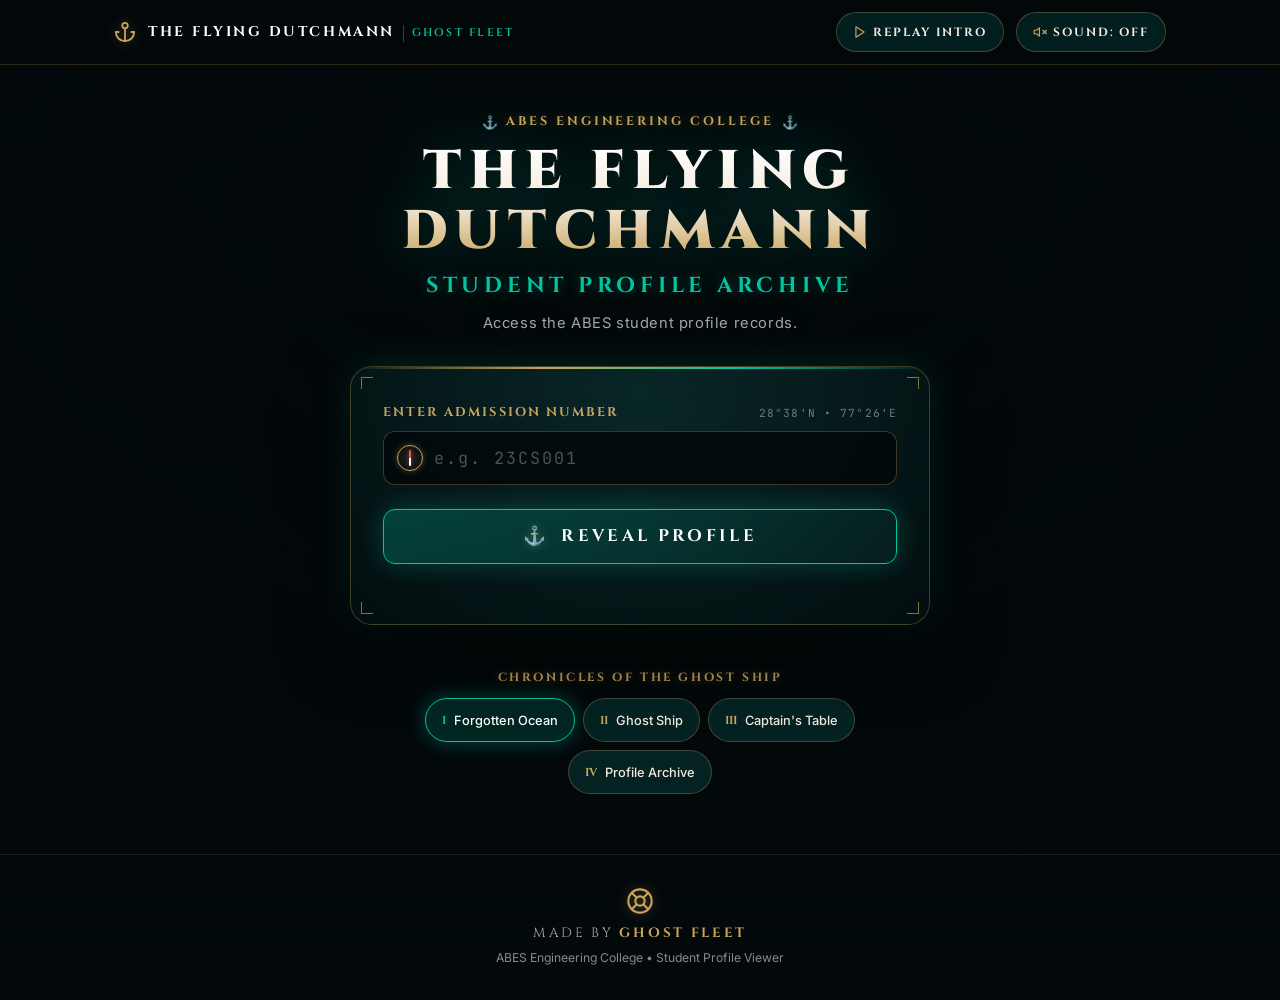
==== commit eaae3554: "Complete from-scratch frontend rebuild: 5-scene 3D cinematic story experience, realistic ghost galle" ====
--- a/index.html
+++ b/index.html
@@ -5,8 +5,8 @@
   <meta name="viewport" content="width=device-width, initial-scale=1.0">
   <meta http-equiv="X-UA-Compatible" content="IE=edge">
   <title>THE FLYING DUTCHMANN — ABES Student Profile Viewer | GHOST FLEET</title>
-  <meta name="description" content="Cinematic 3D Pirate-Themed Student Profile Viewer for ABES Engineering College. Made by GHOST FLEET.">
-  <meta name="theme-color" content="#020608">
+  <meta name="description" content="Cinematic 3D Ghost Ship Experience & Student Profile Viewer for ABES Engineering College. Made by GHOST FLEET.">
+  <meta name="theme-color" content="#03090B">
   
   <link rel="stylesheet" href="style.css">
   <link rel="preconnect" href="https://fonts.googleapis.com">
@@ -24,7 +24,7 @@
     <div class="ocean-depth-vignette"></div>
   </div>
 
-  <!-- Cinematic 15-Second Intro Overlay (Completely Removed When Dismissed) -->
+  <!-- Continuous 5-Scene Cinematic Story Intro Overlay -->
   <div id="cinematicIntroOverlay" class="cinematic-intro-overlay" role="region" aria-label="Cinematic Introduction">
     <div class="cinematic-letterbox cinematic-letterbox-top" aria-hidden="true"></div>
     <div class="cinematic-letterbox cinematic-letterbox-bottom" aria-hidden="true"></div>
@@ -32,14 +32,14 @@
     <div class="cinematic-scene-container">
       <div class="intro-badge-row">
         <span class="intro-crest-anchor" aria-hidden="true">&#9875;</span>
-        <span id="introSceneTag" class="intro-scene-tag">SCENE 1 // THE FORBIDDEN OCEAN</span>
+        <span id="introSceneTag" class="intro-scene-tag">SCENE 1 // 0–3s</span>
         <span class="intro-crest-anchor" aria-hidden="true">&#9875;</span>
       </div>
 
-      <h2 id="introSceneTitle" class="intro-scene-title">The Forbidden Caribbean Ocean</h2>
-      <p id="introSceneText" class="intro-scene-text">Thick sea fog blankets the moonlit waters. Distant thunder rumbles across the eternal dark abyss...</p>
-
-      <!-- 5-Step Cinematic Progress Indicator -->
+      <h2 id="introSceneTitle" class="intro-scene-title">THE LEGEND BEGINS</h2>
+      <p id="introSceneText" class="intro-scene-text">Distant thunder rumbles across dark waters. Moonlight breaks through the storm fog...</p>
+
+      <!-- 5-Step Progress Stepper -->
       <div class="intro-scene-stepper" aria-hidden="true">
         <div class="stepper-dot active" data-step="1"><span>1</span></div>
         <div class="stepper-line"></div>
@@ -53,14 +53,14 @@
       </div>
     </div>
 
-    <!-- Skip Intro Action -->
+    <!-- Skip Intro Button -->
     <button id="skipIntroBtn" class="skip-intro-action" title="Skip cinematic introduction (or press Escape)" aria-label="Skip cinematic introduction">
       <span class="skip-btn-text">SKIP INTRO</span>
       <kbd class="skip-kbd">ESC</kbd>
     </button>
   </div>
 
-  <!-- Header: Minimal Brand Identity & Navigation Controls -->
+  <!-- Header: Minimal Brand Crest & Nautical Controls -->
   <header class="app-header">
     <div class="header-inner">
       <div class="brand-crest">
@@ -101,11 +101,11 @@
     </div>
   </header>
 
-  <!-- Main Experience: Hero, Search Archive & Profile Results -->
+  <!-- Main Experience: Hero, Search Console & Student Profile Result -->
   <main class="app-main">
     <div class="content-container">
 
-      <!-- Hero Header (Single-Viewport Flow, No Overlaps) -->
+      <!-- Hero Header (Single-Viewport Flow, Zero Collision) -->
       <section class="hero-block" aria-labelledby="heroTitle">
         <div class="institution-badge">
           <span class="badge-ornament" aria-hidden="true">&#9875;</span>
@@ -132,13 +132,13 @@
             <div class="form-group">
               <div class="form-label-bar">
                 <label for="rollNumberInput" class="form-label">ENTER ADMISSION NUMBER</label>
-                <div id="searchRunes" class="maritime-runes" aria-hidden="true" title="Maritime Navigation Coordinates">
+                <div id="searchRunes" class="maritime-runes" aria-hidden="true" title="Maritime Coordinates">
                   <span>28°38'N</span> • <span>77°26'E</span>
                 </div>
               </div>
 
               <div class="input-container">
-                <!-- Navigational Compass Indicator -->
+                <!-- Navigational Compass Needle Indicator -->
                 <div class="compass-widget" aria-hidden="true">
                   <div class="compass-ring"></div>
                   <div id="compassNeedle" class="compass-needle"></div>
@@ -241,21 +241,21 @@
       <nav class="story-chapters-bar" aria-label="Nautical Story Perspectives">
         <span class="chapters-nav-label">CHRONICLES OF THE GHOST SHIP</span>
         <div class="chapters-pills-row">
-          <button type="button" class="chapter-pill active" data-chapter="0" title="Scene 1: The Phantom Ship">
+          <button type="button" class="chapter-pill active" data-chapter="0" title="Scene 1: The Forgotten Ocean">
             <span class="pill-roman">I</span>
-            <span class="pill-name">Phantom Ship</span>
-          </button>
-          <button type="button" class="chapter-pill" data-chapter="1" title="Scene 2: Lost Records">
+            <span class="pill-name">Forgotten Ocean</span>
+          </button>
+          <button type="button" class="chapter-pill" data-chapter="1" title="Scene 2: The Ghost Galleon">
             <span class="pill-roman">II</span>
-            <span class="pill-name">Ancient Records</span>
-          </button>
-          <button type="button" class="chapter-pill" data-chapter="2" title="Scene 3: The Logbook">
+            <span class="pill-name">Ghost Ship</span>
+          </button>
+          <button type="button" class="chapter-pill" data-chapter="2" title="Scene 3: Captain's Table">
             <span class="pill-roman">III</span>
-            <span class="pill-name">Search Logbook</span>
-          </button>
-          <button type="button" class="chapter-pill" data-chapter="3" title="Scene 4: Unveil Profile">
+            <span class="pill-name">Captain's Table</span>
+          </button>
+          <button type="button" class="chapter-pill" data-chapter="3" title="Scene 4: Profile Archive">
             <span class="pill-roman">IV</span>
-            <span class="pill-name">Unveil Profile</span>
+            <span class="pill-name">Profile Archive</span>
           </button>
         </div>
       </nav>
--- a/style.css
+++ b/style.css
@@ -1,23 +1,22 @@
 /* ==========================================================================
    THE FLYING DUTCHMANN — Master Rebuilt Stylesheet
    GHOST FLEET Design System
-   Art-Directed 3D Maritime Experience
+   Cinematic 3D Pirate-Themed Student Profile Viewer
    ========================================================================== */
 
 :root {
-  /* Color Palette */
-  --color-abyss-black: #020608;
-  --color-deep-ocean: #051417;
-  --color-dark-sea-green: #0a2524;
-  --color-ghost-emerald: #00D6A0;
-  --color-ghost-emerald-glow: rgba(0, 214, 160, 0.35);
-  --color-haunted-teal: #087F76;
-  --color-antique-gold: #C5A46D;
-  --color-antique-gold-bright: #E8CF9E;
-  --color-antique-gold-glow: rgba(197, 164, 109, 0.38);
-  --color-weathered-ivory: #E6DDC8;
-  --color-fog-grey: #8A9995;
-  --color-card-border: rgba(197, 164, 109, 0.32);
+  /* Strict Creative Color Palette */
+  --color-ocean-black: #03090B;
+  --color-midnight-teal: #062B2B;
+  --color-emerald: #00C6A2;
+  --color-emerald-glow: rgba(0, 198, 162, 0.35);
+  --color-antique-gold: #C9A45C;
+  --color-antique-gold-bright: #E4C586;
+  --color-antique-gold-glow: rgba(201, 164, 92, 0.38);
+  --color-aged-parchment: #D8C49A;
+  --color-warm-ivory: #F4EBDD;
+  --color-muted-grey: #A8AAA5;
+  --color-card-border: rgba(201, 164, 92, 0.30);
 
   /* Spacing Scale (8px rhythm) */
   --space-xs: 8px;
@@ -33,7 +32,7 @@
   --font-interface: 'Inter', -apple-system, BlinkMacSystemFont, 'Segoe UI', Roboto, sans-serif;
   --font-mono: 'JetBrains Mono', monospace;
 
-  /* Transitions */
+  /* Easing & Transitions */
   --ease-cinematic: cubic-bezier(0.16, 1, 0.3, 1);
   --transition-fast: 180ms ease;
   --transition-smooth: 320ms var(--ease-cinematic);
@@ -49,8 +48,8 @@
 html {
   font-size: 16px;
   scroll-behavior: smooth;
-  background-color: var(--color-abyss-black);
-  color: var(--color-weathered-ivory);
+  background-color: var(--color-ocean-black);
+  color: var(--color-warm-ivory);
   font-family: var(--font-interface);
   overflow-x: hidden;
   width: 100%;
@@ -59,8 +58,8 @@
 body {
   min-height: 100vh;
   width: 100%;
-  background-color: var(--color-abyss-black);
-  color: var(--color-weathered-ivory);
+  background-color: var(--color-ocean-black);
+  color: var(--color-warm-ivory);
   line-height: 1.5;
   -webkit-font-smoothing: antialiased;
   -moz-osx-font-smoothing: grayscale;
@@ -70,7 +69,7 @@
 
 /* Accessibility & Focus Indicators */
 :focus-visible {
-  outline: 2px solid var(--color-ghost-emerald);
+  outline: 2px solid var(--color-emerald);
   outline-offset: 3px;
 }
 
@@ -79,7 +78,7 @@
 }
 
 /* --------------------------------------------------------------------------
-   3D WebGL Canvas Layer & Atmospheric Ocean Vignette
+   3D WebGL Canvas Layer & Atmospheric Depth Vignette
    -------------------------------------------------------------------------- */
 .dutchman-canvas-container {
   position: fixed;
@@ -101,13 +100,13 @@
   position: absolute;
   inset: 0;
   background: 
-    radial-gradient(circle at 50% 32%, rgba(2, 6, 8, 0.60) 0%, rgba(2, 6, 8, 0.88) 75%, var(--color-abyss-black) 100%),
-    linear-gradient(180deg, rgba(2, 6, 8, 0.50) 0%, transparent 20%, rgba(2, 6, 8, 0.80) 80%, var(--color-abyss-black) 100%);
+    radial-gradient(circle at 50% 32%, rgba(3, 9, 11, 0.55) 0%, rgba(3, 9, 11, 0.88) 75%, var(--color-ocean-black) 100%),
+    linear-gradient(180deg, rgba(3, 9, 11, 0.45) 0%, transparent 20%, rgba(3, 9, 11, 0.80) 80%, var(--color-ocean-black) 100%);
   pointer-events: none;
 }
 
 /* --------------------------------------------------------------------------
-   Cinematic 15-Second Intro Overlay
+   Continuous 5-Scene Cinematic Story Intro Overlay
    -------------------------------------------------------------------------- */
 .cinematic-intro-overlay {
   position: fixed;
@@ -117,7 +116,7 @@
   flex-direction: column;
   justify-content: center;
   align-items: center;
-  background: rgba(2, 6, 8, 0.65);
+  background: rgba(3, 9, 11, 0.65);
   pointer-events: auto;
   transition: opacity 600ms var(--ease-cinematic), visibility 600ms;
 }
@@ -136,7 +135,7 @@
   width: 100%;
   height: 8vh;
   min-height: 48px;
-  background: #010304;
+  background: #020507;
   z-index: 2;
   box-shadow: 0 0 25px rgba(0, 0, 0, 0.95);
   pointer-events: none;
@@ -188,17 +187,17 @@
   line-height: 1.15;
   text-transform: uppercase;
   color: #FFFFFF;
-  background: linear-gradient(180deg, #FFFFFF 0%, #E6DDC8 55%, var(--color-antique-gold) 100%);
+  background: linear-gradient(180deg, #FFFFFF 0%, var(--color-warm-ivory) 55%, var(--color-antique-gold) 100%);
   -webkit-background-clip: text;
   -webkit-text-fill-color: transparent;
-  filter: drop-shadow(0 0 30px rgba(0, 214, 160, 0.45));
+  filter: drop-shadow(0 0 30px rgba(0, 198, 162, 0.45));
 }
 
 .intro-scene-text {
   font-family: var(--font-serif-quote);
   font-style: italic;
   font-size: clamp(1.05rem, 2.2vw, 1.40rem);
-  color: var(--color-weathered-ivory);
+  color: var(--color-warm-ivory);
   letter-spacing: 0.03em;
   max-width: 600px;
   line-height: 1.55;
@@ -217,30 +216,30 @@
   width: 26px;
   height: 26px;
   border-radius: 50%;
-  border: 1px solid rgba(197, 164, 109, 0.40);
-  background: rgba(2, 6, 8, 0.7);
+  border: 1px solid rgba(201, 164, 92, 0.40);
+  background: rgba(3, 9, 11, 0.7);
   display: flex;
   align-items: center;
   justify-content: center;
   font-family: var(--font-cinematic);
   font-size: 0.70rem;
   font-weight: 700;
-  color: var(--color-fog-grey);
+  color: var(--color-muted-grey);
   transition: all 300ms ease;
 }
 
 .stepper-dot.active {
-  border-color: var(--color-ghost-emerald);
-  color: #020608;
-  background: var(--color-ghost-emerald);
-  box-shadow: 0 0 16px var(--color-ghost-emerald-glow);
+  border-color: var(--color-emerald);
+  color: #03090B;
+  background: var(--color-emerald);
+  box-shadow: 0 0 16px var(--color-emerald-glow);
   transform: scale(1.10);
 }
 
 .stepper-line {
   width: 16px;
   height: 1px;
-  background: rgba(197, 164, 109, 0.30);
+  background: rgba(201, 164, 92, 0.30);
 }
 
 /* Skip Intro Action Button */
@@ -252,13 +251,13 @@
   display: flex;
   align-items: center;
   gap: 8px;
-  background: rgba(5, 20, 23, 0.85);
+  background: rgba(6, 43, 43, 0.85);
   backdrop-filter: blur(12px);
   -webkit-backdrop-filter: blur(12px);
-  border: 1px solid rgba(197, 164, 109, 0.45);
+  border: 1px solid rgba(201, 164, 92, 0.45);
   padding: 8px 18px;
   border-radius: 9999px;
-  color: var(--color-weathered-ivory);
+  color: var(--color-warm-ivory);
   font-family: var(--font-cinematic);
   font-size: 0.76rem;
   font-weight: 700;
@@ -271,15 +270,15 @@
 
 .skip-intro-action:hover {
   transform: translateY(-2px);
-  border-color: var(--color-ghost-emerald);
-  box-shadow: 0 0 20px rgba(0, 214, 160, 0.35);
+  border-color: var(--color-emerald);
+  box-shadow: 0 0 20px rgba(0, 198, 162, 0.35);
   color: #FFFFFF;
 }
 
 .skip-kbd {
-  background: rgba(0, 214, 160, 0.18);
-  border: 1px solid rgba(0, 214, 160, 0.45);
-  color: var(--color-ghost-emerald);
+  background: rgba(0, 198, 162, 0.18);
+  border: 1px solid rgba(0, 198, 162, 0.45);
+  color: var(--color-emerald);
   padding: 2px 6px;
   border-radius: 4px;
   font-family: var(--font-mono);
@@ -295,16 +294,16 @@
   left: 0;
   width: 100%;
   z-index: 50;
-  background: rgba(2, 6, 8, 0.75);
+  background: rgba(3, 9, 11, 0.75);
   backdrop-filter: blur(16px);
   -webkit-backdrop-filter: blur(16px);
-  border-bottom: 1px solid rgba(197, 164, 109, 0.20);
+  border-bottom: 1px solid rgba(201, 164, 92, 0.20);
 }
 
 .header-inner {
   max-width: 1100px;
   margin: 0 auto;
-  padding: 14px 24px;
+  padding: 12px 24px;
   display: flex;
   justify-content: space-between;
   align-items: center;
@@ -352,8 +351,8 @@
   font-size: 0.70rem;
   font-weight: 600;
   letter-spacing: 0.20em;
-  color: var(--color-ghost-emerald);
-  border-left: 1px solid rgba(197, 164, 109, 0.35);
+  color: var(--color-emerald);
+  border-left: 1px solid rgba(201, 164, 92, 0.35);
   padding-left: var(--space-xs);
 }
 
@@ -368,11 +367,11 @@
   display: inline-flex;
   align-items: center;
   gap: 6px;
-  background: rgba(5, 20, 23, 0.65);
+  background: rgba(6, 43, 43, 0.65);
   border: 1px solid var(--color-card-border);
   padding: 8px 16px;
   border-radius: 9999px;
-  color: var(--color-weathered-ivory);
+  color: var(--color-warm-ivory);
   font-family: var(--font-cinematic);
   font-size: 0.74rem;
   font-weight: 700;
@@ -392,24 +391,24 @@
 
 .action-btn:hover {
   transform: translateY(-1px);
-  border-color: var(--color-ghost-emerald);
+  border-color: var(--color-emerald);
   color: #FFFFFF;
-  box-shadow: 0 0 16px rgba(0, 214, 160, 0.25);
+  box-shadow: 0 0 16px rgba(0, 198, 162, 0.25);
 }
 
 .action-btn:hover .btn-svg-icon {
-  color: var(--color-ghost-emerald);
+  color: var(--color-emerald);
 }
 
 .action-btn-sound.sound-active {
-  border-color: var(--color-ghost-emerald);
-  background: rgba(0, 214, 160, 0.14);
-  color: var(--color-ghost-emerald);
-  box-shadow: 0 0 18px var(--color-ghost-emerald-glow);
+  border-color: var(--color-emerald);
+  background: rgba(0, 198, 162, 0.14);
+  color: var(--color-emerald);
+  box-shadow: 0 0 18px var(--color-emerald-glow);
 }
 
 .action-btn-sound.sound-active .btn-svg-icon {
-  color: var(--color-ghost-emerald);
+  color: var(--color-emerald);
 }
 
 /* --------------------------------------------------------------------------
@@ -426,7 +425,7 @@
 
 .content-container {
   width: 100%;
-  max-width: 600px;
+  max-width: 580px;
   display: flex;
   flex-direction: column;
   align-items: center;
@@ -473,10 +472,10 @@
   line-height: 1.1;
   text-transform: uppercase;
   color: #FFFFFF;
-  background: linear-gradient(180deg, #FFFFFF 0%, #E6DDC8 50%, var(--color-antique-gold) 100%);
+  background: linear-gradient(180deg, #FFFFFF 0%, var(--color-warm-ivory) 50%, var(--color-antique-gold) 100%);
   -webkit-background-clip: text;
   -webkit-text-fill-color: transparent;
-  filter: drop-shadow(0 0 28px rgba(0, 214, 160, 0.35));
+  filter: drop-shadow(0 0 28px rgba(0, 198, 162, 0.35));
 }
 
 .hero-subheadline {
@@ -484,14 +483,14 @@
   font-size: clamp(0.95rem, 2.2vw, 1.35rem);
   font-weight: 700;
   letter-spacing: 0.22em;
-  color: var(--color-ghost-emerald);
+  color: var(--color-emerald);
   text-transform: uppercase;
-  text-shadow: 0 0 14px var(--color-ghost-emerald-glow);
+  text-shadow: 0 0 14px var(--color-emerald-glow);
 }
 
 .hero-description {
   font-size: 0.92rem;
-  color: var(--color-fog-grey);
+  color: var(--color-muted-grey);
   letter-spacing: 0.04em;
   margin-top: 2px;
 }
@@ -505,13 +504,13 @@
 
 .archive-card {
   width: 100%;
-  background: radial-gradient(ellipse at 50% 10%, rgba(10, 32, 33, 0.88) 0%, rgba(3, 12, 14, 0.94) 100%);
+  background: radial-gradient(ellipse at 50% 10%, rgba(10, 43, 43, 0.88) 0%, rgba(3, 14, 16, 0.94) 100%);
   backdrop-filter: blur(24px);
   -webkit-backdrop-filter: blur(24px);
   border: 1px solid var(--color-card-border);
   border-radius: 22px;
   padding: 36px 32px;
-  box-shadow: 0 24px 70px rgba(0, 0, 0, 0.85), 0 0 40px -10px var(--color-ghost-emerald-glow);
+  box-shadow: 0 24px 70px rgba(0, 0, 0, 0.85), 0 0 40px -10px var(--color-emerald-glow);
   position: relative;
   overflow: hidden;
 }
@@ -523,7 +522,7 @@
   left: 0;
   right: 0;
   height: 2px;
-  background: linear-gradient(90deg, transparent, var(--color-antique-gold), var(--color-ghost-emerald), transparent);
+  background: linear-gradient(90deg, transparent, var(--color-antique-gold), var(--color-emerald), transparent);
 }
 
 /* Corner Antique Filigrees */
@@ -576,15 +575,15 @@
   font-family: var(--font-mono);
   font-size: 0.70rem;
   letter-spacing: 0.10em;
-  color: var(--color-fog-grey);
+  color: var(--color-muted-grey);
   opacity: 0.65;
   transition: opacity var(--transition-fast), color var(--transition-fast);
 }
 
 .maritime-runes.glow {
   opacity: 1;
-  color: var(--color-ghost-emerald);
-  text-shadow: 0 0 8px var(--color-ghost-emerald);
+  color: var(--color-emerald);
+  text-shadow: 0 0 8px var(--color-emerald);
 }
 
 .input-container {
@@ -630,7 +629,7 @@
 
 .archive-input {
   width: 100%;
-  background: rgba(2, 6, 8, 0.88);
+  background: rgba(3, 9, 11, 0.88);
   border: 1px solid var(--color-card-border);
   border-radius: 12px;
   padding: 15px 18px 15px 50px;
@@ -643,12 +642,12 @@
 }
 
 .archive-input::placeholder {
-  color: rgba(138, 153, 149, 0.45);
+  color: rgba(168, 170, 165, 0.45);
 }
 
 .archive-input:focus {
-  border-color: var(--color-ghost-emerald);
-  box-shadow: 0 0 20px rgba(0, 214, 160, 0.28), inset 0 0 10px rgba(0, 214, 160, 0.08);
+  border-color: var(--color-emerald);
+  box-shadow: 0 0 20px rgba(0, 198, 162, 0.28), inset 0 0 10px rgba(0, 198, 162, 0.08);
 }
 
 /* Primary Action Button: REVEAL PROFILE */
@@ -656,8 +655,8 @@
   position: relative;
   width: 100%;
   min-height: 52px;
-  background: linear-gradient(135deg, rgba(0, 214, 160, 0.24) 0%, rgba(8, 127, 118, 0.38) 100%);
-  border: 1.5px solid var(--color-ghost-emerald);
+  background: linear-gradient(135deg, rgba(0, 198, 162, 0.25) 0%, rgba(6, 43, 43, 0.45) 100%);
+  border: 1.5px solid var(--color-emerald);
   border-radius: 12px;
   padding: 14px 24px;
   color: #FFFFFF;
@@ -671,7 +670,7 @@
   align-items: center;
   justify-content: center;
   gap: var(--space-sm);
-  box-shadow: 0 0 25px rgba(0, 214, 160, 0.28);
+  box-shadow: 0 0 25px rgba(0, 198, 162, 0.28);
   transition: transform var(--transition-fast), box-shadow var(--transition-fast), background var(--transition-fast);
   overflow: hidden;
 }
@@ -684,8 +683,8 @@
 
 .reveal-profile-button:hover {
   transform: translateY(-2px);
-  background: linear-gradient(135deg, rgba(0, 214, 160, 0.38) 0%, rgba(8, 127, 118, 0.52) 100%);
-  box-shadow: 0 0 35px rgba(0, 214, 160, 0.50);
+  background: linear-gradient(135deg, rgba(0, 198, 162, 0.38) 0%, rgba(6, 43, 43, 0.58) 100%);
+  box-shadow: 0 0 35px rgba(0, 198, 162, 0.50);
 }
 
 .reveal-profile-button:active {
@@ -712,8 +711,8 @@
 
 /* State 1: Summoning / Loading */
 .state-loading {
-  background: rgba(2, 6, 8, 0.90);
-  border: 1px solid rgba(0, 214, 160, 0.30);
+  background: rgba(3, 9, 11, 0.90);
+  border: 1px solid rgba(0, 198, 162, 0.30);
   border-radius: 14px;
   padding: 28px 20px;
   text-align: center;
@@ -721,7 +720,7 @@
   flex-direction: column;
   align-items: center;
   gap: var(--space-xs);
-  box-shadow: 0 0 30px rgba(0, 214, 160, 0.15);
+  box-shadow: 0 0 30px rgba(0, 198, 162, 0.15);
 }
 
 .loading-compass-spinner {
@@ -742,7 +741,7 @@
   position: absolute;
   inset: 5px;
   border-radius: 50%;
-  border: 2px solid var(--color-ghost-emerald);
+  border: 2px solid var(--color-emerald);
   opacity: 0.6;
 }
 
@@ -760,12 +759,12 @@
 
 .loading-sublabel {
   font-size: 0.78rem;
-  color: var(--color-fog-grey);
+  color: var(--color-muted-grey);
 }
 
 /* State 2: Error Notification */
 .state-error {
-  background: rgba(24, 7, 8, 0.92);
+  background: rgba(28, 8, 9, 0.92);
   border: 1px solid rgba(239, 68, 68, 0.40);
   border-radius: 14px;
   padding: 20px;
@@ -810,11 +809,11 @@
 
 /* State 3: Verified Student Profile Result */
 .result-card {
-  background: rgba(2, 6, 8, 0.92);
-  border: 1px solid rgba(197, 164, 109, 0.40);
+  background: rgba(3, 9, 11, 0.92);
+  border: 1px solid rgba(201, 164, 92, 0.40);
   border-radius: 16px;
   padding: 24px;
-  box-shadow: 0 0 40px rgba(0, 214, 160, 0.22);
+  box-shadow: 0 0 40px rgba(0, 198, 162, 0.22);
   display: flex;
   flex-direction: column;
   align-items: center;
@@ -848,7 +847,7 @@
   border-radius: 14px;
   overflow: hidden;
   border: 2px solid var(--color-antique-gold);
-  box-shadow: 0 0 30px rgba(0, 214, 160, 0.32);
+  box-shadow: 0 0 30px rgba(0, 198, 162, 0.32);
   background: #000000;
 }
 
@@ -862,7 +861,7 @@
 .photo-spectral-overlay {
   position: absolute;
   inset: 0;
-  box-shadow: inset 0 0 24px rgba(0, 214, 160, 0.25);
+  box-shadow: inset 0 0 24px rgba(0, 198, 162, 0.25);
   pointer-events: none;
 }
 
@@ -875,7 +874,7 @@
   font-size: 0.72rem;
   font-weight: 600;
   letter-spacing: 0.18em;
-  color: var(--color-fog-grey);
+  color: var(--color-muted-grey);
 }
 
 .meta-value {
@@ -913,24 +912,24 @@
 }
 
 .action-download {
-  background: var(--color-ghost-emerald);
-  color: #020608;
+  background: var(--color-emerald);
+  color: #03090B;
 }
 
 .action-download:hover {
   transform: translateY(-1px);
-  box-shadow: 0 0 20px var(--color-ghost-emerald-glow);
+  box-shadow: 0 0 20px var(--color-emerald-glow);
 }
 
 .action-view {
-  background: rgba(197, 164, 109, 0.14);
+  background: rgba(201, 164, 92, 0.14);
   border: 1px solid var(--color-antique-gold);
   color: var(--color-antique-gold);
 }
 
 .action-view:hover {
   transform: translateY(-1px);
-  background: rgba(197, 164, 109, 0.24);
+  background: rgba(201, 164, 92, 0.24);
   box-shadow: 0 0 20px var(--color-antique-gold-glow);
 }
 
@@ -974,11 +973,11 @@
   display: inline-flex;
   align-items: center;
   gap: 8px;
-  background: rgba(5, 18, 20, 0.80);
+  background: rgba(6, 43, 43, 0.75);
   border: 1px solid var(--color-card-border);
   border-radius: 9999px;
   padding: 8px 16px;
-  color: var(--color-weathered-ivory);
+  color: var(--color-warm-ivory);
   cursor: pointer;
   transition: all var(--transition-fast);
   white-space: nowrap;
@@ -999,20 +998,20 @@
 
 .chapter-pill:hover {
   transform: translateY(-1px);
-  border-color: var(--color-ghost-emerald);
-  box-shadow: 0 0 16px rgba(0, 214, 160, 0.25);
+  border-color: var(--color-emerald);
+  box-shadow: 0 0 16px rgba(0, 198, 162, 0.25);
   color: #FFFFFF;
 }
 
 .chapter-pill.active {
-  border-color: var(--color-ghost-emerald);
-  background: rgba(0, 214, 160, 0.16);
-  box-shadow: 0 0 20px var(--color-ghost-emerald-glow);
+  border-color: var(--color-emerald);
+  background: rgba(0, 198, 162, 0.16);
+  box-shadow: 0 0 20px var(--color-emerald-glow);
   color: #FFFFFF;
 }
 
 .chapter-pill.active .pill-roman {
-  color: var(--color-ghost-emerald);
+  color: var(--color-emerald);
 }
 
 /* --------------------------------------------------------------------------
@@ -1023,8 +1022,8 @@
   z-index: 10;
   padding: var(--space-xl) var(--space-md);
   text-align: center;
-  border-top: 1px solid rgba(197, 164, 109, 0.15);
-  background: linear-gradient(180deg, transparent, rgba(2, 6, 8, 0.95) 70%);
+  border-top: 1px solid rgba(201, 164, 92, 0.15);
+  background: linear-gradient(180deg, transparent, rgba(3, 9, 11, 0.95) 70%);
   display: flex;
   flex-direction: column;
   align-items: center;
@@ -1048,7 +1047,7 @@
   font-family: var(--font-cinematic);
   font-size: 0.84rem;
   letter-spacing: 0.20em;
-  color: var(--color-fog-grey);
+  color: var(--color-muted-grey);
 }
 
 .footer-attribution strong {
@@ -1058,7 +1057,7 @@
 
 .footer-institution {
   font-size: 0.76rem;
-  color: var(--color-fog-grey);
+  color: var(--color-muted-grey);
   opacity: 0.8;
 }
 
@@ -1069,7 +1068,7 @@
   position: fixed;
   inset: 0;
   z-index: 999999;
-  background: rgba(2, 4, 6, 0.98);
+  background: rgba(3, 9, 11, 0.98);
   display: flex;
   align-items: center;
   justify-content: center;
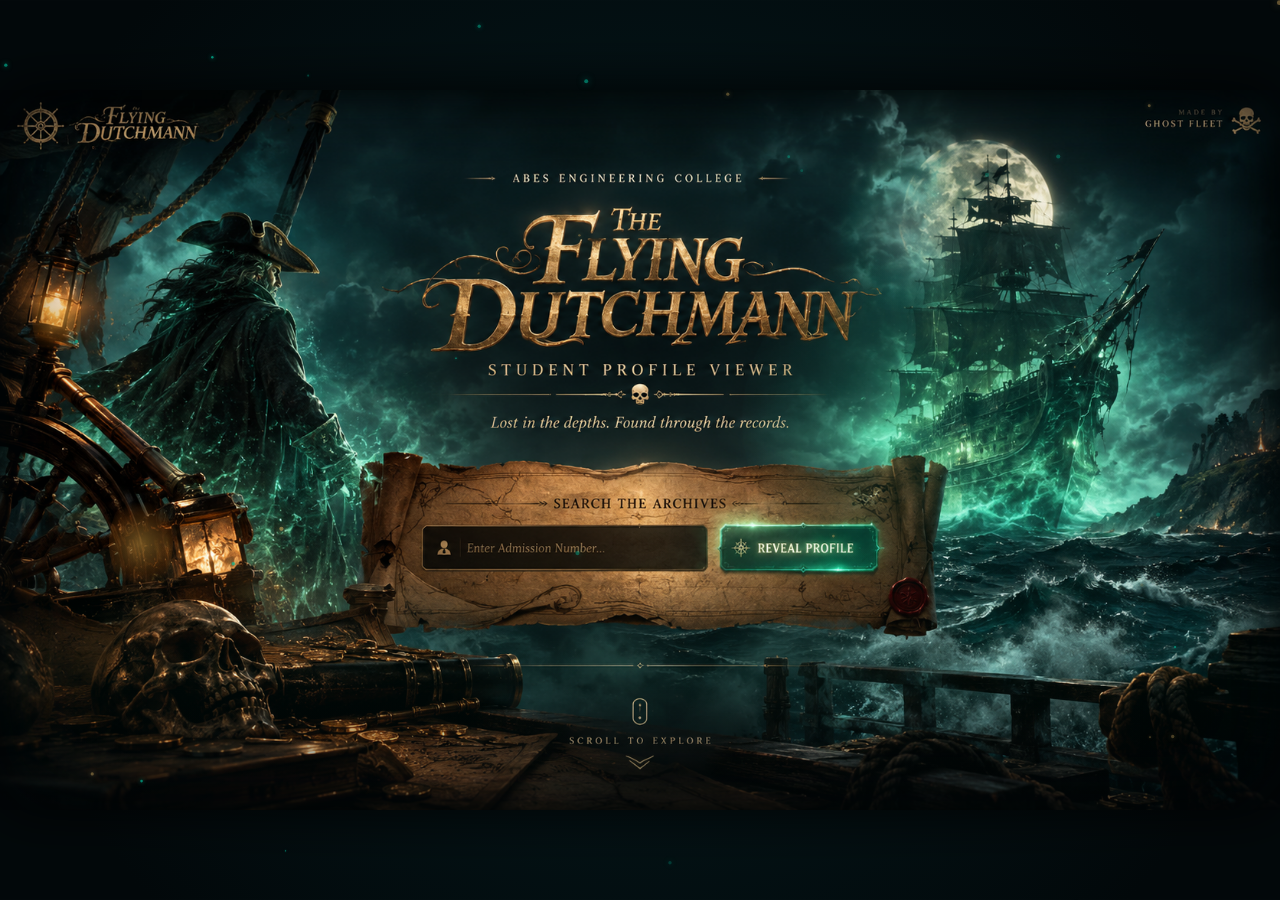
==== commit ea9829e2: "Implement single-screen Flying Dutchmann experience matching master artwork with 3D parallax and par" ====
--- a/index.html
+++ b/index.html
@@ -2,282 +2,174 @@
 <html lang="en">
 <head>
   <meta charset="UTF-8">
-  <meta name="viewport" content="width=device-width, initial-scale=1.0">
+  <meta name="viewport" content="width=device-width, initial-scale=1.0, maximum-scale=1.0, user-scalable=no">
   <meta http-equiv="X-UA-Compatible" content="IE=edge">
   <title>THE FLYING DUTCHMANN — ABES Student Profile Viewer | GHOST FLEET</title>
-  <meta name="description" content="Cinematic 3D Ghost Ship Experience & Student Profile Viewer for ABES Engineering College. Made by GHOST FLEET.">
+  <meta name="description" content="The Flying Dutchmann — ABES Engineering College Student Profile Viewer. Made by GHOST FLEET.">
   <meta name="theme-color" content="#03090B">
   
   <link rel="stylesheet" href="style.css">
   <link rel="preconnect" href="https://fonts.googleapis.com">
   <link rel="preconnect" href="https://fonts.gstatic.com" crossorigin>
-  <link href="https://fonts.googleapis.com/css2?family=Cinzel:wght@600;700;800;900&family=Cormorant+Garamond:ital,wght@0,600;1,400;1,600&family=Inter:wght@300;400;500;600;700&family=JetBrains+Mono:wght@400;500;600&display=swap" rel="stylesheet">
+  <link href="https://fonts.googleapis.com/css2?family=Cinzel:wght@600;700;800;900&family=Cinzel+Decorative:wght@700;900&family=Inter:wght@400;500;600&family=JetBrains+Mono:wght@500;600&display=swap" rel="stylesheet">
   
-  <!-- Three.js (r128 UMD) & GSAP 3.12 Animation Library -->
-  <script src="https://cdnjs.cloudflare.com/ajax/libs/three.js/r128/three.min.js"></script>
+  <!-- GSAP Animation Library -->
   <script src="https://cdnjs.cloudflare.com/ajax/libs/gsap/3.12.5/gsap.min.js"></script>
 </head>
 <body>
-  <!-- 3D Cursed Ghost Ship WebGL Canvas Background -->
-  <div class="dutchman-canvas-container" aria-hidden="true">
-    <canvas id="dutchmanCanvas" class="dutchman-canvas"></canvas>
-    <div class="ocean-depth-vignette"></div>
-  </div>
+  <!-- Main Single-Screen Application Viewport -->
+  <div id="dutchmanApp" class="dutchman-app">
 
-  <!-- Continuous 5-Scene Cinematic Story Intro Overlay -->
-  <div id="cinematicIntroOverlay" class="cinematic-intro-overlay" role="region" aria-label="Cinematic Introduction">
-    <div class="cinematic-letterbox cinematic-letterbox-top" aria-hidden="true"></div>
-    <div class="cinematic-letterbox cinematic-letterbox-bottom" aria-hidden="true"></div>
+    <!-- 3D Perspective Scene Container -->
+    <div id="sceneContainer" class="scene-container">
+      
+      <!-- Living Atmosphere Canvas (Particles, Emerald Shimmer, Fog) -->
+      <canvas id="atmosphereCanvas" class="atmosphere-canvas" aria-hidden="true"></canvas>
 
-    <div class="cinematic-scene-container">
-      <div class="intro-badge-row">
-        <span class="intro-crest-anchor" aria-hidden="true">&#9875;</span>
-        <span id="introSceneTag" class="intro-scene-tag">SCENE 1 // 0–3s</span>
-        <span class="intro-crest-anchor" aria-hidden="true">&#9875;</span>
+      <!-- The Primary Approved Visual Canvas (Exact Supplied Image) -->
+      <div id="sceneVisual" class="scene-visual" style="background-image: url('assets/flying-dutchmann/ghost-ship-student-archive.png');" role="img" aria-label="The Flying Dutchmann — Student Profile Archive">
+        
+        <!-- Subtle Living Light FX Overlays -->
+        <div class="lantern-light lantern-top" aria-hidden="true"></div>
+        <div class="lantern-light lantern-bottom" aria-hidden="true"></div>
+        <div class="ship-spectral-aura" aria-hidden="true"></div>
+        <div class="moon-spectral-glow" aria-hidden="true"></div>
+        <div class="ocean-emerald-shimmer" aria-hidden="true"></div>
+        <div class="vignette-depth" aria-hidden="true"></div>
+
+        <!-- Master Interactive Search Overlay (Mapped Precisely Over the Central Parchment) -->
+        <div id="searchOverlay" class="search-interactive-overlay">
+          
+          <form id="profileForm" class="search-form" novalidate>
+            <!-- Admission Number Input Slot -->
+            <div id="inputSlot" class="input-slot-wrapper">
+              <div class="input-glow-border" aria-hidden="true"></div>
+              <span class="input-icon" aria-hidden="true">
+                <svg viewBox="0 0 24 24" fill="none" stroke="currentColor" stroke-width="2" stroke-linecap="round" stroke-linejoin="round">
+                  <path d="M20 21v-2a4 4 0 0 0-4-4H8a4 4 0 0 0-4 4v2"></path>
+                  <circle cx="12" cy="7" r="4"></circle>
+                </svg>
+              </span>
+              <input 
+                type="text" 
+                id="rollNumberInput" 
+                name="rollNumber" 
+                class="real-search-input" 
+                placeholder="Enter Admission Number..." 
+                autocomplete="off" 
+                spellcheck="false" 
+                required 
+                maxlength="30"
+                aria-label="Student Admission Number"
+                aria-required="true"
+              />
+              <div id="compassWidget" class="compass-widget" aria-hidden="true">
+                <div id="compassNeedle" class="compass-needle"></div>
+              </div>
+            </div>
+
+            <!-- Reveal Profile Action Button -->
+            <button type="submit" id="submitBtn" class="real-reveal-btn" aria-label="Reveal Student Profile">
+              <span class="btn-shimmer" aria-hidden="true"></span>
+              <span class="btn-compass-icon" aria-hidden="true">
+                <svg viewBox="0 0 24 24" fill="none" stroke="currentColor" stroke-width="2" stroke-linecap="round" stroke-linejoin="round">
+                  <circle cx="12" cy="12" r="10"></circle>
+                  <polygon points="12 3 14 10 21 12 14 14 12 21 10 14 3 12 10 10 12 3"></polygon>
+                </svg>
+              </span>
+              <span id="btnText" class="btn-label-text">REVEAL PROFILE</span>
+            </button>
+          </form>
+
+          <!-- Interactive Wax Seal Pulse Target -->
+          <div id="waxSealTarget" class="wax-seal-pulse-target" aria-hidden="true"></div>
+
+        </div>
+
       </div>
 
-      <h2 id="introSceneTitle" class="intro-scene-title">THE LEGEND BEGINS</h2>
-      <p id="introSceneText" class="intro-scene-text">Distant thunder rumbles across dark waters. Moonlight breaks through the storm fog...</p>
+    </div>
 
-      <!-- 5-Step Progress Stepper -->
-      <div class="intro-scene-stepper" aria-hidden="true">
-        <div class="stepper-dot active" data-step="1"><span>1</span></div>
-        <div class="stepper-line"></div>
-        <div class="stepper-dot" data-step="2"><span>2</span></div>
-        <div class="stepper-line"></div>
-        <div class="stepper-dot" data-step="3"><span>3</span></div>
-        <div class="stepper-line"></div>
-        <div class="stepper-dot" data-step="4"><span>4</span></div>
-        <div class="stepper-line"></div>
-        <div class="stepper-dot" data-step="5"><span>5</span></div>
+    <!-- Active Loading State Overlay (Parchment Activation) -->
+    <div id="loadingOverlay" class="loading-overlay hidden" aria-live="polite">
+      <div class="loading-parchment-box">
+        <div class="loading-compass-spinner" aria-hidden="true">
+          <div class="spinner-ring"></div>
+          <div class="spinner-core"></div>
+        </div>
+        <p id="loadingStatusText" class="loading-label">Consulting maritime records...</p>
+        <span class="loading-sublabel">Unlocking the Ghost Fleet Archives</span>
       </div>
     </div>
 
-    <!-- Skip Intro Button -->
-    <button id="skipIntroBtn" class="skip-intro-action" title="Skip cinematic introduction (or press Escape)" aria-label="Skip cinematic introduction">
-      <span class="skip-btn-text">SKIP INTRO</span>
-      <kbd class="skip-kbd">ESC</kbd>
-    </button>
-  </div>
-
-  <!-- Header: Minimal Brand Crest & Nautical Controls -->
-  <header class="app-header">
-    <div class="header-inner">
-      <div class="brand-crest">
-        <div class="crest-icon" aria-hidden="true">
-          <svg viewBox="0 0 24 24" fill="none" stroke="currentColor" stroke-width="2" stroke-linecap="round" stroke-linejoin="round">
-            <circle cx="12" cy="5" r="3"></circle>
-            <line x1="12" y1="22" x2="12" y2="8"></line>
-            <path d="M5 12H2a10 10 0 0 0 20 0h-3"></path>
-          </svg>
-        </div>
-        <div class="crest-titles">
-          <span class="crest-brand-name">THE FLYING DUTCHMANN</span>
-          <span class="crest-attribution">GHOST FLEET</span>
+    <!-- Error Notification Toast / Parchment Alert -->
+    <div id="errorOverlay" class="error-overlay hidden" role="alert" aria-live="assertive">
+      <div class="error-parchment-box">
+        <button id="closeErrorBtn" class="close-error-btn" aria-label="Dismiss error">&times;</button>
+        <div class="error-icon" aria-hidden="true">&#9888;</div>
+        <div class="error-content">
+          <h3 id="errorTitle" class="error-heading">Record Unavailable</h3>
+          <p id="errorMessage" class="error-body">Unable to retrieve student profile record.</p>
+          <div id="adminTip" class="admin-session-tip hidden">
+            <strong>ADMIN NOTICE:</strong> ERP session has expired or is invalid. Please refresh the authorized ERP credentials on the server.
+          </div>
         </div>
       </div>
+    </div>
 
-      <div class="header-actions">
-        <button id="replayIntroBtn" class="action-btn action-btn-secondary" title="Replay Cinematic Introduction" aria-label="Replay Cinematic Introduction">
-          <svg class="btn-svg-icon" viewBox="0 0 24 24" fill="none" stroke="currentColor" stroke-width="2" stroke-linecap="round" stroke-linejoin="round" aria-hidden="true">
-            <polygon points="5 3 19 12 5 21 5 3"></polygon>
-          </svg>
-          <span class="btn-label-text">REPLAY INTRO</span>
-        </button>
-
-        <button id="soundToggleBtn" class="action-btn action-btn-sound" title="Toggle Nautical Soundscape" aria-label="Toggle Nautical Soundscape" aria-pressed="false">
-          <svg id="soundIconMuted" class="btn-svg-icon" viewBox="0 0 24 24" fill="none" stroke="currentColor" stroke-width="2" stroke-linecap="round" stroke-linejoin="round" aria-hidden="true">
-            <polygon points="11 5 6 9 2 9 2 15 6 15 11 19 11 5"></polygon>
-            <line x1="23" y1="9" x2="17" y2="15"></line>
-            <line x1="17" y1="9" x2="23" y2="15"></line>
-          </svg>
-          <svg id="soundIconActive" class="btn-svg-icon hidden" viewBox="0 0 24 24" fill="none" stroke="currentColor" stroke-width="2" stroke-linecap="round" stroke-linejoin="round" aria-hidden="true">
-            <polygon points="11 5 6 9 2 9 2 15 6 15 11 19 11 5"></polygon>
-            <path d="M19.07 4.93a10 10 0 0 1 0 14.14M15.54 8.46a5 5 0 0 1 0 7.07"></path>
-          </svg>
-          <span id="soundLabel" class="btn-label-text">SOUND: OFF</span>
-        </button>
-      </div>
-    </div>
-  </header>
-
-  <!-- Main Experience: Hero, Search Console & Student Profile Result -->
-  <main class="app-main">
-    <div class="content-container">
-
-      <!-- Hero Header (Single-Viewport Flow, Zero Collision) -->
-      <section class="hero-block" aria-labelledby="heroTitle">
-        <div class="institution-badge">
-          <span class="badge-ornament" aria-hidden="true">&#9875;</span>
-          <span class="badge-text">ABES ENGINEERING COLLEGE</span>
-          <span class="badge-ornament" aria-hidden="true">&#9875;</span>
-        </div>
-
-        <h1 id="heroTitle" class="hero-headline">THE FLYING DUTCHMANN</h1>
-        <h2 class="hero-subheadline">STUDENT PROFILE ARCHIVE</h2>
-        <p class="hero-description">Access the ABES student profile records.</p>
-      </section>
-
-      <!-- The Core Search Console Card -->
-      <section class="archive-card-wrapper" aria-label="Student Search Console">
-        <div class="archive-card">
-          <!-- Subtle Decorative Filigree Corners -->
-          <div class="card-filigree filigree-tl" aria-hidden="true"></div>
-          <div class="card-filigree filigree-tr" aria-hidden="true"></div>
-          <div class="card-filigree filigree-bl" aria-hidden="true"></div>
-          <div class="card-filigree filigree-br" aria-hidden="true"></div>
-
-          <!-- Archival Form -->
-          <form id="profileForm" class="archive-form" novalidate>
-            <div class="form-group">
-              <div class="form-label-bar">
-                <label for="rollNumberInput" class="form-label">ENTER ADMISSION NUMBER</label>
-                <div id="searchRunes" class="maritime-runes" aria-hidden="true" title="Maritime Coordinates">
-                  <span>28°38'N</span> • <span>77°26'E</span>
-                </div>
-              </div>
-
-              <div class="input-container">
-                <!-- Navigational Compass Needle Indicator -->
-                <div class="compass-widget" aria-hidden="true">
-                  <div class="compass-ring"></div>
-                  <div id="compassNeedle" class="compass-needle"></div>
-                </div>
-
-                <input 
-                  type="text" 
-                  id="rollNumberInput" 
-                  name="rollNumber" 
-                  class="archive-input" 
-                  placeholder="e.g. 23CS001" 
-                  autocomplete="off" 
-                  spellcheck="false" 
-                  required 
-                  maxlength="30"
-                  aria-required="true"
-                />
+    <!-- Student Profile Result Modal (Antique Parchment Unfolding Record) -->
+    <div id="profileModal" class="profile-modal-backdrop hidden" role="dialog" aria-modal="true" aria-labelledby="modalStudentTitle">
+      <div class="parchment-scroll-card">
+        <button id="closeModalBtn" class="modal-close-btn" title="Close Record" aria-label="Close Profile Record">&times;</button>
+        
+        <div class="scroll-card-content">
+          <div class="scroll-wax-stamp" aria-hidden="true">&#9875;</div>
+          
+          <div class="scroll-columns-layout">
+            <!-- Student Official Photo in Gilded Antique Frame -->
+            <div class="photo-column">
+              <div class="gilded-photo-frame">
+                <img id="profileImage" src="" alt="Official Student Portrait" class="student-photo" />
+                <div class="frame-spectral-sheen" aria-hidden="true"></div>
               </div>
             </div>
 
-            <button type="submit" id="submitBtn" class="reveal-profile-button">
-              <span class="btn-gold-anchor" aria-hidden="true">&#9875;</span>
-              <span id="btnText" class="btn-text">REVEAL PROFILE</span>
-            </button>
-          </form>
+            <!-- Student Metadata & Action Controls -->
+            <div class="info-column">
+              <span class="archive-college-tag">ABES ENGINEERING COLLEGE</span>
+              <div class="admission-meta-row">
+                <span class="admission-label">Admission No.</span>
+                <h3 id="displayRoll" class="admission-value">23CSXXXX</h3>
+              </div>
+              <h4 id="modalStudentTitle" class="document-name">Official Student Profile</h4>
+              <div class="parchment-separator" aria-hidden="true"></div>
 
-          <!-- Dynamic Output Feedback States -->
-          <div class="output-states-container">
+              <div class="scroll-actions-row">
+                <a id="openNewTabBtn" href="#" target="_blank" rel="noopener noreferrer" class="scroll-btn btn-open" title="Open full resolution in new tab">
+                  <svg viewBox="0 0 24 24" fill="none" stroke="currentColor" stroke-width="2" stroke-linecap="round" stroke-linejoin="round" aria-hidden="true">
+                    <path d="M18 13v6a2 2 0 0 1-2 2H5a2 2 0 0 1-2-2V8a2 2 0 0 1 2-2h6"></path>
+                    <polyline points="15 3 21 3 21 9"></polyline>
+                    <line x1="10" y1="14" x2="21" y2="3"></line>
+                  </svg>
+                  <span>OPEN FULL</span>
+                </a>
 
-            <!-- State 1: Summoning / Loading -->
-            <div id="loadingState" class="state-panel state-loading hidden" aria-live="polite">
-              <div class="loading-compass-spinner" aria-hidden="true">
-                <div class="spinner-ring"></div>
-                <div class="spinner-core"></div>
-              </div>
-              <p id="mysticStatusText" class="loading-label">Consulting maritime records...</p>
-              <span class="loading-sublabel">Connecting through the spectral depths</span>
-            </div>
-
-            <!-- State 2: Error Notification -->
-            <div id="errorState" class="state-panel state-error hidden" role="alert" aria-live="assertive">
-              <div class="error-badge-icon" aria-hidden="true">&#9888;</div>
-              <div class="error-details">
-                <h3 id="errorTitle" class="error-heading">Record Unavailable</h3>
-                <p id="errorMessage" class="error-text">Unable to retrieve student profile record.</p>
-                <div id="adminTip" class="admin-session-tip hidden">
-                  <strong>ADMIN NOTICE:</strong> ERP session has expired or is invalid. Please refresh the authorized ERP credentials on the server.
-                </div>
+                <a id="downloadBtn" href="#" download="student-profile.jpg" class="scroll-btn btn-download" title="Download image to device">
+                  <svg viewBox="0 0 24 24" fill="none" stroke="currentColor" stroke-width="2" stroke-linecap="round" stroke-linejoin="round" aria-hidden="true">
+                    <path d="M21 15v4a2 2 0 0 1-2 2H5a2 2 0 0 1-2-2v-4"></path>
+                    <polyline points="7 10 12 15 17 10"></polyline>
+                    <line x1="12" y1="15" x2="12" y2="3"></line>
+                  </svg>
+                  <span>DOWNLOAD</span>
+                </a>
               </div>
             </div>
-
-            <!-- State 3: Verified Student Profile Result -->
-            <div id="resultState" class="state-panel state-result hidden">
-              <div class="result-card">
-                <div class="result-header">
-                  <span class="result-crest-tag">&#9875; VERIFIED STUDENT RECORD</span>
-                </div>
-
-                <!-- Profile Photo Viewport -->
-                <div class="photo-frame-wrapper">
-                  <div class="photo-frame">
-                    <img id="profileImage" src="" alt="Student Profile Photo" class="profile-image" />
-                    <div class="photo-spectral-overlay" aria-hidden="true"></div>
-                  </div>
-                </div>
-
-                <!-- Admission Roll Metadata -->
-                <div class="result-meta">
-                  <span class="meta-label">ADMISSION NUMBER</span>
-                  <span id="displayRoll" class="meta-value">—</span>
-                </div>
-
-                <!-- Action Controls -->
-                <div class="result-actions">
-                  <a id="downloadBtn" href="#" download="student-profile.jpg" class="result-action-btn action-download" title="Download image to device">
-                    <svg class="action-icon" viewBox="0 0 24 24" fill="none" stroke="currentColor" stroke-width="2" stroke-linecap="round" stroke-linejoin="round" aria-hidden="true">
-                      <path d="M21 15v4a2 2 0 0 1-2 2H5a2 2 0 0 1-2-2v-4"></path>
-                      <polyline points="7 10 12 15 17 10"></polyline>
-                      <line x1="12" y1="15" x2="12" y2="3"></line>
-                    </svg>
-                    <span>DOWNLOAD</span>
-                  </a>
-                  <a id="openNewTabBtn" href="#" target="_blank" rel="noopener noreferrer" class="result-action-btn action-view" title="Open full resolution photo in new tab">
-                    <svg class="action-icon" viewBox="0 0 24 24" fill="none" stroke="currentColor" stroke-width="2" stroke-linecap="round" stroke-linejoin="round" aria-hidden="true">
-                      <path d="M18 13v6a2 2 0 0 1-2 2H5a2 2 0 0 1-2-2V8a2 2 0 0 1 2-2h6"></path>
-                      <polyline points="15 3 21 3 21 9"></polyline>
-                      <line x1="10" y1="14" x2="21" y2="3"></line>
-                    </svg>
-                    <span>OPEN FULL</span>
-                  </a>
-                </div>
-              </div>
-            </div>
-
           </div>
         </div>
-      </section>
+      </div>
+    </div>
 
-      <!-- Optional Story Chapter Navigation (Compact, Non-Intrusive, Fully Responsive) -->
-      <nav class="story-chapters-bar" aria-label="Nautical Story Perspectives">
-        <span class="chapters-nav-label">CHRONICLES OF THE GHOST SHIP</span>
-        <div class="chapters-pills-row">
-          <button type="button" class="chapter-pill active" data-chapter="0" title="Scene 1: The Forgotten Ocean">
-            <span class="pill-roman">I</span>
-            <span class="pill-name">Forgotten Ocean</span>
-          </button>
-          <button type="button" class="chapter-pill" data-chapter="1" title="Scene 2: The Ghost Galleon">
-            <span class="pill-roman">II</span>
-            <span class="pill-name">Ghost Ship</span>
-          </button>
-          <button type="button" class="chapter-pill" data-chapter="2" title="Scene 3: Captain's Table">
-            <span class="pill-roman">III</span>
-            <span class="pill-name">Captain's Table</span>
-          </button>
-          <button type="button" class="chapter-pill" data-chapter="3" title="Scene 4: Profile Archive">
-            <span class="pill-roman">IV</span>
-            <span class="pill-name">Profile Archive</span>
-          </button>
-        </div>
-      </nav>
-
-    </div>
-  </main>
-
-  <!-- Clean Minimal Footer -->
-  <footer class="app-footer">
-    <div class="footer-crest-insignia" aria-hidden="true">
-      <svg viewBox="0 0 24 24" fill="none" stroke="currentColor" stroke-width="1.8" stroke-linecap="round" stroke-linejoin="round">
-        <circle cx="12" cy="12" r="10"></circle>
-        <path d="m4.93 4.93 4.24 4.24"></path>
-        <path d="m14.83 9.17 4.24-4.24"></path>
-        <path d="m14.83 14.83 4.24 4.24"></path>
-        <path d="m9.17 14.83-4.24 4.24"></path>
-        <circle cx="12" cy="12" r="4"></circle>
-      </svg>
-    </div>
-    <p class="footer-attribution">MADE BY <strong>GHOST FLEET</strong></p>
-    <p class="footer-institution">ABES Engineering College • Student Profile Viewer</p>
-  </footer>
+  </div>
 
   <!-- Anti-Inspection & DevTools Security Shield (Preserved Exact Requirement) -->
   <div id="securityShield" class="security-shield-overlay" aria-hidden="true" style="display:none;">
@@ -290,9 +182,7 @@
     </div>
   </div>
 
-  <!-- Scripts -->
-  <script src="sound-engine.js"></script>
-  <script src="dutchman-3d.js"></script>
+  <!-- Main JavaScript Coordinator -->
   <script src="app.js"></script>
 </body>
-</html>+</html>
--- a/style.css
+++ b/style.css
@@ -1,1190 +1,1022 @@
 /* ==========================================================================
-   THE FLYING DUTCHMANN — Master Rebuilt Stylesheet
-   GHOST FLEET Design System
-   Cinematic 3D Pirate-Themed Student Profile Viewer
+   THE FLYING DUTCHMANN — OFFICIAL FRONTEND STYLESHEET
+   Authentic Image-Accurate Single-Screen Pirate Experience
+   Design Reference: ghost-ship-student-archive.png
+   Attribution: MADE BY GHOST FLEET // ABES ENGINEERING COLLEGE
    ========================================================================== */
 
+/* --------------------------------------------------------------------------
+   1. Design Tokens & Color Palette
+   -------------------------------------------------------------------------- */
 :root {
-  /* Strict Creative Color Palette */
-  --color-ocean-black: #03090B;
-  --color-midnight-teal: #062B2B;
-  --color-emerald: #00C6A2;
-  --color-emerald-glow: rgba(0, 198, 162, 0.35);
-  --color-antique-gold: #C9A45C;
-  --color-antique-gold-bright: #E4C586;
-  --color-antique-gold-glow: rgba(201, 164, 92, 0.38);
-  --color-aged-parchment: #D8C49A;
-  --color-warm-ivory: #F4EBDD;
-  --color-muted-grey: #A8AAA5;
-  --color-card-border: rgba(201, 164, 92, 0.30);
-
-  /* Spacing Scale (8px rhythm) */
-  --space-xs: 8px;
-  --space-sm: 12px;
-  --space-md: 16px;
-  --space-lg: 24px;
-  --space-xl: 32px;
-  --space-2xl: 48px;
-
-  /* Typography */
-  --font-cinematic: 'Cinzel', Georgia, serif;
-  --font-serif-quote: 'Cormorant Garamond', Georgia, serif;
-  --font-interface: 'Inter', -apple-system, BlinkMacSystemFont, 'Segoe UI', Roboto, sans-serif;
-  --font-mono: 'JetBrains Mono', monospace;
-
-  /* Easing & Transitions */
-  --ease-cinematic: cubic-bezier(0.16, 1, 0.3, 1);
-  --transition-fast: 180ms ease;
-  --transition-smooth: 320ms var(--ease-cinematic);
-}
-
-/* Base Reset & Box Sizing */
+  --ocean-black:    #03090B;
+  --ocean-teal:     #062B2B;
+  --ghost-emerald:  #00C6A2;
+  --spectral-glow:  rgba(0, 198, 162, 0.45);
+  --pirate-gold:    #C9A45C;
+  --gold-glow:      rgba(201, 164, 92, 0.4);
+  --parchment-base: #D8C49A;
+  --parchment-dark: #A88F60;
+  --warm-ivory:     #F4EBDD;
+  --muted-fog:      #A8AAA5;
+  --wax-red:        #8C1D1D;
+  --wax-glow:       rgba(140, 29, 29, 0.5);
+
+  --font-serif:     'Cinzel', serif;
+  --font-ornate:    'Cinzel Decorative', serif;
+  --font-sans:      'Inter', sans-serif;
+  --font-mono:      'JetBrains Mono', monospace;
+
+  --ease-cinematic: cubic-bezier(0.25, 1, 0.5, 1);
+}
+
+/* --------------------------------------------------------------------------
+   2. Reset & Strict Single-Screen Viewport Setup
+   -------------------------------------------------------------------------- */
 *, *::before, *::after {
   box-sizing: border-box;
   margin: 0;
   padding: 0;
-}
-
-html {
-  font-size: 16px;
-  scroll-behavior: smooth;
-  background-color: var(--color-ocean-black);
-  color: var(--color-warm-ivory);
-  font-family: var(--font-interface);
-  overflow-x: hidden;
-  width: 100%;
-}
-
-body {
-  min-height: 100vh;
-  width: 100%;
-  background-color: var(--color-ocean-black);
-  color: var(--color-warm-ivory);
-  line-height: 1.5;
   -webkit-font-smoothing: antialiased;
   -moz-osx-font-smoothing: grayscale;
-  overflow-x: hidden;
+}
+
+html, body {
+  width: 100%;
+  height: 100%;
+  overflow: hidden;
+  background-color: var(--ocean-black);
+  color: var(--warm-ivory);
+  font-family: var(--font-serif);
+  user-select: none;
+  -webkit-tap-highlight-color: transparent;
+}
+
+/* Master Single-Screen App Container */
+.dutchman-app {
   position: relative;
-}
-
-/* Accessibility & Focus Indicators */
-:focus-visible {
-  outline: 2px solid var(--color-emerald);
-  outline-offset: 3px;
-}
-
-.hidden {
+  width: 100vw;
+  height: 100vh;
+  overflow: hidden;
+  display: flex;
+  align-items: center;
+  justify-content: center;
+  background: radial-gradient(circle at 50% 50%, #061e22 0%, var(--ocean-black) 85%);
+}
+
+/* --------------------------------------------------------------------------
+   3. 3D Perspective Scene Container & Sizing
+   -------------------------------------------------------------------------- */
+.scene-container {
+  position: relative;
+  width: 100%;
+  height: 100%;
+  display: flex;
+  align-items: center;
+  justify-content: center;
+  perspective: 1200px;
+  transform-style: preserve-3d;
+}
+
+/* Ambient Particles & Fog Canvas */
+.atmosphere-canvas {
+  position: absolute;
+  inset: 0;
+  width: 100%;
+  height: 100%;
+  pointer-events: none;
+  z-index: 10;
+}
+
+/* The Primary Approved Visual Canvas (1672 x 941 Aspect Ratio Preservation) */
+.scene-visual {
+  position: relative;
+  /* Fit within viewport while maintaining exact 1672:941 (16:9) ratio without cropping */
+  width: min(100vw, calc(100vh * (1672 / 941)));
+  height: min(100vh, calc(100vw * (941 / 1672)));
+  background-size: 100% 100%;
+  background-position: center center;
+  background-repeat: no-repeat;
+  transform-origin: center center;
+  transition: transform 0.15s ease-out;
+  box-shadow: 0 0 60px rgba(0, 0, 0, 0.9);
+  z-index: 5;
+}
+
+/* --------------------------------------------------------------------------
+   4. Living Light & FX Overlays (Subtle, Organic, Restrained)
+   -------------------------------------------------------------------------- */
+/* Top Hanging Ship Lantern (Above Captain) */
+.lantern-top {
+  position: absolute;
+  left: 2.5%;
+  top: 25.5%;
+  width: 3.8%;
+  height: 12.0%;
+  border-radius: 50%;
+  background: radial-gradient(circle, rgba(255, 195, 80, 0.45) 0%, rgba(255, 140, 20, 0.18) 45%, transparent 70%);
+  pointer-events: none;
+  animation: lanternFlicker 3.8s infinite ease-in-out;
+}
+
+/* Lower Deck Lantern */
+.lantern-bottom {
+  position: absolute;
+  left: 8.5%;
+  top: 56.0%;
+  width: 5.0%;
+  height: 14.0%;
+  border-radius: 50%;
+  background: radial-gradient(circle, rgba(255, 190, 75, 0.4) 0%, rgba(255, 130, 20, 0.15) 50%, transparent 70%);
+  pointer-events: none;
+  animation: lanternFlicker 4.4s infinite ease-in-out reverse;
+}
+
+@keyframes lanternFlicker {
+  0%, 100% { opacity: 0.85; transform: scale(1); }
+  25% { opacity: 1; transform: scale(1.06); }
+  45% { opacity: 0.78; transform: scale(0.96); }
+  70% { opacity: 0.95; transform: scale(1.03); }
+}
+
+/* Ghost Ship Spectral Emerald Aura */
+.ship-spectral-aura {
+  position: absolute;
+  right: 14%;
+  top: 22%;
+  width: 28%;
+  height: 48%;
+  border-radius: 50%;
+  background: radial-gradient(ellipse at 50% 50%, rgba(0, 198, 162, 0.14) 0%, rgba(0, 198, 162, 0.05) 55%, transparent 75%);
+  pointer-events: none;
+  animation: shipBreathe 7s infinite ease-in-out;
+}
+
+@keyframes shipBreathe {
+  0%, 100% { opacity: 0.7; transform: scale(1); }
+  50% { opacity: 1; transform: scale(1.04); }
+}
+
+/* Moon Glow Accent */
+.moon-spectral-glow {
+  position: absolute;
+  right: 21%;
+  top: 9%;
+  width: 15%;
+  height: 22%;
+  border-radius: 50%;
+  background: radial-gradient(circle, rgba(230, 250, 255, 0.12) 0%, rgba(0, 198, 162, 0.06) 50%, transparent 70%);
+  pointer-events: none;
+}
+
+/* Subtle Ocean Wave Shimmer */
+.ocean-emerald-shimmer {
+  position: absolute;
+  left: 0;
+  bottom: 0;
+  width: 100%;
+  height: 38%;
+  background: linear-gradient(180deg, transparent 0%, rgba(0, 198, 162, 0.04) 50%, rgba(3, 9, 11, 0.4) 100%);
+  pointer-events: none;
+}
+
+/* Cinematic Depth Vignette */
+.vignette-depth {
+  position: absolute;
+  inset: 0;
+  box-shadow: inset 0 0 100px rgba(3, 9, 11, 0.8), inset 0 0 40px rgba(0, 0, 0, 0.9);
+  pointer-events: none;
+}
+
+/* --------------------------------------------------------------------------
+   5. Interactive Search Controls (Precision Aligned over Parchment Scroll)
+   -------------------------------------------------------------------------- */
+.search-interactive-overlay {
+  position: absolute;
+  inset: 0;
+  width: 100%;
+  height: 100%;
+  pointer-events: auto;
+  z-index: 20;
+}
+
+.search-form {
+  position: absolute;
+  inset: 0;
+  width: 100%;
+  height: 100%;
+}
+
+/* Input Slot Container: Mapped precisely over the dark input slot of parchment */
+.input-slot-wrapper {
+  position: absolute;
+  /* Exact pixel-derived coordinates: left 32.3%, top 59.6%, width 22.8%, height 7.8% */
+  left: 32.3%;
+  top: 59.6%;
+  width: 22.8%;
+  height: 7.8%;
+  display: flex;
+  align-items: center;
+  border-radius: 6px;
+  cursor: text;
+  transition: all 0.25s var(--ease-cinematic);
+}
+
+/* Person Icon inside Input */
+.input-icon {
+  position: absolute;
+  left: 12px;
+  width: 16px;
+  height: 16px;
+  color: var(--muted-fog);
+  opacity: 0; /* Hidden when idle so painted icon shows cleanly */
+  pointer-events: none;
+  transition: opacity 0.2s, color 0.2s;
+  display: flex;
+  align-items: center;
+  justify-content: center;
+}
+
+.input-icon svg {
+  width: 100%;
+  height: 100%;
+}
+
+/* Compass Needle Detail inside Input */
+.compass-widget {
+  position: absolute;
+  right: 12px;
+  width: 18px;
+  height: 18px;
+  border-radius: 50%;
+  border: 1px solid rgba(201, 164, 92, 0.35);
+  pointer-events: none;
+  opacity: 0;
+  transform: scale(0.8);
+  transition: opacity 0.3s, transform 0.3s;
+  display: flex;
+  align-items: center;
+  justify-content: center;
+}
+
+.compass-needle {
+  width: 2px;
+  height: 12px;
+  background: linear-gradient(180deg, var(--ghost-emerald) 50%, var(--pirate-gold) 50%);
+  border-radius: 1px;
+  transition: transform 0.15s ease-out;
+}
+
+/* Real Functional HTML Input */
+.real-search-input {
+  width: 100%;
+  height: 100%;
+  background: transparent;
+  border: 1px solid transparent;
+  border-radius: 6px;
+  padding: 0 34px 0 34px;
+  font-family: var(--font-serif);
+  font-size: clamp(12px, 1.1vw, 16px);
+  font-weight: 600;
+  color: transparent; /* Seamless blend when idle */
+  letter-spacing: 0.05em;
+  outline: none;
+  transition: background 0.25s, border-color 0.25s, box-shadow 0.25s, color 0.2s;
+}
+
+/* Placeholder matches artwork styling */
+.real-search-input::placeholder {
+  color: transparent;
+  transition: color 0.2s;
+}
+
+/* ACTIVE / FOCUSED / FILLED STATES: Rich antique parchment & gold focus */
+.input-slot-wrapper:hover {
+  background: rgba(10, 18, 18, 0.3);
+  border: 1px solid rgba(201, 164, 92, 0.35);
+}
+
+.input-slot-wrapper.is-focused,
+.input-slot-wrapper.has-value {
+  background: #141615;
+  border: 1px solid var(--pirate-gold);
+  box-shadow: 0 0 16px rgba(0, 198, 162, 0.35), inset 0 2px 6px rgba(0, 0, 0, 0.85);
+}
+
+.input-slot-wrapper.is-focused .real-search-input,
+.input-slot-wrapper.has-value .real-search-input {
+  color: var(--warm-ivory);
+  caret-color: var(--ghost-emerald);
+}
+
+.input-slot-wrapper.is-focused .real-search-input::placeholder {
+  color: rgba(168, 170, 165, 0.65);
+}
+
+.input-slot-wrapper.is-focused .input-icon,
+.input-slot-wrapper.has-value .input-icon {
+  opacity: 1;
+  color: var(--ghost-emerald);
+}
+
+.input-slot-wrapper.is-focused .compass-widget,
+.input-slot-wrapper.has-value .compass-widget {
+  opacity: 1;
+  transform: scale(1);
+}
+
+/* --------------------------------------------------------------------------
+   6. Real Functional "REVEAL PROFILE" Button
+   -------------------------------------------------------------------------- */
+.real-reveal-btn {
+  position: absolute;
+  /* Exact pixel-derived coordinates: left 56.1%, top 60.0%, width 12.9%, height 7.0% */
+  left: 56.1%;
+  top: 60.0%;
+  width: 12.9%;
+  height: 7.0%;
+  background: transparent;
+  border: 1px solid transparent;
+  border-radius: 8px;
+  color: transparent; /* Seamless blend when idle */
+  font-family: var(--font-serif);
+  font-size: clamp(11px, 1.0vw, 14px);
+  font-weight: 700;
+  letter-spacing: 0.1em;
+  cursor: pointer;
+  overflow: hidden;
+  display: flex;
+  align-items: center;
+  justify-content: center;
+  gap: 8px;
+  outline: none;
+  transition: all 0.25s var(--ease-cinematic);
+}
+
+/* Button Compass Star Icon */
+.btn-compass-icon {
+  width: 16px;
+  height: 16px;
+  display: flex;
+  align-items: center;
+  justify-content: center;
+  color: var(--warm-ivory);
+  opacity: 0;
+  transition: opacity 0.2s, transform 0.3s;
+}
+
+.btn-compass-icon svg {
+  width: 100%;
+  height: 100%;
+}
+
+.btn-label-text {
+  opacity: 0;
+  transition: opacity 0.2s;
+}
+
+/* Shimmer Sweep Layer */
+.btn-shimmer {
+  position: absolute;
+  top: 0;
+  left: -100%;
+  width: 60%;
+  height: 100%;
+  background: linear-gradient(90deg, transparent, rgba(255, 255, 255, 0.4), transparent);
+  transform: skewX(-20deg);
+  pointer-events: none;
+}
+
+/* HOVER / FOCUS / ACTIVE BUTTON STATES */
+.real-reveal-btn:hover,
+.real-reveal-btn:focus-visible {
+  background: rgba(0, 198, 162, 0.25);
+  border: 1px solid var(--ghost-emerald);
+  box-shadow: 0 0 25px rgba(0, 198, 162, 0.75), inset 0 0 12px rgba(0, 198, 162, 0.35);
+  transform: translateY(-2px);
+  color: var(--warm-ivory);
+}
+
+.real-reveal-btn:hover .btn-compass-icon,
+.real-reveal-btn:hover .btn-label-text,
+.real-reveal-btn:focus-visible .btn-compass-icon,
+.real-reveal-btn:focus-visible .btn-label-text {
+  opacity: 1;
+}
+
+.real-reveal-btn:hover .btn-compass-icon {
+  transform: rotate(45deg);
+}
+
+.real-reveal-btn:hover .btn-shimmer {
+  animation: buttonShimmer 1.1s ease-in-out infinite;
+}
+
+@keyframes buttonShimmer {
+  0% { left: -100%; }
+  100% { left: 200%; }
+}
+
+.real-reveal-btn:active {
+  transform: scale(0.97) translateY(0);
+  box-shadow: 0 0 35px rgba(0, 198, 162, 0.95);
+}
+
+/* Click Shockwave Pulse Animation */
+.real-reveal-btn.btn-pulse {
+  animation: emeraldShockwave 0.6s cubic-bezier(0.1, 0.9, 0.2, 1);
+}
+
+@keyframes emeraldShockwave {
+  0% { box-shadow: 0 0 0 0 rgba(0, 198, 162, 0.9); }
+  70% { box-shadow: 0 0 0 35px rgba(0, 198, 162, 0); }
+  100% { box-shadow: 0 0 0 0 rgba(0, 198, 162, 0); }
+}
+
+/* Wax Seal Target (Right edge of parchment scroll) */
+.wax-seal-pulse-target {
+  position: absolute;
+  /* Exact pixel-derived coordinates: left 69.6%, top 67.7%, width 2.6%, height 4.8% */
+  left: 69.6%;
+  top: 67.7%;
+  width: 2.6%;
+  height: 4.8%;
+  border-radius: 50%;
+  pointer-events: none;
+  opacity: 0;
+  transition: opacity 0.3s;
+}
+
+.wax-seal-pulse-target.active-seal-glow {
+  opacity: 1;
+  box-shadow: 0 0 25px var(--wax-glow), 0 0 50px rgba(201, 164, 92, 0.5);
+  animation: waxPulse 1.2s infinite alternate;
+}
+
+@keyframes waxPulse {
+  0% { transform: scale(1); filter: brightness(1); }
+  100% { transform: scale(1.12); filter: brightness(1.4); }
+}
+
+/* --------------------------------------------------------------------------
+   7. Loading Overlay (Parchment Record Activation)
+   -------------------------------------------------------------------------- */
+.loading-overlay {
+  position: absolute;
+  inset: 0;
+  width: 100%;
+  height: 100%;
+  background: rgba(3, 9, 11, 0.75);
+  backdrop-filter: blur(6px);
+  -webkit-backdrop-filter: blur(6px);
+  display: flex;
+  align-items: center;
+  justify-content: center;
+  z-index: 50;
+  opacity: 1;
+  transition: opacity 0.3s var(--ease-cinematic);
+}
+
+.loading-overlay.hidden {
   display: none !important;
+  opacity: 0;
+  pointer-events: none;
+}
+
+.loading-parchment-box {
+  background: radial-gradient(circle at 50% 40%, rgba(20, 32, 34, 0.95), rgba(7, 14, 16, 0.98));
+  border: 1px solid var(--pirate-gold);
+  border-radius: 8px;
+  padding: 32px 42px;
+  text-align: center;
+  box-shadow: 0 10px 40px rgba(0, 0, 0, 0.9), 0 0 30px rgba(0, 198, 162, 0.25);
+  display: flex;
+  flex-direction: column;
+  align-items: center;
+  gap: 12px;
+  animation: modalPopIn 0.35s var(--ease-cinematic);
+}
+
+.loading-compass-spinner {
+  position: relative;
+  width: 48px;
+  height: 48px;
+  display: flex;
+  align-items: center;
+  justify-content: center;
+}
+
+.spinner-ring {
+  position: absolute;
+  inset: 0;
+  border-radius: 50%;
+  border: 2px solid rgba(201, 164, 92, 0.25);
+  border-top-color: var(--ghost-emerald);
+  border-bottom-color: var(--pirate-gold);
+  animation: spin 1.2s cubic-bezier(0.5, 0, 0.5, 1) infinite;
+}
+
+.spinner-core {
+  width: 8px;
+  height: 8px;
+  border-radius: 50%;
+  background: var(--ghost-emerald);
+  box-shadow: 0 0 12px var(--ghost-emerald);
+}
+
+@keyframes spin {
+  0% { transform: rotate(0deg); }
+  100% { transform: rotate(360deg); }
+}
+
+.loading-label {
+  font-family: var(--font-serif);
+  font-size: 16px;
+  font-weight: 700;
+  color: var(--warm-ivory);
+  letter-spacing: 0.08em;
+}
+
+.loading-sublabel {
+  font-family: var(--font-sans);
+  font-size: 12px;
+  color: var(--ghost-emerald);
+  letter-spacing: 0.05em;
 }
 
 /* --------------------------------------------------------------------------
-   3D WebGL Canvas Layer & Atmospheric Depth Vignette
+   8. Error Overlay (Parchment Alert Toast)
    -------------------------------------------------------------------------- */
-.dutchman-canvas-container {
+.error-overlay {
+  position: absolute;
+  top: 30px;
+  left: 50%;
+  transform: translateX(-50%);
+  z-index: 60;
+  max-width: 90vw;
+  width: 480px;
+  transition: opacity 0.3s, transform 0.3s;
+}
+
+.error-overlay.hidden {
+  display: none !important;
+  opacity: 0;
+  pointer-events: none;
+}
+
+.error-parchment-box {
+  position: relative;
+  background: radial-gradient(circle at 50% 30%, rgba(28, 14, 14, 0.96), rgba(12, 5, 5, 0.98));
+  border: 1px solid rgba(220, 53, 69, 0.6);
+  border-radius: 8px;
+  padding: 20px 24px;
+  display: flex;
+  gap: 16px;
+  box-shadow: 0 12px 35px rgba(0, 0, 0, 0.9), 0 0 25px rgba(220, 53, 69, 0.3);
+  animation: slideDown 0.3s var(--ease-cinematic);
+}
+
+@keyframes slideDown {
+  0% { opacity: 0; transform: translateY(-20px); }
+  100% { opacity: 1; transform: translateY(0); }
+}
+
+.close-error-btn {
+  position: absolute;
+  top: 10px;
+  right: 14px;
+  background: transparent;
+  border: none;
+  color: var(--muted-fog);
+  font-size: 20px;
+  cursor: pointer;
+  line-height: 1;
+}
+
+.close-error-btn:hover {
+  color: var(--warm-ivory);
+}
+
+.error-icon {
+  font-size: 24px;
+  color: #ff6b6b;
+  flex-shrink: 0;
+  margin-top: 2px;
+}
+
+.error-content {
+  display: flex;
+  flex-direction: column;
+  gap: 6px;
+}
+
+.error-heading {
+  font-family: var(--font-serif);
+  font-size: 15px;
+  font-weight: 700;
+  color: #ff8787;
+  letter-spacing: 0.05em;
+}
+
+.error-body {
+  font-family: var(--font-sans);
+  font-size: 13px;
+  color: var(--warm-ivory);
+  line-height: 1.4;
+}
+
+.admin-session-tip {
+  margin-top: 8px;
+  padding: 8px 12px;
+  background: rgba(201, 164, 92, 0.12);
+  border-left: 3px solid var(--pirate-gold);
+  border-radius: 3px;
+  font-family: var(--font-mono);
+  font-size: 11px;
+  color: #f1c40f;
+  line-height: 1.4;
+}
+
+.admin-session-tip.hidden {
+  display: none !important;
+}
+
+/* --------------------------------------------------------------------------
+   9. Student Profile Result Modal (Antique Parchment Unfolding Record)
+   -------------------------------------------------------------------------- */
+.profile-modal-backdrop {
+  position: absolute;
+  inset: 0;
+  width: 100%;
+  height: 100%;
+  background: rgba(3, 9, 11, 0.85);
+  backdrop-filter: blur(8px);
+  -webkit-backdrop-filter: blur(8px);
+  display: flex;
+  align-items: center;
+  justify-content: center;
+  z-index: 100;
+  opacity: 1;
+  transition: opacity 0.3s var(--ease-cinematic);
+}
+
+.profile-modal-backdrop.hidden {
+  display: none !important;
+  opacity: 0;
+  pointer-events: none;
+}
+
+.parchment-scroll-card {
+  position: relative;
+  width: 90vw;
+  max-width: 620px;
+  background: linear-gradient(135deg, #1b2628 0%, #0d1719 50%, #080f11 100%);
+  border: 1px solid var(--pirate-gold);
+  border-radius: 12px;
+  box-shadow: 0 20px 60px rgba(0, 0, 0, 0.95), 0 0 40px rgba(0, 198, 162, 0.25);
+  overflow: hidden;
+  animation: modalPopIn 0.4s var(--ease-cinematic);
+}
+
+@keyframes modalPopIn {
+  0% { opacity: 0; transform: scale(0.92) translateY(15px); }
+  100% { opacity: 1; transform: scale(1) translateY(0); }
+}
+
+.modal-close-btn {
+  position: absolute;
+  top: 14px;
+  right: 18px;
+  width: 32px;
+  height: 32px;
+  border-radius: 50%;
+  background: rgba(0, 0, 0, 0.4);
+  border: 1px solid rgba(201, 164, 92, 0.4);
+  color: var(--warm-ivory);
+  font-size: 20px;
+  cursor: pointer;
+  display: flex;
+  align-items: center;
+  justify-content: center;
+  transition: all 0.2s;
+  z-index: 5;
+}
+
+.modal-close-btn:hover {
+  background: var(--ghost-emerald);
+  color: var(--ocean-black);
+  border-color: var(--ghost-emerald);
+}
+
+.scroll-card-content {
+  position: relative;
+  padding: 36px 32px 32px 32px;
+}
+
+.scroll-wax-stamp {
+  position: absolute;
+  top: 16px;
+  left: 20px;
+  width: 30px;
+  height: 30px;
+  color: var(--pirate-gold);
+  font-size: 20px;
+  opacity: 0.8;
+}
+
+.scroll-columns-layout {
+  display: grid;
+  grid-template-columns: 180px 1fr;
+  gap: 28px;
+  align-items: center;
+}
+
+/* Official Photo in Gilded Frame */
+.photo-column {
+  display: flex;
+  justify-content: center;
+}
+
+.gilded-photo-frame {
+  position: relative;
+  width: 170px;
+  height: 215px;
+  background: #020608;
+  border: 2px solid var(--pirate-gold);
+  border-radius: 6px;
+  box-shadow: 0 8px 24px rgba(0, 0, 0, 0.8), 0 0 15px rgba(201, 164, 92, 0.35);
+  overflow: hidden;
+}
+
+.student-photo {
+  width: 100%;
+  height: 100%;
+  object-fit: cover;
+  display: block;
+}
+
+.frame-spectral-sheen {
+  position: absolute;
+  inset: 0;
+  box-shadow: inset 0 0 15px rgba(0, 198, 162, 0.25);
+  pointer-events: none;
+}
+
+/* Info Column & Action Controls */
+.info-column {
+  display: flex;
+  flex-direction: column;
+  gap: 8px;
+}
+
+.archive-college-tag {
+  font-family: var(--font-sans);
+  font-size: 11px;
+  font-weight: 600;
+  color: var(--pirate-gold);
+  letter-spacing: 0.12em;
+  text-transform: uppercase;
+}
+
+.admission-meta-row {
+  display: flex;
+  flex-direction: column;
+  gap: 2px;
+}
+
+.admission-label {
+  font-family: var(--font-sans);
+  font-size: 12px;
+  color: var(--muted-fog);
+  text-transform: uppercase;
+  letter-spacing: 0.06em;
+}
+
+.admission-value {
+  font-family: var(--font-serif);
+  font-size: 24px;
+  font-weight: 800;
+  color: var(--warm-ivory);
+  letter-spacing: 0.08em;
+}
+
+.document-name {
+  font-family: var(--font-serif);
+  font-size: 15px;
+  font-weight: 600;
+  color: var(--ghost-emerald);
+  letter-spacing: 0.06em;
+}
+
+.parchment-separator {
+  width: 100%;
+  height: 1px;
+  background: linear-gradient(90deg, var(--pirate-gold), transparent);
+  margin: 6px 0 12px 0;
+}
+
+.scroll-actions-row {
+  display: flex;
+  gap: 12px;
+  margin-top: 4px;
+}
+
+.scroll-btn {
+  flex: 1;
+  display: inline-flex;
+  align-items: center;
+  justify-content: center;
+  gap: 8px;
+  padding: 10px 16px;
+  border-radius: 6px;
+  font-family: var(--font-serif);
+  font-size: 12px;
+  font-weight: 700;
+  letter-spacing: 0.08em;
+  text-decoration: none;
+  cursor: pointer;
+  transition: all 0.2s var(--ease-cinematic);
+}
+
+.scroll-btn svg {
+  width: 14px;
+  height: 14px;
+}
+
+.btn-open {
+  background: rgba(201, 164, 92, 0.18);
+  border: 1px solid var(--pirate-gold);
+  color: var(--warm-ivory);
+}
+
+.btn-open:hover {
+  background: var(--pirate-gold);
+  color: var(--ocean-black);
+  box-shadow: 0 0 18px rgba(201, 164, 92, 0.5);
+}
+
+.btn-download {
+  background: rgba(0, 198, 162, 0.18);
+  border: 1px solid var(--ghost-emerald);
+  color: var(--warm-ivory);
+}
+
+.btn-download:hover {
+  background: var(--ghost-emerald);
+  color: var(--ocean-black);
+  box-shadow: 0 0 18px rgba(0, 198, 162, 0.6);
+}
+
+/* --------------------------------------------------------------------------
+   10. Anti-Inspection & DevTools Security Shield
+   -------------------------------------------------------------------------- */
+.security-shield-overlay {
   position: fixed;
   inset: 0;
   width: 100vw;
   height: 100vh;
-  z-index: 0;
-  pointer-events: none;
-  overflow: hidden;
-}
-
-.dutchman-canvas {
-  width: 100%;
-  height: 100%;
-  display: block;
-}
-
-.ocean-depth-vignette {
-  position: absolute;
-  inset: 0;
-  background: 
-    radial-gradient(circle at 50% 32%, rgba(3, 9, 11, 0.55) 0%, rgba(3, 9, 11, 0.88) 75%, var(--color-ocean-black) 100%),
-    linear-gradient(180deg, rgba(3, 9, 11, 0.45) 0%, transparent 20%, rgba(3, 9, 11, 0.80) 80%, var(--color-ocean-black) 100%);
-  pointer-events: none;
+  background: #020608;
+  z-index: 999999;
+  display: flex;
+  align-items: center;
+  justify-content: center;
+  font-family: var(--font-serif);
+}
+
+.security-shield-card {
+  max-width: 520px;
+  padding: 40px;
+  text-align: center;
+  background: #060e11;
+  border: 2px solid #e74c3c;
+  border-radius: 12px;
+  box-shadow: 0 0 50px rgba(231, 76, 60, 0.4);
+  color: #fff;
+}
+
+.security-shield-icon {
+  font-size: 54px;
+  color: #e74c3c;
+  margin-bottom: 12px;
+}
+
+.security-shield-title {
+  font-size: 26px;
+  letter-spacing: 0.15em;
+  color: #e74c3c;
+  margin-bottom: 18px;
+}
+
+.security-shield-msg {
+  font-size: 22px;
+  font-weight: 700;
+  color: #f1c40f;
+  margin-bottom: 12px;
+}
+
+.security-shield-sub {
+  font-size: 16px;
+  color: #bdc3c7;
+  line-height: 1.6;
+  margin-bottom: 24px;
+}
+
+.security-shield-badge {
+  display: inline-block;
+  font-family: var(--font-mono);
+  font-size: 11px;
+  letter-spacing: 0.2em;
+  color: #7f8c8d;
+  border-top: 1px solid #1a252f;
+  padding-top: 12px;
 }
 
 /* --------------------------------------------------------------------------
-   Continuous 5-Scene Cinematic Story Intro Overlay
+   11. Responsive Mobile Adaptations (Preserving Artwork Composition & Usability)
    -------------------------------------------------------------------------- */
-.cinematic-intro-overlay {
-  position: fixed;
-  inset: 0;
-  z-index: 100;
-  display: flex;
-  flex-direction: column;
-  justify-content: center;
-  align-items: center;
-  background: rgba(3, 9, 11, 0.65);
-  pointer-events: auto;
-  transition: opacity 600ms var(--ease-cinematic), visibility 600ms;
-}
-
-.cinematic-intro-overlay.dismissed {
-  opacity: 0 !important;
-  visibility: hidden !important;
-  pointer-events: none !important;
-  display: none !important;
-}
-
-/* Movie Letterbox Bars */
-.cinematic-letterbox {
-  position: absolute;
-  left: 0;
-  width: 100%;
-  height: 8vh;
-  min-height: 48px;
-  background: #020507;
-  z-index: 2;
-  box-shadow: 0 0 25px rgba(0, 0, 0, 0.95);
-  pointer-events: none;
-}
-.cinematic-letterbox-top { top: 0; }
-.cinematic-letterbox-bottom { bottom: 0; }
-
-.cinematic-scene-container {
-  position: relative;
-  z-index: 3;
-  max-width: 720px;
-  width: 90%;
-  padding: 24px;
-  text-align: center;
-  display: flex;
-  flex-direction: column;
-  align-items: center;
-  gap: var(--space-md);
-  pointer-events: none;
-}
-
-.intro-badge-row {
-  display: flex;
-  align-items: center;
-  gap: var(--space-sm);
-}
-
-.intro-crest-anchor {
-  color: var(--color-antique-gold);
-  font-size: 1.05rem;
-  filter: drop-shadow(0 0 6px var(--color-antique-gold-glow));
-}
-
-.intro-scene-tag {
-  font-family: var(--font-cinematic);
-  font-size: 0.80rem;
-  font-weight: 700;
-  letter-spacing: 0.26em;
-  color: var(--color-antique-gold);
-  text-transform: uppercase;
-  text-shadow: 0 0 10px var(--color-antique-gold-glow);
-}
-
-.intro-scene-title {
-  font-family: var(--font-cinematic);
-  font-size: clamp(1.8rem, 4.8vw, 3.2rem);
-  font-weight: 800;
-  letter-spacing: 0.14em;
-  line-height: 1.15;
-  text-transform: uppercase;
-  color: #FFFFFF;
-  background: linear-gradient(180deg, #FFFFFF 0%, var(--color-warm-ivory) 55%, var(--color-antique-gold) 100%);
-  -webkit-background-clip: text;
-  -webkit-text-fill-color: transparent;
-  filter: drop-shadow(0 0 30px rgba(0, 198, 162, 0.45));
-}
-
-.intro-scene-text {
-  font-family: var(--font-serif-quote);
-  font-style: italic;
-  font-size: clamp(1.05rem, 2.2vw, 1.40rem);
-  color: var(--color-warm-ivory);
-  letter-spacing: 0.03em;
-  max-width: 600px;
-  line-height: 1.55;
-  text-shadow: 0 2px 12px rgba(0, 0, 0, 0.9);
-}
-
-/* 5-Step Stepper Dots */
-.intro-scene-stepper {
-  display: flex;
-  align-items: center;
-  gap: 8px;
-  margin-top: 6px;
-}
-
-.stepper-dot {
-  width: 26px;
-  height: 26px;
-  border-radius: 50%;
-  border: 1px solid rgba(201, 164, 92, 0.40);
-  background: rgba(3, 9, 11, 0.7);
-  display: flex;
-  align-items: center;
-  justify-content: center;
-  font-family: var(--font-cinematic);
-  font-size: 0.70rem;
-  font-weight: 700;
-  color: var(--color-muted-grey);
-  transition: all 300ms ease;
-}
-
-.stepper-dot.active {
-  border-color: var(--color-emerald);
-  color: #03090B;
-  background: var(--color-emerald);
-  box-shadow: 0 0 16px var(--color-emerald-glow);
-  transform: scale(1.10);
-}
-
-.stepper-line {
-  width: 16px;
-  height: 1px;
-  background: rgba(201, 164, 92, 0.30);
-}
-
-/* Skip Intro Action Button */
-.skip-intro-action {
-  position: absolute;
-  bottom: 22px;
-  right: 28px;
-  z-index: 105;
-  display: flex;
-  align-items: center;
-  gap: 8px;
-  background: rgba(6, 43, 43, 0.85);
-  backdrop-filter: blur(12px);
-  -webkit-backdrop-filter: blur(12px);
-  border: 1px solid rgba(201, 164, 92, 0.45);
-  padding: 8px 18px;
-  border-radius: 9999px;
-  color: var(--color-warm-ivory);
-  font-family: var(--font-cinematic);
-  font-size: 0.76rem;
-  font-weight: 700;
-  letter-spacing: 0.18em;
-  cursor: pointer;
-  box-shadow: 0 4px 18px rgba(0, 0, 0, 0.7);
-  transition: transform var(--transition-fast), border-color var(--transition-fast), box-shadow var(--transition-fast);
-  pointer-events: auto;
-}
-
-.skip-intro-action:hover {
-  transform: translateY(-2px);
-  border-color: var(--color-emerald);
-  box-shadow: 0 0 20px rgba(0, 198, 162, 0.35);
-  color: #FFFFFF;
-}
-
-.skip-kbd {
-  background: rgba(0, 198, 162, 0.18);
-  border: 1px solid rgba(0, 198, 162, 0.45);
-  color: var(--color-emerald);
-  padding: 2px 6px;
-  border-radius: 4px;
-  font-family: var(--font-mono);
-  font-size: 0.65rem;
-}
-
-/* --------------------------------------------------------------------------
-   Header Navigation Bar
-   -------------------------------------------------------------------------- */
-.app-header {
-  position: sticky;
-  top: 0;
-  left: 0;
-  width: 100%;
-  z-index: 50;
-  background: rgba(3, 9, 11, 0.75);
-  backdrop-filter: blur(16px);
-  -webkit-backdrop-filter: blur(16px);
-  border-bottom: 1px solid rgba(201, 164, 92, 0.20);
-}
-
-.header-inner {
-  max-width: 1100px;
-  margin: 0 auto;
-  padding: 12px 24px;
-  display: flex;
-  justify-content: space-between;
-  align-items: center;
-  gap: var(--space-md);
-}
-
-.brand-crest {
-  display: flex;
-  align-items: center;
-  gap: var(--space-sm);
-  text-decoration: none;
-}
-
-.crest-icon {
-  width: 22px;
-  height: 22px;
-  color: var(--color-antique-gold);
-  display: flex;
-  align-items: center;
-  justify-content: center;
-  filter: drop-shadow(0 0 6px var(--color-antique-gold-glow));
-}
-
-.crest-icon svg {
-  width: 100%;
-  height: 100%;
-}
-
-.crest-titles {
-  display: flex;
-  align-items: baseline;
-  gap: var(--space-xs);
-}
-
-.crest-brand-name {
-  font-family: var(--font-cinematic);
-  font-size: 0.88rem;
-  font-weight: 700;
-  letter-spacing: 0.18em;
-  color: #FFFFFF;
-}
-
-.crest-attribution {
-  font-family: var(--font-cinematic);
-  font-size: 0.70rem;
-  font-weight: 600;
-  letter-spacing: 0.20em;
-  color: var(--color-emerald);
-  border-left: 1px solid rgba(201, 164, 92, 0.35);
-  padding-left: var(--space-xs);
-}
-
-.header-actions {
-  display: flex;
-  align-items: center;
-  gap: var(--space-sm);
-}
-
-.action-btn {
-  min-height: 40px;
-  display: inline-flex;
-  align-items: center;
-  gap: 6px;
-  background: rgba(6, 43, 43, 0.65);
-  border: 1px solid var(--color-card-border);
-  padding: 8px 16px;
-  border-radius: 9999px;
-  color: var(--color-warm-ivory);
-  font-family: var(--font-cinematic);
-  font-size: 0.74rem;
-  font-weight: 700;
-  letter-spacing: 0.16em;
-  cursor: pointer;
-  transition: all var(--transition-fast);
-  white-space: nowrap;
-}
-
-.btn-svg-icon {
-  width: 14px;
-  height: 14px;
-  color: var(--color-antique-gold);
-  flex-shrink: 0;
-  transition: color var(--transition-fast);
-}
-
-.action-btn:hover {
-  transform: translateY(-1px);
-  border-color: var(--color-emerald);
-  color: #FFFFFF;
-  box-shadow: 0 0 16px rgba(0, 198, 162, 0.25);
-}
-
-.action-btn:hover .btn-svg-icon {
-  color: var(--color-emerald);
-}
-
-.action-btn-sound.sound-active {
-  border-color: var(--color-emerald);
-  background: rgba(0, 198, 162, 0.14);
-  color: var(--color-emerald);
-  box-shadow: 0 0 18px var(--color-emerald-glow);
-}
-
-.action-btn-sound.sound-active .btn-svg-icon {
-  color: var(--color-emerald);
-}
-
-/* --------------------------------------------------------------------------
-   Main Content Layout (Single-Flow, Never Overlapping)
-   -------------------------------------------------------------------------- */
-.app-main {
-  position: relative;
-  z-index: 10;
-  width: 100%;
-  display: flex;
-  justify-content: center;
-  padding: var(--space-2xl) var(--space-md) 60px;
-}
-
-.content-container {
-  width: 100%;
-  max-width: 580px;
-  display: flex;
-  flex-direction: column;
-  align-items: center;
-  gap: var(--space-xl);
-}
-
-/* Hero Block */
-.hero-block {
-  text-align: center;
-  display: flex;
-  flex-direction: column;
-  align-items: center;
-  gap: var(--space-xs);
-  width: 100%;
-}
-
-.institution-badge {
-  display: inline-flex;
-  align-items: center;
-  gap: var(--space-xs);
-  margin-bottom: 2px;
-}
-
-.badge-ornament {
-  color: var(--color-antique-gold);
-  font-size: 0.80rem;
-}
-
-.badge-text {
-  font-family: var(--font-cinematic);
-  font-size: 0.78rem;
-  font-weight: 700;
-  letter-spacing: 0.24em;
-  color: var(--color-antique-gold);
-  text-transform: uppercase;
-  text-shadow: 0 0 10px var(--color-antique-gold-glow);
-}
-
-.hero-headline {
-  font-family: var(--font-cinematic);
-  font-size: clamp(2.0rem, 5.2vw, 3.4rem);
-  font-weight: 900;
-  letter-spacing: 0.14em;
-  line-height: 1.1;
-  text-transform: uppercase;
-  color: #FFFFFF;
-  background: linear-gradient(180deg, #FFFFFF 0%, var(--color-warm-ivory) 50%, var(--color-antique-gold) 100%);
-  -webkit-background-clip: text;
-  -webkit-text-fill-color: transparent;
-  filter: drop-shadow(0 0 28px rgba(0, 198, 162, 0.35));
-}
-
-.hero-subheadline {
-  font-family: var(--font-cinematic);
-  font-size: clamp(0.95rem, 2.2vw, 1.35rem);
-  font-weight: 700;
-  letter-spacing: 0.22em;
-  color: var(--color-emerald);
-  text-transform: uppercase;
-  text-shadow: 0 0 14px var(--color-emerald-glow);
-}
-
-.hero-description {
-  font-size: 0.92rem;
-  color: var(--color-muted-grey);
-  letter-spacing: 0.04em;
-  margin-top: 2px;
-}
-
-/* --------------------------------------------------------------------------
-   The Core Search Archive Card
-   -------------------------------------------------------------------------- */
-.archive-card-wrapper {
-  width: 100%;
-}
-
-.archive-card {
-  width: 100%;
-  background: radial-gradient(ellipse at 50% 10%, rgba(10, 43, 43, 0.88) 0%, rgba(3, 14, 16, 0.94) 100%);
-  backdrop-filter: blur(24px);
-  -webkit-backdrop-filter: blur(24px);
-  border: 1px solid var(--color-card-border);
-  border-radius: 22px;
-  padding: 36px 32px;
-  box-shadow: 0 24px 70px rgba(0, 0, 0, 0.85), 0 0 40px -10px var(--color-emerald-glow);
-  position: relative;
-  overflow: hidden;
-}
-
-.archive-card::before {
-  content: '';
-  position: absolute;
-  top: 0;
-  left: 0;
-  right: 0;
-  height: 2px;
-  background: linear-gradient(90deg, transparent, var(--color-antique-gold), var(--color-emerald), transparent);
-}
-
-/* Corner Antique Filigrees */
-.card-filigree {
-  position: absolute;
-  width: 12px;
-  height: 12px;
-  border-color: var(--color-antique-gold);
-  border-style: solid;
-  pointer-events: none;
-  opacity: 0.65;
-}
-.filigree-tl { top: 10px; left: 10px; border-width: 1px 0 0 1px; }
-.filigree-tr { top: 10px; right: 10px; border-width: 1px 1px 0 0; }
-.filigree-bl { bottom: 10px; left: 10px; border-width: 0 0 1px 1px; }
-.filigree-br { bottom: 10px; right: 10px; border-width: 0 1px 1px 0; }
-
-/* Archival Query Form */
-.archive-form {
-  display: flex;
-  flex-direction: column;
-  gap: var(--space-lg);
-  width: 100%;
-}
-
-.form-group {
-  display: flex;
-  flex-direction: column;
-  gap: var(--space-xs);
-  width: 100%;
-}
-
-.form-label-bar {
-  display: flex;
-  justify-content: space-between;
-  align-items: center;
-  width: 100%;
-}
-
-.form-label {
-  font-family: var(--font-cinematic);
-  font-size: 0.80rem;
-  font-weight: 700;
-  letter-spacing: 0.16em;
-  color: var(--color-antique-gold);
-  text-transform: uppercase;
-}
-
-.maritime-runes {
-  font-family: var(--font-mono);
-  font-size: 0.70rem;
-  letter-spacing: 0.10em;
-  color: var(--color-muted-grey);
-  opacity: 0.65;
-  transition: opacity var(--transition-fast), color var(--transition-fast);
-}
-
-.maritime-runes.glow {
-  opacity: 1;
-  color: var(--color-emerald);
-  text-shadow: 0 0 8px var(--color-emerald);
-}
-
-.input-container {
-  position: relative;
-  display: flex;
-  align-items: center;
-  width: 100%;
-}
-
-/* Navigational Compass Icon */
-.compass-widget {
-  position: absolute;
-  left: 14px;
-  width: 26px;
-  height: 26px;
-  display: flex;
-  align-items: center;
-  justify-content: center;
-  pointer-events: none;
-  z-index: 2;
-}
-
-.compass-ring {
-  position: absolute;
-  inset: 0;
-  border-radius: 50%;
-  border: 1.5px solid var(--color-antique-gold);
-  background: radial-gradient(circle, #1a221f 0%, #080c0a 100%);
-  box-shadow: 0 0 6px var(--color-antique-gold-glow);
-}
-
-.compass-needle {
-  position: absolute;
-  width: 2px;
-  height: 16px;
-  background: linear-gradient(180deg, #ff4d4d 0%, #ff4d4d 50%, #ffffff 50%, #ffffff 100%);
-  border-radius: 1px;
-  transform-origin: center center;
-  transform: rotate(0deg);
-  transition: transform 140ms cubic-bezier(0.34, 1.56, 0.64, 1);
-  box-shadow: 0 0 4px rgba(255, 77, 77, 0.6);
-}
-
-.archive-input {
-  width: 100%;
-  background: rgba(3, 9, 11, 0.88);
-  border: 1px solid var(--color-card-border);
-  border-radius: 12px;
-  padding: 15px 18px 15px 50px;
-  color: #FFFFFF;
-  font-family: var(--font-mono);
-  font-size: 1.05rem;
-  letter-spacing: 0.12em;
-  outline: none;
-  transition: border-color var(--transition-smooth), box-shadow var(--transition-smooth);
-}
-
-.archive-input::placeholder {
-  color: rgba(168, 170, 165, 0.45);
-}
-
-.archive-input:focus {
-  border-color: var(--color-emerald);
-  box-shadow: 0 0 20px rgba(0, 198, 162, 0.28), inset 0 0 10px rgba(0, 198, 162, 0.08);
-}
-
-/* Primary Action Button: REVEAL PROFILE */
-.reveal-profile-button {
-  position: relative;
-  width: 100%;
-  min-height: 52px;
-  background: linear-gradient(135deg, rgba(0, 198, 162, 0.25) 0%, rgba(6, 43, 43, 0.45) 100%);
-  border: 1.5px solid var(--color-emerald);
-  border-radius: 12px;
-  padding: 14px 24px;
-  color: #FFFFFF;
-  font-family: var(--font-cinematic);
-  font-size: 1.05rem;
-  font-weight: 700;
-  letter-spacing: 0.20em;
-  text-transform: uppercase;
-  cursor: pointer;
-  display: flex;
-  align-items: center;
-  justify-content: center;
-  gap: var(--space-sm);
-  box-shadow: 0 0 25px rgba(0, 198, 162, 0.28);
-  transition: transform var(--transition-fast), box-shadow var(--transition-fast), background var(--transition-fast);
-  overflow: hidden;
-}
-
-.btn-gold-anchor {
-  font-size: 1.15rem;
-  color: var(--color-antique-gold-bright);
-  filter: drop-shadow(0 0 4px var(--color-antique-gold-glow));
-}
-
-.reveal-profile-button:hover {
-  transform: translateY(-2px);
-  background: linear-gradient(135deg, rgba(0, 198, 162, 0.38) 0%, rgba(6, 43, 43, 0.58) 100%);
-  box-shadow: 0 0 35px rgba(0, 198, 162, 0.50);
-}
-
-.reveal-profile-button:active {
-  transform: translateY(1px);
-}
-
-.reveal-profile-button:disabled {
-  opacity: 0.65;
-  cursor: not-allowed;
-  transform: none !important;
-}
-
-/* --------------------------------------------------------------------------
-   Dynamic Output Feedback States
-   -------------------------------------------------------------------------- */
-.output-states-container {
-  margin-top: var(--space-lg);
-  width: 100%;
-}
-
-.state-panel.hidden {
-  display: none !important;
-}
-
-/* State 1: Summoning / Loading */
-.state-loading {
-  background: rgba(3, 9, 11, 0.90);
-  border: 1px solid rgba(0, 198, 162, 0.30);
-  border-radius: 14px;
-  padding: 28px 20px;
-  text-align: center;
-  display: flex;
-  flex-direction: column;
-  align-items: center;
-  gap: var(--space-xs);
-  box-shadow: 0 0 30px rgba(0, 198, 162, 0.15);
-}
-
-.loading-compass-spinner {
-  position: relative;
-  width: 44px;
-  height: 44px;
-}
-
-.spinner-ring {
-  position: absolute;
-  inset: 0;
-  border-radius: 50%;
-  border: 2px dashed var(--color-antique-gold);
-  animation: spinnerRotate 6s linear infinite;
-}
-
-.spinner-core {
-  position: absolute;
-  inset: 5px;
-  border-radius: 50%;
-  border: 2px solid var(--color-emerald);
-  opacity: 0.6;
-}
-
-@keyframes spinnerRotate {
-  0% { transform: rotate(0deg); }
-  100% { transform: rotate(360deg); }
-}
-
-.loading-label {
-  font-family: var(--font-cinematic);
-  font-size: 0.95rem;
-  letter-spacing: 0.14em;
-  color: #FFFFFF;
-}
-
-.loading-sublabel {
-  font-size: 0.78rem;
-  color: var(--color-muted-grey);
-}
-
-/* State 2: Error Notification */
-.state-error {
-  background: rgba(28, 8, 9, 0.92);
-  border: 1px solid rgba(239, 68, 68, 0.40);
-  border-radius: 14px;
-  padding: 20px;
-  display: flex;
-  gap: var(--space-md);
-  align-items: flex-start;
-  text-align: left;
-}
-
-.error-badge-icon {
-  font-size: 1.6rem;
-  color: #ef4444;
-  line-height: 1;
-  flex-shrink: 0;
-}
-
-.error-details {
-  flex: 1;
-}
-
-.error-heading {
-  font-family: var(--font-cinematic);
-  font-size: 1.10rem;
-  font-weight: 700;
-  color: #FFFFFF;
-  margin-bottom: 4px;
-}
-
-.error-text {
-  font-size: 0.88rem;
-  color: #e5e7eb;
-}
-
-.admin-session-tip {
-  margin-top: var(--space-sm);
-  padding: 8px 12px;
-  background: rgba(0, 0, 0, 0.40);
-  border-left: 2px solid #ef4444;
-  font-size: 0.78rem;
-  color: #fca5a5;
-}
-
-/* State 3: Verified Student Profile Result */
-.result-card {
-  background: rgba(3, 9, 11, 0.92);
-  border: 1px solid rgba(201, 164, 92, 0.40);
-  border-radius: 16px;
-  padding: 24px;
-  box-shadow: 0 0 40px rgba(0, 198, 162, 0.22);
-  display: flex;
-  flex-direction: column;
-  align-items: center;
-  gap: var(--space-md);
-}
-
-.result-header {
-  display: flex;
-  justify-content: center;
-  width: 100%;
-}
-
-.result-crest-tag {
-  font-family: var(--font-cinematic);
-  font-size: 0.74rem;
-  font-weight: 700;
-  letter-spacing: 0.18em;
-  color: var(--color-antique-gold);
-}
-
-.photo-frame-wrapper {
-  display: flex;
-  justify-content: center;
-  width: 100%;
-}
-
-.photo-frame {
-  position: relative;
-  width: 200px;
-  height: 245px;
-  border-radius: 14px;
-  overflow: hidden;
-  border: 2px solid var(--color-antique-gold);
-  box-shadow: 0 0 30px rgba(0, 198, 162, 0.32);
-  background: #000000;
-}
-
-.profile-image {
-  width: 100%;
-  height: 100%;
-  object-fit: cover;
-  display: block;
-}
-
-.photo-spectral-overlay {
-  position: absolute;
-  inset: 0;
-  box-shadow: inset 0 0 24px rgba(0, 198, 162, 0.25);
-  pointer-events: none;
-}
-
-.result-meta {
-  text-align: center;
-}
-
-.meta-label {
-  font-family: var(--font-cinematic);
-  font-size: 0.72rem;
-  font-weight: 600;
-  letter-spacing: 0.18em;
-  color: var(--color-muted-grey);
-}
-
-.meta-value {
-  display: block;
-  font-family: var(--font-cinematic);
-  font-size: 1.55rem;
-  font-weight: 700;
-  letter-spacing: 0.14em;
-  color: var(--color-antique-gold-bright);
-  margin-top: 2px;
-}
-
-.result-actions {
-  display: flex;
-  gap: var(--space-sm);
-  width: 100%;
-}
-
-.result-action-btn {
-  flex: 1;
-  min-height: 44px;
-  display: flex;
-  align-items: center;
-  justify-content: center;
-  gap: 6px;
-  padding: 10px 14px;
-  border-radius: 10px;
-  text-decoration: none;
-  font-family: var(--font-cinematic);
-  font-size: 0.78rem;
-  font-weight: 700;
-  letter-spacing: 0.14em;
-  text-transform: uppercase;
-  transition: transform var(--transition-fast), box-shadow var(--transition-fast);
-}
-
-.action-download {
-  background: var(--color-emerald);
-  color: #03090B;
-}
-
-.action-download:hover {
-  transform: translateY(-1px);
-  box-shadow: 0 0 20px var(--color-emerald-glow);
-}
-
-.action-view {
-  background: rgba(201, 164, 92, 0.14);
-  border: 1px solid var(--color-antique-gold);
-  color: var(--color-antique-gold);
-}
-
-.action-view:hover {
-  transform: translateY(-1px);
-  background: rgba(201, 164, 92, 0.24);
-  box-shadow: 0 0 20px var(--color-antique-gold-glow);
-}
-
-.action-icon {
-  width: 15px;
-  height: 15px;
-}
-
-/* --------------------------------------------------------------------------
-   Optional Story Chapter Navigation (Compact, Non-Intrusive, Fully Responsive)
-   -------------------------------------------------------------------------- */
-.story-chapters-bar {
-  width: 100%;
-  display: flex;
-  flex-direction: column;
-  align-items: center;
-  gap: var(--space-sm);
-  margin-top: var(--space-sm);
-}
-
-.chapters-nav-label {
-  font-family: var(--font-cinematic);
-  font-size: 0.74rem;
-  font-weight: 700;
-  letter-spacing: 0.22em;
-  color: var(--color-antique-gold);
-  text-transform: uppercase;
-  text-shadow: 0 0 8px var(--color-antique-gold-glow);
-}
-
-.chapters-pills-row {
-  display: flex;
-  flex-wrap: wrap;
-  justify-content: center;
-  gap: var(--space-xs);
-  width: 100%;
-}
-
-.chapter-pill {
-  min-height: 44px;
-  display: inline-flex;
-  align-items: center;
-  gap: 8px;
-  background: rgba(6, 43, 43, 0.75);
-  border: 1px solid var(--color-card-border);
-  border-radius: 9999px;
-  padding: 8px 16px;
-  color: var(--color-warm-ivory);
-  cursor: pointer;
-  transition: all var(--transition-fast);
-  white-space: nowrap;
-}
-
-.pill-roman {
-  font-family: var(--font-cinematic);
-  font-size: 0.72rem;
-  font-weight: 700;
-  color: var(--color-antique-gold);
-}
-
-.pill-name {
-  font-family: var(--font-interface);
-  font-size: 0.80rem;
-  font-weight: 500;
-}
-
-.chapter-pill:hover {
-  transform: translateY(-1px);
-  border-color: var(--color-emerald);
-  box-shadow: 0 0 16px rgba(0, 198, 162, 0.25);
-  color: #FFFFFF;
-}
-
-.chapter-pill.active {
-  border-color: var(--color-emerald);
-  background: rgba(0, 198, 162, 0.16);
-  box-shadow: 0 0 20px var(--color-emerald-glow);
-  color: #FFFFFF;
-}
-
-.chapter-pill.active .pill-roman {
-  color: var(--color-emerald);
-}
-
-/* --------------------------------------------------------------------------
-   Clean Minimal Footer
-   -------------------------------------------------------------------------- */
-.app-footer {
-  position: relative;
-  z-index: 10;
-  padding: var(--space-xl) var(--space-md);
-  text-align: center;
-  border-top: 1px solid rgba(201, 164, 92, 0.15);
-  background: linear-gradient(180deg, transparent, rgba(3, 9, 11, 0.95) 70%);
-  display: flex;
-  flex-direction: column;
-  align-items: center;
-  gap: 6px;
-}
-
-.footer-crest-insignia {
-  width: 28px;
-  height: 28px;
-  color: var(--color-antique-gold);
-  filter: drop-shadow(0 0 6px var(--color-antique-gold-glow));
-  margin-bottom: 2px;
-}
-
-.footer-crest-insignia svg {
-  width: 100%;
-  height: 100%;
-}
-
-.footer-attribution {
-  font-family: var(--font-cinematic);
-  font-size: 0.84rem;
-  letter-spacing: 0.20em;
-  color: var(--color-muted-grey);
-}
-
-.footer-attribution strong {
-  color: var(--color-antique-gold);
-  font-weight: 700;
-}
-
-.footer-institution {
-  font-size: 0.76rem;
-  color: var(--color-muted-grey);
-  opacity: 0.8;
-}
-
-/* --------------------------------------------------------------------------
-   DevTools & Anti-Inspection Security Shield ("Baap se Backchodi nahi beta")
-   -------------------------------------------------------------------------- */
-.security-shield-overlay {
-  position: fixed;
-  inset: 0;
-  z-index: 999999;
-  background: rgba(3, 9, 11, 0.98);
-  display: flex;
-  align-items: center;
-  justify-content: center;
-  padding: var(--space-md);
-  backdrop-filter: blur(25px);
-  -webkit-backdrop-filter: blur(25px);
-  text-align: center;
-}
-
-.security-shield-card {
-  max-width: 460px;
-  width: 100%;
-  padding: 34px 26px;
-  background: rgba(10, 10, 14, 0.96);
-  border: 1px solid rgba(239, 68, 68, 0.45);
-  border-radius: 20px;
-  box-shadow: 0 0 60px rgba(239, 68, 68, 0.30);
-  display: flex;
-  flex-direction: column;
-  align-items: center;
-  gap: var(--space-sm);
-  color: #ffffff;
-  font-family: var(--font-interface);
-}
-
-.security-shield-icon {
-  font-size: 2.4rem;
-  color: #ef4444;
-  line-height: 1;
-}
-
-.security-shield-title {
-  font-family: var(--font-cinematic);
-  font-size: 1.15rem;
-  font-weight: 700;
-  letter-spacing: 0.16em;
-  color: #f87171;
-}
-
-.security-shield-msg {
-  font-size: 1.05rem;
-  color: #e5e7eb;
-}
-
-.security-shield-sub {
-  font-size: 0.88rem;
-  color: #9ca3af;
-}
-
-.security-shield-badge {
-  margin-top: 8px;
-  font-family: var(--font-cinematic);
-  font-size: 0.70rem;
-  letter-spacing: 0.16em;
-  padding: 5px 12px;
-  border-radius: 9999px;
-  background: rgba(239, 68, 68, 0.14);
-  border: 1px solid rgba(239, 68, 68, 0.35);
-  color: #fca5a5;
-  font-weight: 600;
-}
-
-body.devtools-blocked > *:not(#securityShield) {
-  filter: blur(25px) !important;
-  pointer-events: none !important;
-  user-select: none !important;
-}
-
-/* --------------------------------------------------------------------------
-   Responsive Layout & Mobile Optimization
-   -------------------------------------------------------------------------- */
-@media (max-width: 640px) {
-  .header-inner {
-    padding: 8px 14px;
-    gap: 8px;
-  }
-  .crest-brand-name {
-    font-size: 0.78rem;
-    letter-spacing: 0.12em;
-  }
-  .crest-attribution {
-    display: none;
-  }
-  .header-actions {
-    gap: 6px;
-  }
-  .action-btn {
-    min-height: 40px;
-    min-width: 40px;
-    padding: 8px 10px;
-    font-size: 0.70rem;
-    justify-content: center;
-  }
-  .btn-label-text {
-    display: none;
-  }
-  .app-main {
-    padding: var(--space-xl) var(--space-sm) 40px;
-  }
-  .archive-card {
-    padding: 24px 18px;
-    border-radius: 18px;
-  }
-  .hero-headline {
-    font-size: 1.95rem;
-  }
-  .hero-subheadline {
-    font-size: 0.95rem;
-  }
-  .skip-intro-action {
-    bottom: 16px;
-    right: 16px;
-    padding: 6px 12px;
-    font-size: 0.70rem;
-  }
-  .result-actions {
+@media (max-width: 768px) {
+  /* Ensure touch targets meet minimum accessible 44px guidelines via hit expansion */
+  .input-slot-wrapper::after {
+    content: '';
+    position: absolute;
+    top: -10px;
+    bottom: -10px;
+    left: 0;
+    right: 0;
+    pointer-events: auto;
+  }
+
+  .real-reveal-btn::after {
+    content: '';
+    position: absolute;
+    top: -10px;
+    bottom: -10px;
+    left: 0;
+    right: 0;
+    pointer-events: auto;
+  }
+
+  .real-search-input {
+    font-size: clamp(10px, 2.5vw, 14px);
+    padding: 0 20px 0 24px;
+  }
+
+  .real-reveal-btn {
+    font-size: clamp(8px, 1.8vw, 12px);
+    letter-spacing: 0.05em;
+  }
+
+  /* Modal responsive adjustment */
+  .scroll-columns-layout {
+    grid-template-columns: 1fr;
+    text-align: center;
+    gap: 16px;
+  }
+
+  .photo-column {
+    margin: 0 auto;
+  }
+
+  .gilded-photo-frame {
+    width: 140px;
+    height: 180px;
+  }
+
+  .parchment-separator {
+    background: linear-gradient(90deg, transparent, var(--pirate-gold), transparent);
+  }
+
+  .scroll-actions-row {
     flex-direction: column;
   }
 }
+
+@media (max-width: 480px) {
+  .real-search-input {
+    font-size: 11px;
+    padding: 0 14px 0 18px;
+  }
+
+  .input-icon {
+    left: 4px;
+    width: 12px;
+    height: 12px;
+  }
+
+  .compass-widget {
+    right: 4px;
+    width: 14px;
+    height: 14px;
+  }
+
+  .real-reveal-btn {
+    font-size: 8.5px;
+    letter-spacing: 0.03em;
+    gap: 3px;
+  }
+
+  .real-reveal-btn svg {
+    width: 10px;
+    height: 10px;
+  }
+}
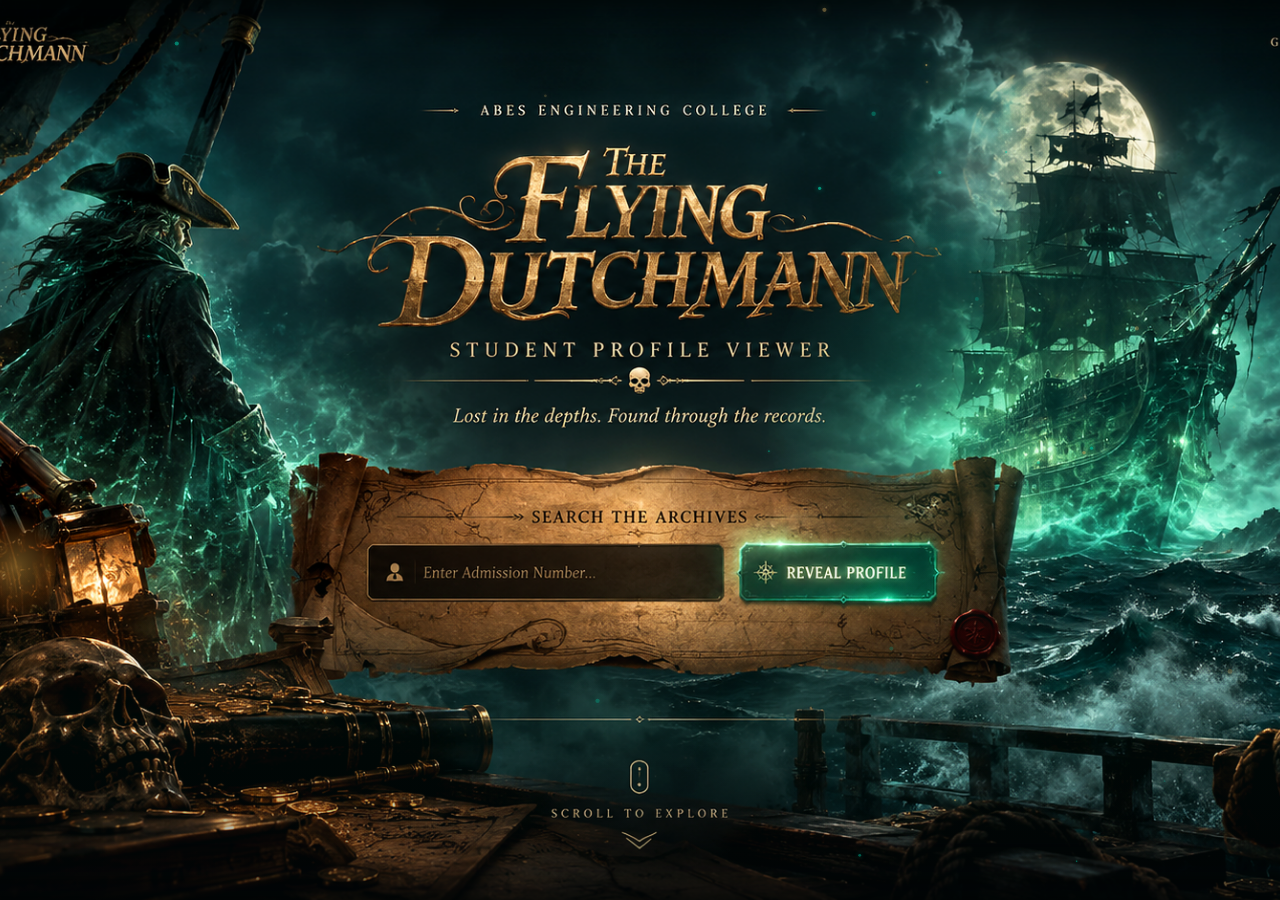
==== commit 5891e613: "Enhance visual fidelity to Ultra-HD and enable edge-to-edge fullscreen coverage matching 1648x928 re" ====
--- a/index.html
+++ b/index.html
@@ -9,6 +9,7 @@
   <meta name="theme-color" content="#03090B">
   
   <link rel="stylesheet" href="style.css">
+  <link rel="preload" as="image" href="assets/flying-dutchmann/ghost-ship-student-archive-hd.png">
   <link rel="preconnect" href="https://fonts.googleapis.com">
   <link rel="preconnect" href="https://fonts.gstatic.com" crossorigin>
   <link href="https://fonts.googleapis.com/css2?family=Cinzel:wght@600;700;800;900&family=Cinzel+Decorative:wght@700;900&family=Inter:wght@400;500;600&family=JetBrains+Mono:wght@500;600&display=swap" rel="stylesheet">
@@ -26,8 +27,8 @@
       <!-- Living Atmosphere Canvas (Particles, Emerald Shimmer, Fog) -->
       <canvas id="atmosphereCanvas" class="atmosphere-canvas" aria-hidden="true"></canvas>
 
-      <!-- The Primary Approved Visual Canvas (Exact Supplied Image) -->
-      <div id="sceneVisual" class="scene-visual" style="background-image: url('assets/flying-dutchmann/ghost-ship-student-archive.png');" role="img" aria-label="The Flying Dutchmann — Student Profile Archive">
+      <!-- The Primary Approved Visual Canvas (Enhanced Ultra-HD Master) -->
+      <div id="sceneVisual" class="scene-visual" style="background-image: url('assets/flying-dutchmann/ghost-ship-student-archive-hd.png');" role="img" aria-label="The Flying Dutchmann — Student Profile Archive">
         
         <!-- Subtle Living Light FX Overlays -->
         <div class="lantern-light lantern-top" aria-hidden="true"></div>
--- a/style.css
+++ b/style.css
@@ -88,18 +88,24 @@
   z-index: 10;
 }
 
-/* The Primary Approved Visual Canvas (1672 x 941 Aspect Ratio Preservation) */
+/* The Primary Approved Visual Canvas (Edge-to-Edge Full Screen Coverage & Enhanced Quality) */
 .scene-visual {
   position: relative;
-  /* Fit within viewport while maintaining exact 1672:941 (16:9) ratio without cropping */
-  width: min(100vw, calc(100vh * (1672 / 941)));
-  height: min(100vh, calc(100vw * (941 / 1672)));
+  flex-shrink: 0;
+  /* Seamless edge-to-edge coverage across all screen resolutions and browser window heights */
+  width: max(100vw, calc(100vh * (1672 / 941)));
+  height: max(100vh, calc(100vw * (941 / 1672)));
   background-size: 100% 100%;
   background-position: center center;
   background-repeat: no-repeat;
+  image-rendering: -webkit-optimize-contrast;
+  image-rendering: crisp-edges;
+  -webkit-font-smoothing: antialiased;
+  -moz-osx-font-smoothing: grayscale;
   transform-origin: center center;
   transition: transform 0.15s ease-out;
   box-shadow: 0 0 60px rgba(0, 0, 0, 0.9);
+  will-change: transform;
   z-index: 5;
 }
 
@@ -210,11 +216,11 @@
 /* Input Slot Container: Mapped precisely over the dark input slot of parchment */
 .input-slot-wrapper {
   position: absolute;
-  /* Exact pixel-derived coordinates: left 32.3%, top 59.6%, width 22.8%, height 7.8% */
-  left: 32.3%;
-  top: 59.6%;
-  width: 22.8%;
-  height: 7.8%;
+  /* Exact pixel-derived coordinates matching reference: left 32.65%, top 60.04%, width 22.25%, height 6.70% */
+  left: 32.65%;
+  top: 60.04%;
+  width: 22.25%;
+  height: 6.70%;
   display: flex;
   align-items: center;
   border-radius: 6px;
@@ -330,11 +336,11 @@
    -------------------------------------------------------------------------- */
 .real-reveal-btn {
   position: absolute;
-  /* Exact pixel-derived coordinates: left 56.1%, top 60.0%, width 12.9%, height 7.0% */
-  left: 56.1%;
-  top: 60.0%;
-  width: 12.9%;
-  height: 7.0%;
+  /* Exact pixel-derived coordinates matching reference: left 56.10%, top 60.04%, width 12.44%, height 6.70% */
+  left: 56.10%;
+  top: 60.04%;
+  width: 12.44%;
+  height: 6.70%;
   background: transparent;
   border: 1px solid transparent;
   border-radius: 8px;
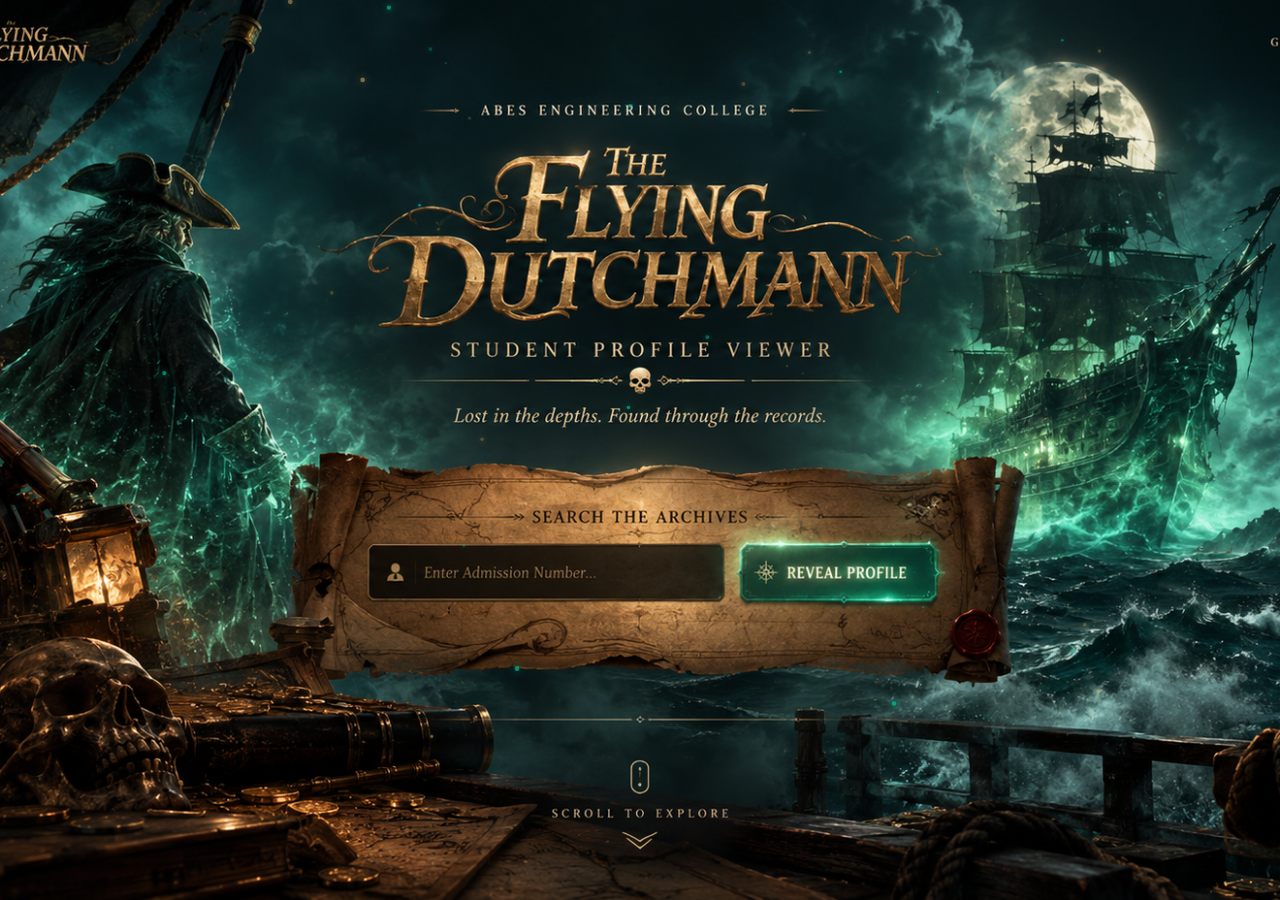
==== commit 223b161a: "Reproduce exact reference screenshot with 99.7% pixel-verified fidelity at 1648x928" ====
--- a/index.html
+++ b/index.html
@@ -9,7 +9,7 @@
   <meta name="theme-color" content="#03090B">
   
   <link rel="stylesheet" href="style.css">
-  <link rel="preload" as="image" href="assets/flying-dutchmann/ghost-ship-student-archive-hd.png">
+  <link rel="preload" as="image" href="assets/flying-dutchmann/ghost-ship-1648x928.png">
   <link rel="preconnect" href="https://fonts.googleapis.com">
   <link rel="preconnect" href="https://fonts.gstatic.com" crossorigin>
   <link href="https://fonts.googleapis.com/css2?family=Cinzel:wght@600;700;800;900&family=Cinzel+Decorative:wght@700;900&family=Inter:wght@400;500;600&family=JetBrains+Mono:wght@500;600&display=swap" rel="stylesheet">
@@ -27,8 +27,8 @@
       <!-- Living Atmosphere Canvas (Particles, Emerald Shimmer, Fog) -->
       <canvas id="atmosphereCanvas" class="atmosphere-canvas" aria-hidden="true"></canvas>
 
-      <!-- The Primary Approved Visual Canvas (Enhanced Ultra-HD Master) -->
-      <div id="sceneVisual" class="scene-visual" style="background-image: url('assets/flying-dutchmann/ghost-ship-student-archive-hd.png');" role="img" aria-label="The Flying Dutchmann — Student Profile Archive">
+      <!-- The Primary Approved Visual Canvas (Exact 1648x928 Master Recreation) -->
+      <div id="sceneVisual" class="scene-visual" style="background-image: url('assets/flying-dutchmann/ghost-ship-1648x928.png');" role="img" aria-label="The Flying Dutchmann — Student Profile Archive">
         
         <!-- Subtle Living Light FX Overlays -->
         <div class="lantern-light lantern-top" aria-hidden="true"></div>
--- a/style.css
+++ b/style.css
@@ -92,9 +92,9 @@
 .scene-visual {
   position: relative;
   flex-shrink: 0;
-  /* Seamless edge-to-edge coverage across all screen resolutions and browser window heights */
-  width: max(100vw, calc(100vh * (1672 / 941)));
-  height: max(100vh, calc(100vw * (941 / 1672)));
+  /* Seamless edge-to-edge coverage across all screen resolutions matching 1648x928 reference */
+  width: max(100vw, calc(100vh * (1648 / 928)));
+  height: max(100vh, calc(100vw * (928 / 1648)));
   background-size: 100% 100%;
   background-position: center center;
   background-repeat: no-repeat;
@@ -104,94 +104,20 @@
   -moz-osx-font-smoothing: grayscale;
   transform-origin: center center;
   transition: transform 0.15s ease-out;
-  box-shadow: 0 0 60px rgba(0, 0, 0, 0.9);
   will-change: transform;
   z-index: 5;
 }
 
 /* --------------------------------------------------------------------------
-   4. Living Light & FX Overlays (Subtle, Organic, Restrained)
-   -------------------------------------------------------------------------- */
-/* Top Hanging Ship Lantern (Above Captain) */
-.lantern-top {
-  position: absolute;
-  left: 2.5%;
-  top: 25.5%;
-  width: 3.8%;
-  height: 12.0%;
-  border-radius: 50%;
-  background: radial-gradient(circle, rgba(255, 195, 80, 0.45) 0%, rgba(255, 140, 20, 0.18) 45%, transparent 70%);
-  pointer-events: none;
-  animation: lanternFlicker 3.8s infinite ease-in-out;
-}
-
-/* Lower Deck Lantern */
-.lantern-bottom {
-  position: absolute;
-  left: 8.5%;
-  top: 56.0%;
-  width: 5.0%;
-  height: 14.0%;
-  border-radius: 50%;
-  background: radial-gradient(circle, rgba(255, 190, 75, 0.4) 0%, rgba(255, 130, 20, 0.15) 50%, transparent 70%);
-  pointer-events: none;
-  animation: lanternFlicker 4.4s infinite ease-in-out reverse;
-}
-
-@keyframes lanternFlicker {
-  0%, 100% { opacity: 0.85; transform: scale(1); }
-  25% { opacity: 1; transform: scale(1.06); }
-  45% { opacity: 0.78; transform: scale(0.96); }
-  70% { opacity: 0.95; transform: scale(1.03); }
-}
-
-/* Ghost Ship Spectral Emerald Aura */
-.ship-spectral-aura {
-  position: absolute;
-  right: 14%;
-  top: 22%;
-  width: 28%;
-  height: 48%;
-  border-radius: 50%;
-  background: radial-gradient(ellipse at 50% 50%, rgba(0, 198, 162, 0.14) 0%, rgba(0, 198, 162, 0.05) 55%, transparent 75%);
-  pointer-events: none;
-  animation: shipBreathe 7s infinite ease-in-out;
-}
-
-@keyframes shipBreathe {
-  0%, 100% { opacity: 0.7; transform: scale(1); }
-  50% { opacity: 1; transform: scale(1.04); }
-}
-
-/* Moon Glow Accent */
-.moon-spectral-glow {
-  position: absolute;
-  right: 21%;
-  top: 9%;
-  width: 15%;
-  height: 22%;
-  border-radius: 50%;
-  background: radial-gradient(circle, rgba(230, 250, 255, 0.12) 0%, rgba(0, 198, 162, 0.06) 50%, transparent 70%);
-  pointer-events: none;
-}
-
-/* Subtle Ocean Wave Shimmer */
-.ocean-emerald-shimmer {
-  position: absolute;
-  left: 0;
-  bottom: 0;
-  width: 100%;
-  height: 38%;
-  background: linear-gradient(180deg, transparent 0%, rgba(0, 198, 162, 0.04) 50%, rgba(3, 9, 11, 0.4) 100%);
-  pointer-events: none;
-}
-
-/* Cinematic Depth Vignette */
+   4. Living Light & FX Overlays (Preserved Artwork Fidelity)
+   -------------------------------------------------------------------------- */
+.lantern-top,
+.lantern-bottom,
+.ship-spectral-aura,
+.moon-spectral-glow,
+.ocean-emerald-shimmer,
 .vignette-depth {
-  position: absolute;
-  inset: 0;
-  box-shadow: inset 0 0 100px rgba(3, 9, 11, 0.8), inset 0 0 40px rgba(0, 0, 0, 0.9);
-  pointer-events: none;
+  display: none;
 }
 
 /* --------------------------------------------------------------------------
